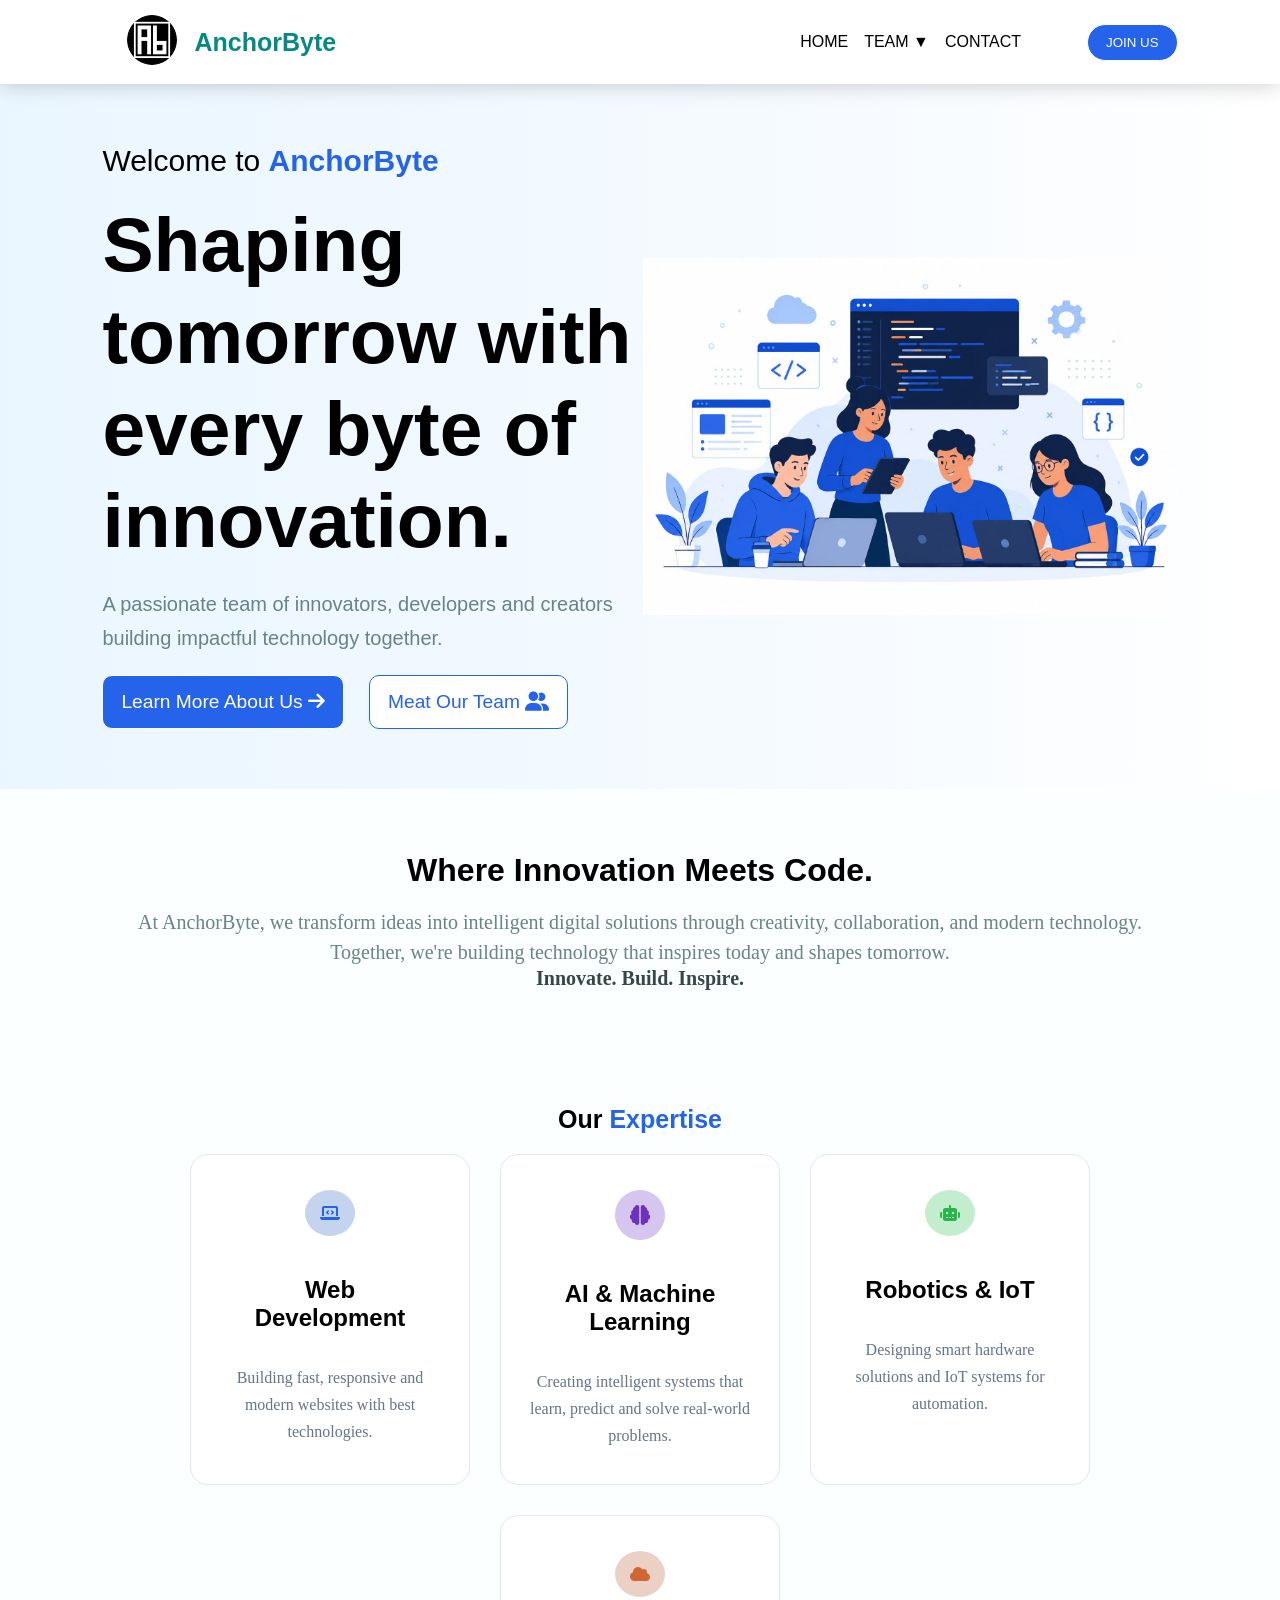
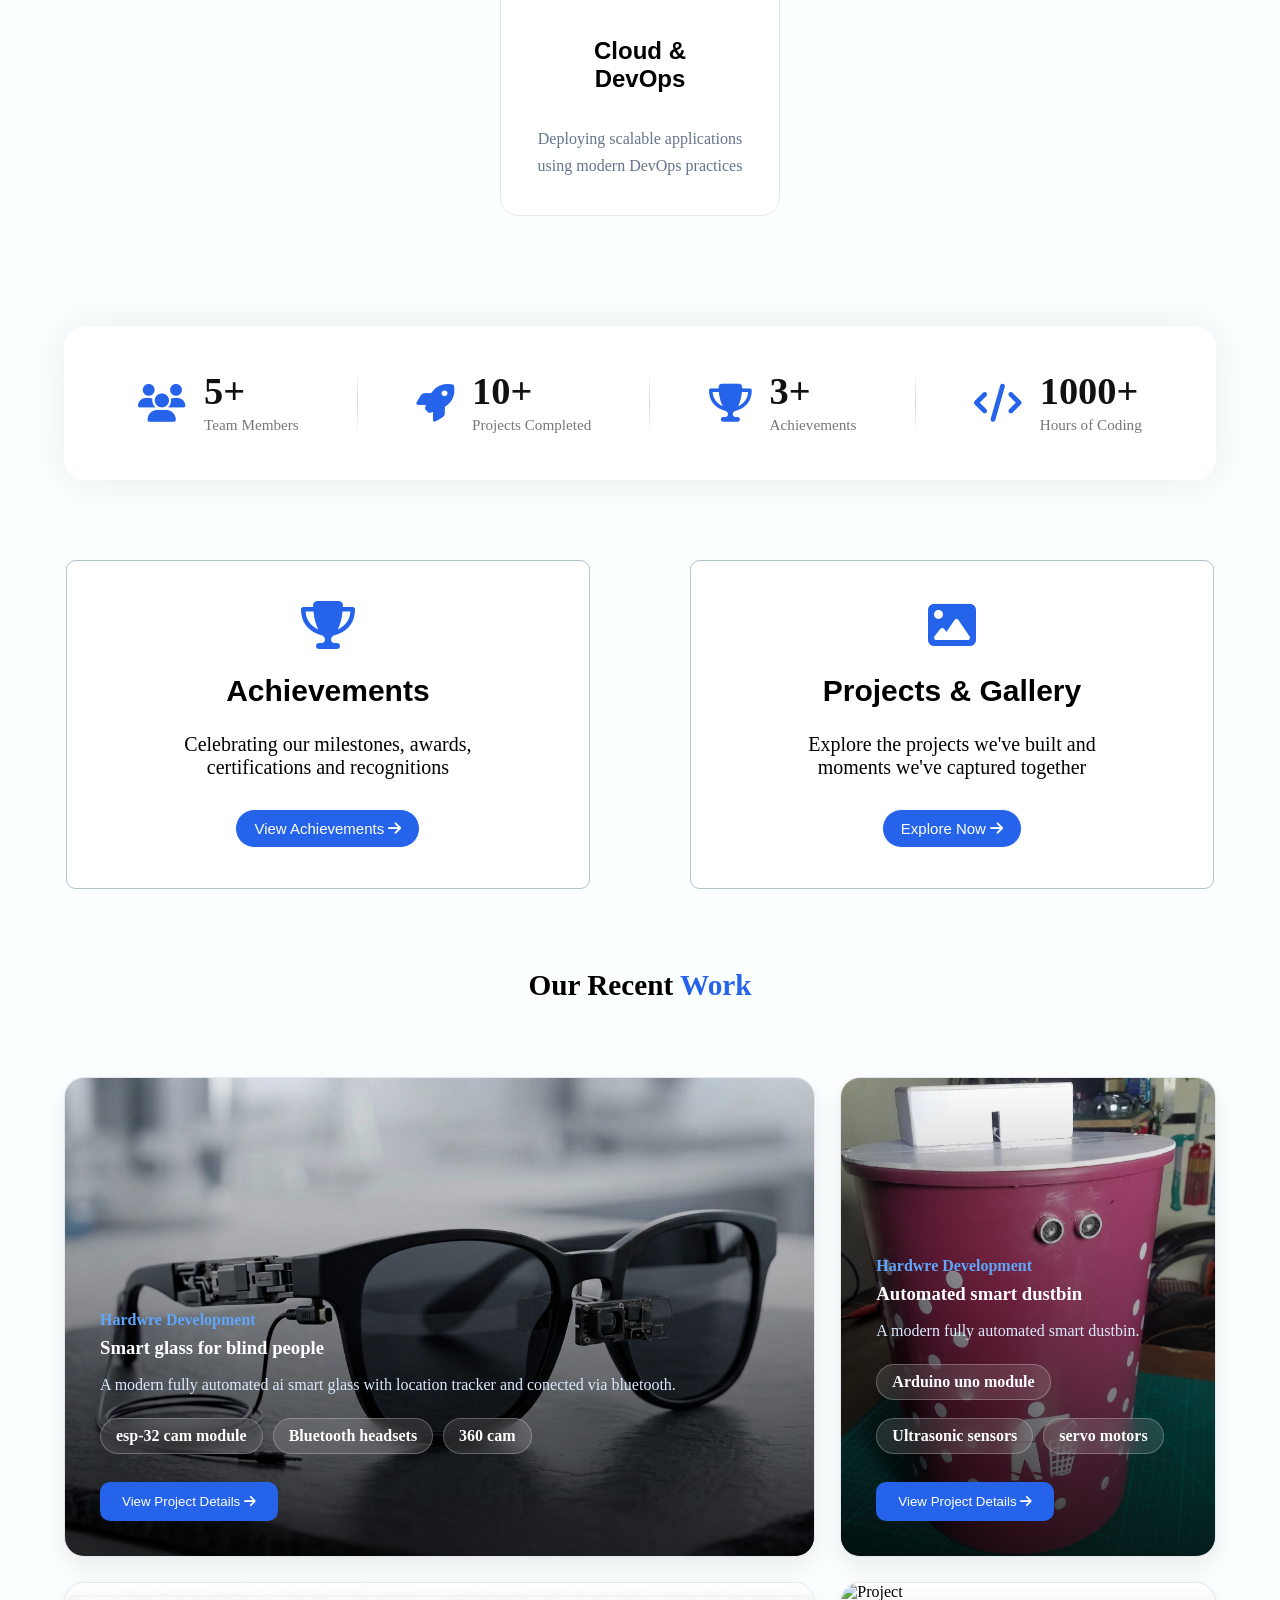
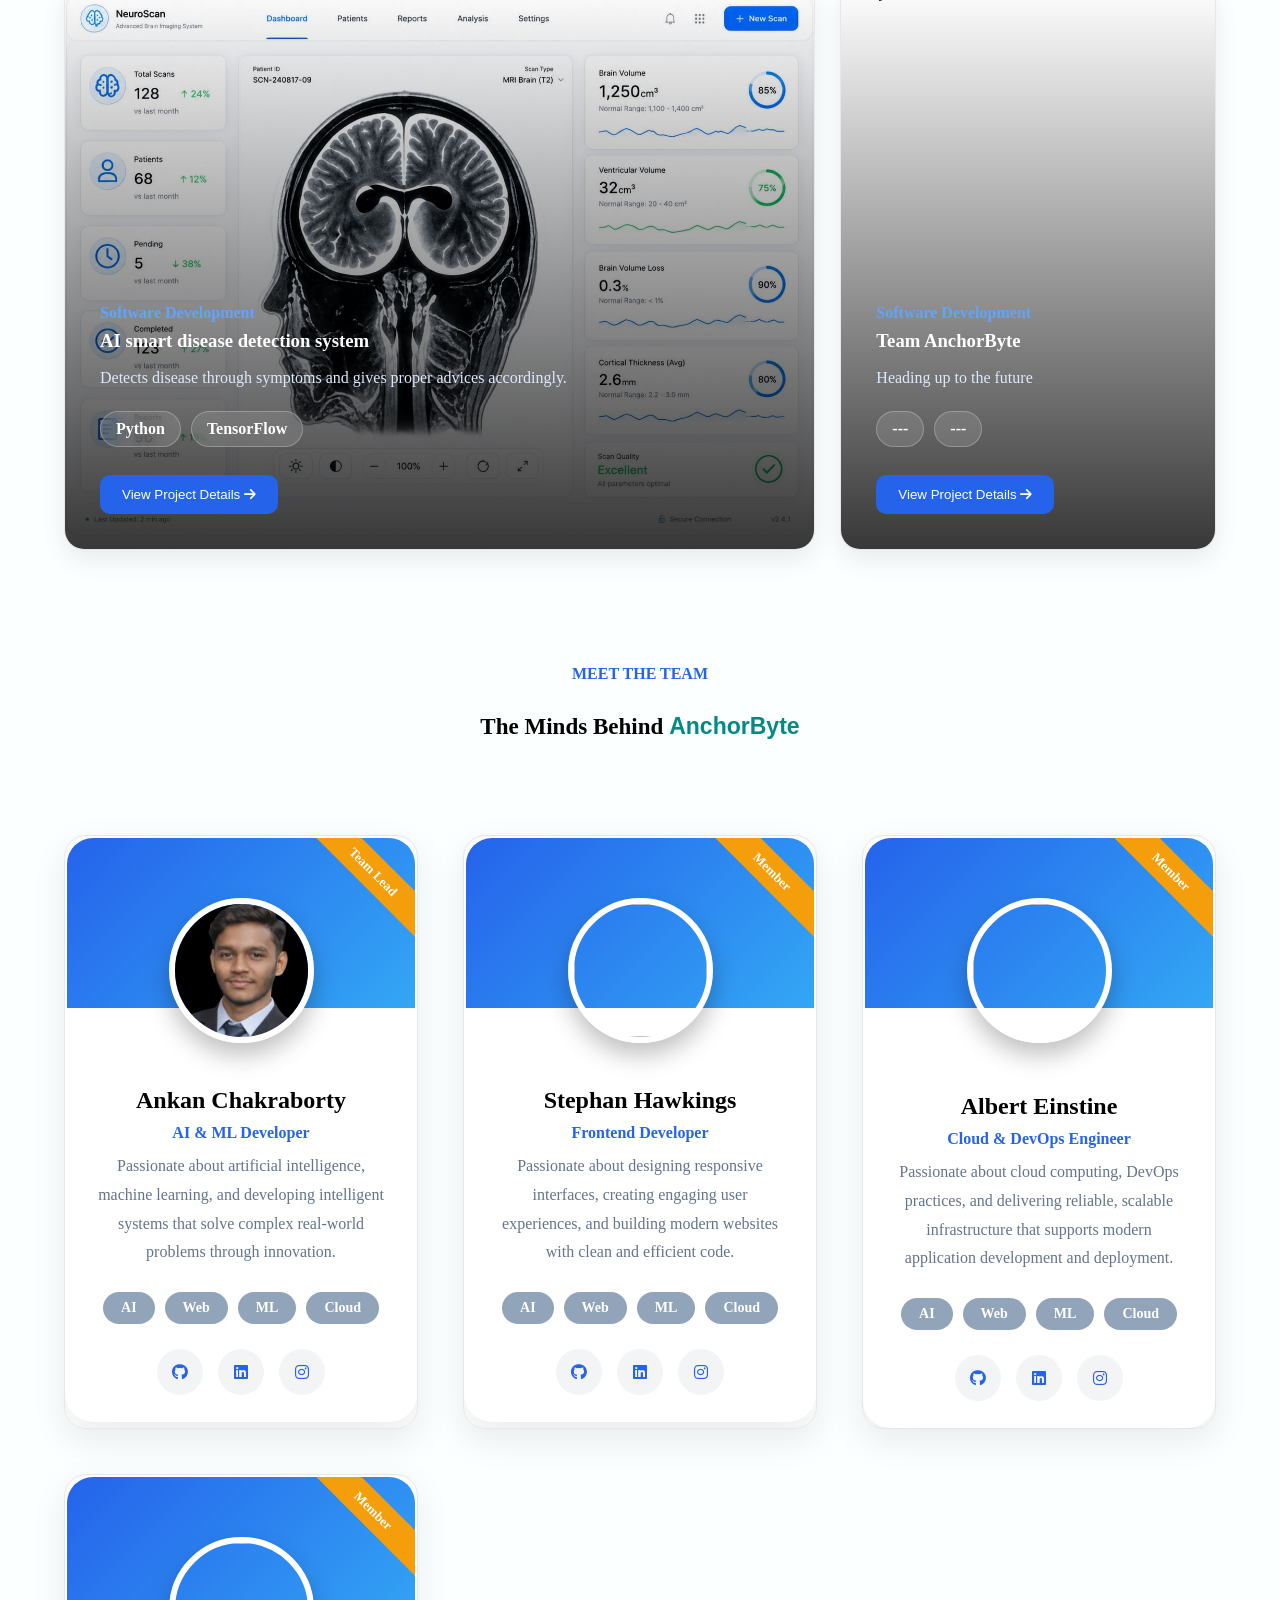
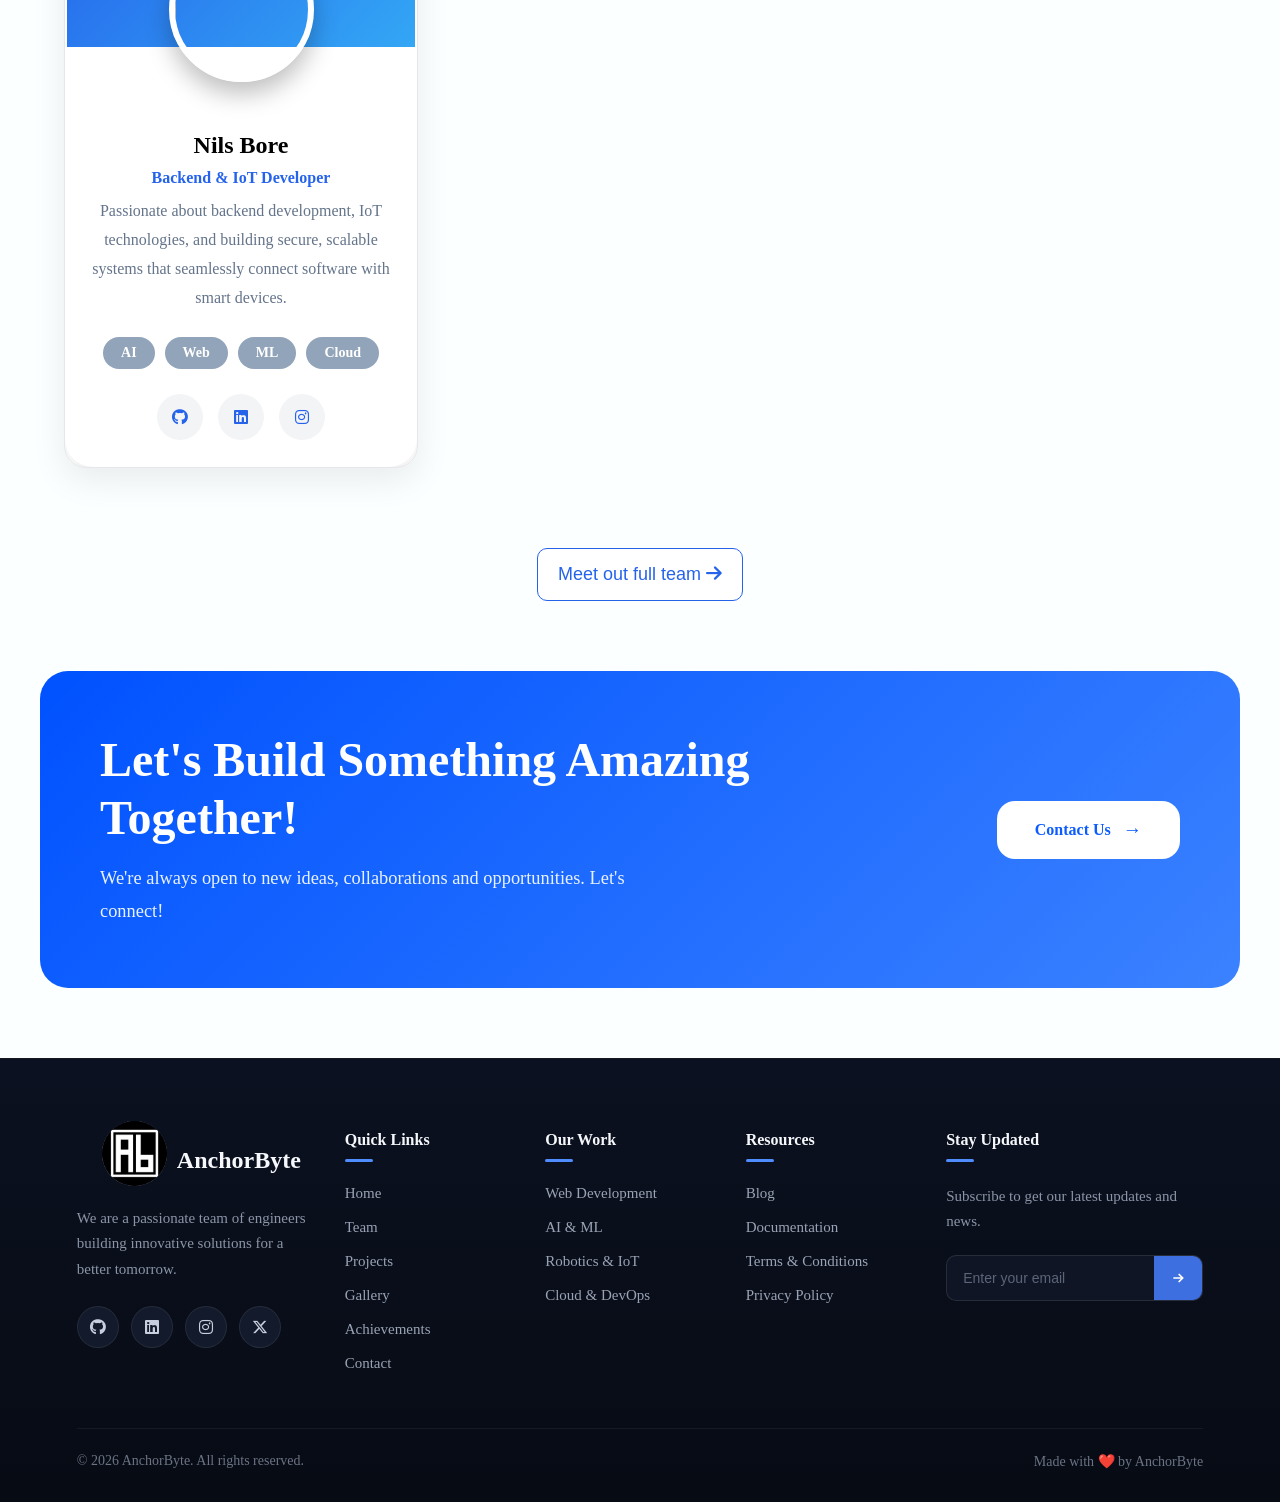
==== index.html @ 92ad198c "Footer section changed and new features added" ====
<!DOCTYPE html>
<html lang="en">

<head>
    <meta charset="UTF-8">
    <meta name="viewport" content="width=device-width, initial-scale=1.0">
    <title>Project-1(Home-page)</title>
    <link rel="stylesheet" href="index.css">
    <link rel="preconnect" href="https://fonts.googleapis.com">
    <link href="https://fonts.googleapis.com/css2?family=Poppins:wght@300;400;500;600;700&display=swap"
        rel="stylesheet">

    <link rel="stylesheet" href="https://cdnjs.cloudflare.com/ajax/libs/font-awesome/6.6.0/css/all.min.css">
    <link rel="stylesheet" href="https://cdnjs.cloudflare.com/ajax/libs/font-awesome/6.7.2/css/all.min.css">
</head>

<body>



    <header>

        <!-- Navbar -->

        <nav class="  navbar">
            <div class="brand">
                <a href="#">
                    <img src="AnchorByte_logo.png" alt="Logo" class="logo">
                </a>
                <h2>AnchorByte</h2>
            </div>


            <ul class="nav-links">
                <li><a href="#">HOME</a></li>
                <li class="dropdown">
                    <a href="#">TEAM ▼</a>
                    <ul class="dropdown-menu">
                        <li><a href="http://127.0.0.1:3000/about-us_page/about-us.html?vscode-livepreview=true">ABOUT
                                US</a></li>
                        <li><a href="#">PROJECTS</a></li>
                        <li><a href="#">ACHIEVEMENTS</a></li>
                        <li><a href="#">GALLERY</a></li>

                    </ul>
                </li>
                <li><a href="#">CONTACT</a></li>

                <li><a href="#"><button class="join-btn" onclick="alert('Currently unavailavle !')">JOIN US</button></a>
                </li>
            </ul>


            <div class="hamburger">

                <span></span>
                <span></span>
                <span></span>
            </div>

        </nav>


        <!-- Hero section -->

        <section class="hero">

            <div class="intro">
                <h3>Welcome to <strong>AnchorByte</strong> </h3>
                <h1>Shaping tomorrow with every byte of innovation.</h1>
                <p>
                    A passionate team of innovators, developers and creators
                    building impactful technology together.
                </p>

                <div class="dpbtns">
                    <button class="learn-more">Learn More About Us <i class="fa-solid fa-arrow-right"></i></button>
                    <button class="our-team">Meat Our Team <i class="fas fa-user-group"></i></button>
                </div>

            </div>
            <div class="bgimg">
                <img src="illustrated_img.jpeg" alt="">
            </div>

        </section>
    </header>

    <!-- Middle section -->
    <div class="abt-top">
        <h2>Where Innovation Meets Code.</h2>
        <p>At AnchorByte, we transform ideas into intelligent digital solutions through creativity, collaboration, and
            modern technology. </p>

        <p>Together, we're building technology that inspires today and shapes tomorrow.</p>

        <strong> Innovate. Build. Inspire.</strong>


    </div>

    <div class="expertise">

        <h2>Our <span>Expertise</span></h2>

        <div class="expertise-tiles">
            <div class="expertise-tile1">
                <i class="fas fa-laptop-code"
                    style="color: #2563eb; background:#c5d4ee; border-radius: 50%; padding: 15px;"></i>
                <h2>Web Development</h2>
                <p>Building fast, responsive and modern websites with best technologies.</p>
            </div>
            <div class="expertise-tile2">
                <i class="fa-solid fa-brain"
                    style="font-size: 20px; color: #6d31bb; background: #d6c5ee; border-radius: 50%; padding: 15px;"></i>
                <h2>AI & Machine Learning</h2>
                <p>Creating intelligent systems that learn, predict and solve real-world problems.</p>

            </div>
            <div class="expertise-tile3">
                <i class="fas fa-robot"
                    style="color: #29b44c; background: #c3eece; border-radius: 50%; padding: 15px;"></i>
                <h2>Robotics & IoT</h2>
                <p>Designing smart hardware solutions and IoT systems for automation.</p>
            </div>
            <div class="expertise-tile4">
                <i class="fa-solid fa-cloud"
                    style="color: #d16635; background:#ebd1c5 ; border-radius: 50%; padding: 15px;"></i>
                <h2>Cloud & DevOps</h2>
                <p>Deploying scalable applications using modern DevOps practices</p>
            </div>
        </div>

    </div>


    <!-- Stats Section -->
    <section class="stats">
        <div class="stat">
            <i class="fa-solid fa-users"></i>
            <div class="text">
                <h2>5+</h2>
                <p>Team Members</p>
            </div>
        </div>

        <div class="divider"></div>

        <div class="stat">
            <i class="fa-solid fa-rocket"></i>
            <div class="text">
                <h2>10+</h2>
                <p>Projects Completed</p>
            </div>
        </div>

        <div class="divider"></div>

        <div class="stat">
            <i class="fa-solid fa-trophy trophy"></i>
            <div class="text">
                <h2>3+</h2>
                <p>Achievements</p>
            </div>
        </div>

        <div class="divider"></div>

        <div class="stat">
            <i class="fa-solid fa-code"></i>
            <div class="text">
                <h2>1000+</h2>
                <p>Hours of Coding</p>
            </div>
        </div>
    </section>

    <!-- Tiles -->

    <div class="tiles">
        <div class="tile-1">
            <div class="tile-block-1">
                <i class="fa-solid fa-trophy" style="font-size: 48px; color: #2563eb; padding: 15px;"></i>
            </div>
            <div class="achievements">
                <h2>Achievements</h2>
                <p>Celebrating our milestones, awards, <br>certifications and recognitions</p>
                <button>View Achievements <i class="fa-solid fa-arrow-right"></i></button>
            </div>
        </div>
        <div class="tile-2">
            <div class="tile-block-2">
                <i class="fa-solid fa-image" style="font-size: 48px; color: #2563eb; padding: 15px;"></i>
            </div>
            <div class="gallery">
                <h2>Projects & Gallery</h2>
                <p>Explore the projects we've built and <br>moments we've captured together</p>
                <button>Explore Now <i class="fa-solid fa-arrow-right"></i></button>
            </div>
        </div>
    </div>




    <!-- Featured works -->

    <div class="recentwork-title">
        <h3>Our Recent <span>Work</span></h3>
    </div>

    <div class="feature-tiles">

        <div class="feature-card large">
            <img src="image_d2a0f645.png" alt="Project">
            <div class="overlay">
                <span>Hardwre Development</span>
                <h3>Smart glass for blind people</h3>
                <p>A modern fully automated ai smart glass with location tracker and conected via bluetooth.</p>

                <div class="tags">
                    <span>esp-32 cam module</span>
                    <span>Bluetooth headsets</span>
                    <span>360 cam</span>
                </div>

                <button>
                    View Project Details
                    <i class="fa-solid fa-arrow-right"></i>
                </button>
            </div>
        </div>

        <div class="feature-card large">
            <img src="smart-dustbin.jpg" alt="Project">
            <div class="overlay">
                <span>Hardwre Development</span>
                <h3>Automated smart dustbin</h3>
                <p>A modern fully automated smart dustbin.</p>

                <div class="tags">
                    <span>Arduino uno module</span>
                    <span>Ultrasonic sensors</span>
                    <span>servo motors</span>
                </div>

                <button>
                    View Project Details
                    <i class="fa-solid fa-arrow-right"></i>
                </button>
            </div>
        </div>

        <div class="feature-card large">
            <img src="AI _disease-detection-system.jpeg" alt="Project">
            <div class="overlay">
                <span>Software Development</span>
                <h3>AI smart disease detection system</h3>
                <p>Detects disease through symptoms and gives proper advices accordingly.</p>

                <div class="tags">
                    <span>Python</span>
                    <span>TensorFlow</span>
                </div>

                <button>
                    View Project Details
                    <i class="fa-solid fa-arrow-right"></i>
                </button>
            </div>
        </div>

        <div class="feature-card large">
            <img src="" alt="Project">
            <div class="overlay">
                <span>Software Development</span>
                <h3>Team AnchorByte</h3>
                <p>Heading up to the future</p>

                <div class="tags">
                    <span>---</span>
                    <span>---</span>
                </div>

                <button>
                    View Project Details
                    <i class="fa-solid fa-arrow-right"></i>
                </button>
            </div>
        </div>

    </div>


    <!-- Member section -->

    <div class="member-section">
        <h4>MEET THE TEAM</h4>
        <h2>The Minds Behind <span>AnchorByte</span></h2>

        <div class="member-tiles">
            <div class="member-tile1">



                <div class="member-card">

                    <div class="team-ribbon">
                        Team Lead
                    </div>

                    <div class="member-bg"></div>

                    <img src="ankan.jpeg" class="member-img">

                    <div class="member-content">

                        <h3>Ankan Chakraborty</h3>

                        <p class="role">
                            AI & ML Developer
                        </p>

                        <p class="member-desc">
                            Passionate about artificial intelligence, machine learning, and developing intelligent
                            systems that solve complex real-world problems through innovation.
                        </p>

                        <div class="skill-tags">
                            <span>AI</span>
                            <span>Web</span>
                            <span>ML</span>
                            <span>Cloud</span>
                        </div>

                        <div class="member-social">

                            <a href="https://github.com/devxAnkanOfcode/">
                                <i class="fab fa-github"></i>
                            </a>

                            <a href="https://www.linkedin.com/in/ankan-chakraborty-6081533aa/">
                                <i class="fab fa-linkedin"></i>
                            </a>

                            <a href="https://www.instagram.com/404_ankan.exe/">
                                <i class="fab fa-instagram"></i>
                            </a>

                        </div>

                    </div>

                </div>

            </div>
            <div class="member-tile2">
                <div class="member-card">

                    <div class="team-ribbon">
                        Member
                    </div>

                    <div class="member-bg"></div>

                    <img src=" " class="member-img">

                    <div class="member-content">

                        <h3>Stephan Hawkings</h3>

                        <p class="role">
                            Frontend Developer
                        </p>

                        <p class="member-desc">
                            Passionate about designing responsive interfaces, creating engaging user experiences, and
                            building modern websites with clean and efficient code.
                        </p>

                        <div class="skill-tags">
                            <span>AI</span>
                            <span>Web</span>
                            <span>ML</span>
                            <span>Cloud</span>
                        </div>

                        <div class="member-social">

                            <a href="#">
                                <i class="fab fa-github"></i>
                            </a>

                            <a href="#">
                                <i class="fab fa-linkedin"></i>
                            </a>

                            <a href="#">
                                <i class="fab fa-instagram"></i>
                            </a>

                        </div>

                    </div>

                </div>
            </div>
            <div class="member-tile3">
                <div class="member-card">

                    <div class="team-ribbon">
                        Member
                    </div>

                    <div class="member-bg"></div>

                    <img src="ankan.jpg" class="member-img">

                    <div class="member-content">

                        <h3>Albert Einstine</h3>

                        <p class="role">
                            Cloud & DevOps Engineer
                        </p>

                        <p class="member-desc">
                            Passionate about cloud computing, DevOps practices, and delivering reliable, scalable
                            infrastructure that supports modern application development and deployment.
                        </p>

                        <div class="skill-tags">
                            <span>AI</span>
                            <span>Web</span>
                            <span>ML</span>
                            <span>Cloud</span>
                        </div>

                        <div class="member-social">

                            <a href="#">
                                <i class="fab fa-github"></i>
                            </a>

                            <a href="#">
                                <i class="fab fa-linkedin"></i>
                            </a>

                            <a href="#">
                                <i class="fab fa-instagram"></i>
                            </a>

                        </div>

                    </div>

                </div>
            </div>
            <div class="member-tile4">
                <div class="member-card">

                    <div class="team-ribbon">
                        Member
                    </div>

                    <div class="member-bg"></div>

                    <img src="ankan.jpg" class="member-img">

                    <div class="member-content">

                        <h3>Nils Bore</h3>

                        <p class="role">
                            Backend & IoT Developer
                        </p>

                        <p class="member-desc">
                            Passionate about backend development, IoT technologies, and building secure, scalable
                            systems that seamlessly connect software with smart devices.
                        </p>

                        <div class="skill-tags">
                            <span>AI</span>
                            <span>Web</span>
                            <span>ML</span>
                            <span>Cloud</span>
                        </div>

                        <div class="member-social">

                            <a href="#">
                                <i class="fab fa-github"></i>
                            </a>

                            <a href="#">
                                <i class="fab fa-linkedin"></i>
                            </a>

                            <a href="#">
                                <i class="fab fa-instagram"></i>
                            </a>

                        </div>

                    </div>

                </div>
            </div>

        </div>


        <button class="full-team-btn">Meet out full team <i class="fa-solid fa-arrow-right"></i></button>


    </div>

    <section class="cta-section">

        <div class="cta-box">

            <div class="cta-content">
                <h2>Let's Build Something Amazing Together!</h2>

                <p>
                    We're always open to new ideas, collaborations
                    and opportunities. Let's connect!
                </p>
            </div>

            <a href="#" class="cta-btn">
                Contact Us
                <span>→</span>
            </a>

        </div>

    </section>



    <!-- FOOTER -->
    <footer class="footer">
        <div class="footer-grid">
            <div class="brand-col">
                <div class="logo"><img src="AnchorByte_logo.png" alt="AnchorByte Logo">AnchorByte</div>
                <p>We are a passionate team of engineers building innovative solutions for a better tomorrow.</p>
                  <div class="social-icons">

                    <a href="https://github.com/devxAnkanOfcode"><i class="fab fa-github"></i></a>

                    <a href="https://www.linkedin.com/in/ankan-chakraborty-6081533aa/"><i
                            class="fab fa-linkedin"></i></a>

                    <a href="#"><i class="fab fa-instagram"></i></a>

                    <a href="#"><i class="fab fa-x-twitter"></i></a>

                </div>
            </div>

            <div class="col">
                <h4>Quick Links</h4>
                <div class="underline"></div>
                <ul>
                    <li><a href="#">Home</a></li>
                    <li><a href="#">Team</a></li>
                    <li><a href="#">Projects</a></li>
                    <li><a href="#">Gallery</a></li>
                    <li><a href="#">Achievements</a></li>
                    <li><a href="#">Contact</a></li>
                </ul>
            </div>

            <div class="col">
                <h4>Our Work</h4>
                <div class="underline"></div>
                <ul>
                    <li><a href="#">Web Development</a></li>
                    <li><a href="#">AI & ML</a></li>
                    <li><a href="#">Robotics & IoT</a></li>
                    <li><a href="#">Cloud & DevOps</a></li>
                </ul>
            </div>

            <div class="col">
                <h4>Resources</h4>
                <div class="underline"></div>
                <ul>
                    <li><a href="#">Blog</a></li>
                    <li><a href="#">Documentation</a></li>
                    <li><a href="#">Terms & Conditions</a></li>
                    <li><a href="#">Privacy Policy</a></li>
                </ul>
            </div>

            <div class="col newsletter">
                <h4>Stay Updated</h4>
                <div class="underline"></div>
                <p>Subscribe to get our latest updates and news.</p>
                <div class="subscribe-box">
                    <input type="email" placeholder="Enter your email">
                    <button aria-label="Subscribe">
                        <svg width="16" height="16" viewBox="0 0 24 24" fill="none" stroke="currentColor"
                            stroke-width="2.5">
                            <path d="M5 12h14M13 6l6 6-6 6" />
                        </svg>
                    </button>
                </div>
            </div>
        </div>

        <div class="footer-bottom">
            <span>© 2026 AnchorByte. All rights reserved.</span>
            <span>Made with <span class="heart">❤️</span> by AnchorByte</span>
        </div>
    </footer>









    <!-- Footer -->
    <!-- <footer class="footer">

        <div class="footer-container"> -->

    <!-- Brand -->
    <!-- <div class="footer-brand">
                <img src="AnchorByte_logo.png" alt="AnchorByte Logo">
                <h2>AnchorByte</h2>

                <p>
                    Building innovative solutions through technology,
                    teamwork and creativity.
                </p> -->
    <!-- </div> -->

    <!-- Quick Links -->
    <!-- <div class="footer-links">
                <h3>Quick Links</h3>

                <a href="#">Home</a>
                <a href="http://127.0.0.1:3000/about-us_page/about-us.html?vscode-livepreview=true">About Us</a>
                <a href="#">Projects</a>
                <a href="#">Gallery</a>
                <a href="#">Contact</a>
            </div> -->

    <!-- Connect -->
    <!-- <div class="footer-social">
                <h3>Connect</h3>

                <div class="social-icons">

                    <a href="https://github.com/devxAnkanOfcode"><i class="fab fa-github"></i></a>

                    <a href="https://www.linkedin.com/in/ankan-chakraborty-6081533aa/"><i
                            class="fab fa-linkedin"></i></a>

                    <a href="#"><i class="fab fa-instagram"></i></a>

                    <a href="#"><i class="fab fa-x-twitter"></i></a>

                </div>
            </div>

        </div>

        <hr>

        <div class="copyright">
            © 2026 AnchorByte. All Rights Reserved.
            <br>
            Designed & Developed by <strong>AnchorByte Team</strong> ❤️
        </div>

    </footer> -->



</body>

</html>
---- index.css ----
* {
    margin: 0;
    padding: 0;
    box-sizing: border-box;

}

body {
    overflow-x: hidden;
    margin: 0;
    padding: 0;
    box-sizing: border-box;
    background: #fbffff;


    /* background: linear-gradient(135deg, #0F172A, #1E293B); */
    body::before {
        content: "";
        position: fixed;
        inset: 0;
        background-image: radial-gradient(#9ec5fe 1.2px, transparent 1.2px);
        background-size: 35px 35px;
        opacity: .18;
        z-index: -2;

    }
}

h1 {
    margin: 0;
}

/* Navbar */
.navbar {
    background: #FFFFFF;
    padding: 10px 8%;
    position: sticky;
    top: 0;
    display: flex;
    justify-content: space-between;
    align-items: center;
    box-shadow: 0 1px 20px rgba(0, 0, 0, 0.2);
    z-index: 1000;
}

.logo {
    height: 50px;
    margin: 5px;
    margin-left: 25px;
    border-radius: 50%;
}


.brand {
    display: flex;
    align-items: center;
    gap: 12px;
}

.brand h2 {
    font-family: 'Franklin Gothic Medium', 'Arial Narrow', Arial, sans-serif;
    color: rgb(5, 138, 131);
    font-size: 25px;

}


.nav-links {
    display: flex;
    gap: 1rem;
    align-items: center;
    list-style: none;
    font-family: Verdana, Geneva, Tahoma, sans-serif;
}


.nav-links li a {
    text-decoration: none;
    color: black;
    font-weight: 300;
    transition: .3s;
}

.nav-links a:hover {
    color: #2563eb;
}

/* Dropdown */
.dropdown {
    position: relative;
}

.dropdown-menu {
    position: absolute;
    top: 100%;
    left: 0%;
    background: white;
    list-style: none;
    display: none;
    box-shadow: 0 5px 15px rgba(0, 0, 0, 0.50);
    border-radius: 10px;
    overflow: hidden;
}

.dropdown-menu li a {
    display: block;
    padding: 15px;
    color: black;
    text-decoration: none;
}

.dropdown-menu li a:hover {
    background: #1f9aaf;
    color: white;
}

.dropdown:hover .dropdown-menu {
    display: block;
}

.join-btn {
    border: none;
    background: #2563eb;
    color: white;
    padding: 10px 18px;
    margin-left: 50px;
    border-radius: 50px;
    cursor: pointer;
    text-decoration: none;
    border: solid;
    border-width: 1px;
    transition: 0.3s;
}

.join-btn:hover {
    background: white;
    color: #000;
    transform: translateY(-2px);
}

/* Hamburger */
.hamburger {
    display: none;
    flex-direction: column;
    gap: 5px;
    cursor: pointer;
}

.hamburger span {
    width: 20px;
    height: 3px;
    background: #000;
    transition: 0.3s;

}


/* Hero */
.hero {
    display: flex;
    justify-content: space-between;
    align-items: center;
    padding: 60px 8%;
    gap: 5px;
    margin-bottom: 30px;
    background: linear-gradient(to left,
            #ffffff 0%,
            #f5faff 40%,
            #eaf6ff 100%);

}

.intro {
    flex: 1;
    font-family: sans-serif;
}

.intro h3 {
    /* font-size: clamp(1rem, 3vw, 3rem); */
    font-size: 30px;
    margin-bottom: 20px;
    font-weight: 500;
}

.intro h3 strong {
    color: #2563eb;
    font-weight: 700;
}

.intro h1 {
    font-size: clamp(2rem, 6vw, 5rem);
    font-weight: 700;
    line-height: 1.2;
    margin-bottom: 20px;
}

.intro p {
    font-size: 20px;
    line-height: 1.7;
    color: #6a8385;
    margin-bottom: 20px;
}

.bgimg {
    flex: 1;
    display: flex;
    justify-content: center;
}

.bgimg img {
    max-width: 800px;
    width: 100%;
    height: auto;
}

/* Dpbtns */

.dpbtns {
    display: flex;
    gap: 25px;
    align-items: center;
}

.learn-more {
    border: none;
    background: #2563eb;
    color: #FFFFFF;
    padding: 15px 18px;
    border-radius: 10px;
    cursor: pointer;
    text-decoration: none;
    border: solid;
    border-width: 1px;
    font-size: clamp(1rem, 1.5vw, 1.5rem);
    font-family: Verdana, Geneva, Tahoma, sans-serif;
    transition: 0.3s;
}

.learn-more:hover {
    background: #FFFFFF;
    color: #000
}

.our-team {
    border: none;
    background: #FFFFFF;
    color: #2563eb;
    padding: 15px 18px;
    border-radius: 10px;
    cursor: pointer;
    text-decoration: none;
    border: solid;
    border-width: 1px;
    font-family: Verdana, Geneva, Tahoma, sans-serif;
    font-size: clamp(1rem, 1.5vw, 1.5rem);
    transition: 0.3s;
}

.our-team:hover {
    color: #000;

}



/* Small dispaly */

@media(max-width:768px) {

    .navbar {
        padding: 15px 20px;
    }

    .logo {
        height: 40px;
        margin-left: 5px;
    }

    .nav-links {
        display: none;
    }

    .hamburger {
        display: flex;
    }


    .hero {
        text-align: center;
        flex-direction: column;
        padding: 40px 20px;
    }

    .intro {
        order: 1;
    }

    .bgimg {
        order: 2;
        margin-top: 30px;
    }

    .bgimg img {
        width: 90%;
        max-width: 400px;
    }

    .intro h3 {
        font-size: 22px;
    }

    .intro p {
        font-size: 20px;
    }

    .dpbtns {
        justify-content: center;
    }



}



/* Middle section */
.abt-top {

    font-family: Cambria, Cochin, Georgia, Times, 'Times New Roman', serif;
    padding: 15px 8%;
    display: flex;
    flex-direction: column;
    justify-content: center;
    align-items: center;

}

.abt-top h2 {
    padding: 18px 8%;
    font-family: 'Franklin Gothic Medium', 'Arial Narrow', Arial, sans-serif;
    font-size: clamp(2rem, 2.5vw, 2.5rem);
    text-align: center;
}

.abt-top p {

    font-size: 20px;
    line-height: 1.5;
    color: #6a8385;
    margin: 0px 2vw;
    text-align: center;
}

.abt-top strong {
    font-size: 20px;
    color: #374647;
    text-align: center;
}

/* Expertise section */

.expertise {
    padding: 80px 8%;
    text-align: center;
}

.expertise h2 {
    font-family: 'Franklin Gothic Medium', 'Arial Narrow', Arial, sans-serif;
    padding: 20px;
    font-size: 25px;
}

.expertise h2 span {
    color: #2563EB;
}


.expertise-tiles {
    max-width: 1200px;
    margin: auto;
    display: flex;
    flex-wrap: wrap;
    justify-content: center;
    gap: 30px;
}

.expertise-tiles>div {
    flex: 1 1 260px;
    max-width: 280px;
    padding: 35px 25px;
    background: #fff;
    border: 1px solid #e5e7eb;
    border-radius: 18px;
    transition: .3s;
}

.expertise-tiles>div:hover {
    transform: translateY(-5px);
    box-shadow: 0 25px 60px rgba(37, 99, 235, .12);
}

.expertise-tiles h2 {
    font-family: 'Franklin Gothic Medium', 'Arial Narrow', Arial, sans-serif;
    margin: 20px 0 12px;
    font-size: 24px;
}

.expertise-tiles p {
    color: #64748b;
    line-height: 1.7;
}

@media(max-width:768px) {

    .expertise {
        padding: 50px 20px;
    }

    .expertise-tiles {
        gap: 20px;
    }

    .expertise-tiles>div {
        max-width: 100%;
    }
}

/* stats section */

.stats {
    width: 90%;
    max-width: 1250px;
    margin: 30px auto;
    padding: 30px 15px;

    display: flex;
    justify-content: space-evenly;
    align-items: center;
    flex-wrap: wrap;

    background: rgba(255, 255, 255, .85);
    backdrop-filter: blur(18px);

    border-radius: 22px;
    border: 1px solid rgba(255, 255, 255, .6);

    box-shadow:
        0 1px 45px rgba(0, 0, 0, .08),
        inset 0 1px 0 rgba(255, 255, 255, .8);

    transition: .4s;
}

.stats:hover {
    transform: translateY(-6px);
    box-shadow: 0 25px 60px rgba(37, 99, 235, .12);
}

.stat {
    display: flex;
    align-items: center;
    gap: 18px;
    padding: 15px 30px;
    transition: .35s;
}

.stat:hover {
    transform: translateY(-8px) scale(1.04);
}

.stat i {
    font-size: 38px;
    color: #2563eb;
    transition: .35s;
}

.trophy {
    color: #f59e0b;
}

.stat:hover i {
    transform: rotate(-10deg) scale(1.15);
}

.stat h2 {
    font-size: 2.4rem;
    font-weight: 700;
    color: #111;
    margin: 0;
    line-height: 1;
}

.stat p {
    margin-top: 6px;
    color: #777;
    font-size: .95rem;
}

.divider {
    width: 1px;
    height: 65px;
    background: linear-gradient(to bottom, transparent, #d6d6d6, transparent);
}

/* Tablet */
@media(max-width:900px) {

    .stats {
        gap: 20px;
    }

    .divider {
        display: none;
    }

    .stat {
        width: 45%;
        justify-content: center;
    }

}

/* Mobile */

@media(max-width:600px) {

    .stats {
        padding: 20px;
    }

    .stat {
        width: 100%;
        justify-content: flex-start;
        border-bottom: 1px solid #eee;
    }

    .stat:last-child {
        border: none;
    }

    .stat h2 {
        font-size: 2rem;
    }

    .stat i {
        font-size: 32px;
    }

}


/* Tiles */

.tiles {
    width: 100%;
    height: auto;
    display: flex;
    flex-direction: row;
    flex-wrap: wrap;
    /* gap: 10px; */
    justify-content: center;

}

.tile-1,
.tile-2 {
    /* display: flex;
    flex-direction: column; */
    margin: clamp(20px, 5vw, 50px);
    padding: 25px 8%;
    height: auto;
    border: solid;
    border-width: 1px;
    border-radius: 10px;
    border-color: rgb(176, 196, 202);
    background-color: white;
    text-align: center;
    align-items: center;

    transition: 0.3s;


}

.tile-1:hover,
.tile-2:hover {
    transform: translateY(-3px);
    box-shadow: 0 25px 60px rgba(37, 99, 235, .12);
}

.achievements h2,
.gallery h2 {
    font-family: 'Franklin Gothic Medium', 'Arial Narrow', Arial, sans-serif;
    font-size: 30px;
    padding: 10px;
}

.achievements p,
.gallery p {
    font-size: 20px;
    padding: 15px;
}

.achievements button {
    font-size: 15px;
    border: none;
    background: #2563eb;
    color: white;
    padding: 10px 18px;
    margin: 15px;
    border-radius: 50px;
    cursor: pointer;
    text-decoration: none;
    border: solid;
    border-width: 1px;
    transition: 0.3s;
}

.gallery button {
    font-size: 15px;
    border: none;
    background: #2563eb;
    color: white;
    padding: 10px 18px;
    margin: 15px;
    border-radius: 50px;
    cursor: pointer;
    text-decoration: none;
    border: solid;
    border-width: 1px;
    transition: 0.3s;
}

.achievements button:hover,
.gallery button:hover {
    transform: scale(1.1);
}



/* Featured works */

.recentwork-title {
    padding: 15px 5%;
    margin: 15px auto;
    margin-top: 50px auto;
    text-align: center;
    align-items: center;
    font-size: 25px;
}

.recentwork-title span {
    color: #2563eb;
}

.feature-tiles {
    width: 90%;
    max-width: 1300px;
    margin: 60px auto;
    margin-bottom: 100px;
    display: grid;
    grid-template-columns: 2fr 1fr;
    gap: 25px;
}

.feature-card {
    background: #fff;
    border-radius: 20px;
    overflow: hidden;
    border: 1px solid #e5e7eb;
    transition: .35s ease;
    box-shadow: 0 10px 25px rgba(2, 2, 2, 0.08);
}

.feature-card:hover {
    transform: translateY(-8px);
    box-shadow: 0 20px 45px rgba(37, 99, 235, .18);
}

.large {
    position: relative;
    min-height: 480px;
}

.large img {
    width: 100%;
    height: 100%;
    object-fit: cover;
    transition: .5s;
}

.large:hover img {
    transform: scale(1.05);
}

.overlay {
    position: absolute;
    inset: 0;

    display: flex;
    flex-direction: column;
    justify-content: flex-end;

    padding: 35px;
    color: white;

    background: linear-gradient(transparent,
            rgba(0, 0, 0, .78));
}

.overlay span {
    color: #60a5fa;
    font-weight: 600;
    margin-bottom: 8px;
}

.overlay h3 {
    font-size: clamp(2rem 3vw+1 3rem);
    margin-bottom: 12px;
}

.overlay p {
    color: #dbeafe;
    line-height: 1.7;
}

.tags {
    display: flex;
    gap: 10px;
    flex-wrap: wrap;
    margin: 20px 0;
}

.tags span {
    padding: 8px 15px;
    background: rgba(255, 255, 255, .12);
    border: 1px solid rgba(255, 255, 255, .25);
    border-radius: 50px;
    backdrop-filter: blur(10px);
    color: white;
}

.overlay button {
    width: max-content;
    padding: 12px 22px;
    border: none;
    border-radius: 10px;
    background: #2563eb;
    color: white;
    cursor: pointer;
    transition: .3s;
}

.overlay button:hover {
    background: white;
    color: #2563eb;
}

.small {
    padding: 35px;
    display: flex;
    flex-direction: column;
    justify-content: center;
    gap: 15px;
}

.small h3 {
    font-size: 1.5rem;
}

.small p {
    color: #64748b;
    line-height: 1.6;
}

@media(max-width:900px) {

    .feature-tiles {
        grid-template-columns: 1fr;
    }

    .large {
        min-height: 350px;
    }

}

/* <============Member section=========>*/

.member-section {
    width: 90% auto;
    text-align: center;
}

.member-section h4 {
    padding: 15px;
    color: #2563eb;
}

.member-section h2 {
    padding: 15px;
    font-size: clamp(1rem, 1.8vw, 3rem);
}

.member-section h2 span {
    color: rgb(5, 138, 131);
    font-family: 'Franklin Gothic Medium', 'Arial Narrow', Arial, sans-serif;
}


/* MEMBER TILES */


.member-tiles {
    width: 90%;
    max-width: 1300px;
    margin: 60px auto;

    display: grid;
    grid-template-columns: repeat(auto-fit, minmax(250px, 1fr));
    gap: 30px;
}

.member-tiles>div {
    background: rgba(255, 255, 255, .95);
    border: 1px solid #e5e7eb;
    border-radius: 22px;
    overflow: hidden;
    transition: .35s ease;
    cursor: pointer;
    box-shadow: 0 12px 35px rgba(0, 0, 0, .08);
}

.member-tiles>div:hover {
    transform: translateY(-10px);
    box-shadow: 0 25px 60px rgba(37, 99, 235, .18);
}

.member-img {
    width: 100%;
    height: 280px;
    object-fit: cover;
}

.member-info {
    padding: 22px;
}

.member-info h3 {
    font-size: 22px;
    margin-bottom: 8px;
}

.member-role {
    color: #2563eb;
    font-weight: 600;
    margin-bottom: 12px;
}

.member-info p {
    color: #64748b;
    line-height: 1.7;
    margin-bottom: 20px;
}

.member-social {
    display: flex;
    gap: 12px;
}

.member-social a {
    width: 42px;
    height: 42px;
    border-radius: 50%;
    display: flex;
    justify-content: center;
    align-items: center;
    text-decoration: none;
    background: #f1f5f9;
    color: #2563eb;
    transition: .3s;
}

.member-social a:hover {
    background: #2563eb;
    color: #fff;
    transform: translateY(-4px);
}


/* MEMBER GRID */

.member-tiles {

    width: 90%;
    max-width: 1300px;
    margin: 80px auto;
    display: grid;
    grid-template-columns:
        repeat(auto-fit, minmax(280px, 1fr));
    gap: 45px;

}


/* Card */

.member-card {

    position: relative;
    background: #fff;
    border-radius: 28px;
    overflow: hidden;
    padding-top: 80px;
    text-align: center;
    transition: .45s;
    border: 2px solid transparent;
    box-shadow:
        0 15px 40px rgba(0, 0, 0, .08);

    animation: floatCard 5s ease-in-out infinite;

}


/* Blue glowing hover */

.member-card:hover {

    transform:
        translateY(-12px);
    border-color: #2563eb;
    box-shadow:

        0 0 20px rgba(37, 99, 235, .35),

        0 0 40px rgba(37, 99, 235, .18),

        0 25px 55px rgba(37, 99, 235, .18);

}


/* Animated background */

.member-bg {

    position: absolute;
    top: 0;
    left: 0;
    width: 100%;
    height: 170px;
    background: linear-gradient(135deg,
            #2563eb,
            #38bdf8,
            #14b8a6,
            #2563eb);

    background-size: 400% 400%;
    animation: gradientBG 8s ease infinite;

}


/* Circular image */

.member-img {

    width: 145px;
    height: 145px;
    object-fit: cover;
    border-radius: 50%;
    border: 6px solid white;
    position: relative;
    z-index: 10;
    margin: auto;
    margin-top: -20px;
    box-shadow:
        0 12px 25px rgba(0, 0, 0, .25);

}


/* Content */

.member-content {

    padding: 25px;

}

.member-content h3 {

    font-size: 24px;
    margin-top: 15px;

}

.role {

    color: #2563eb;
    font-weight: 600;
    margin: 10px 0;

}

.member-desc {

    color: #64748b;
    line-height: 1.8;

}


/* Skill badges */

.skill-tags {

    display: flex;
    justify-content: center;
    flex-wrap: wrap;
    gap: 10px;
    margin: 25px 0;

}

.skill-tags span {

    background: #92a4b9;
    color: white;
    padding: 8px 18px;
    border-radius: 50px;
    font-size: 14px;
    font-weight: 600;
    transition: .3s;

}




/* Ribbon */

.team-ribbon {

    position: absolute;
    top: 18px;
    right: -38px;
    width: 160px;
    text-align: center;
    background: #f59e0b;
    color: white;
    padding: 8px;
    transform: rotate(45deg);
    font-size: 13px;
    font-weight: 600;
    z-index: 100;

}


/* Social */

.member-social {

    display: flex;
    justify-content: center;
    gap: 15px;
    margin-top: 25px;

}

.member-social a {

    width: 46px;
    height: 46px;
    border-radius: 50%;
    display: flex;
    justify-content: center;
    align-items: center;
    background: #f3f4f6;
    color: #2563eb;
    transition: .3s;
    text-decoration: none;

}

.member-social a:hover {

    background: #2563eb;
    color: white;

    transform: translateY(-6px);

}



/* Floating Animation */


@keyframes floatCard {

    0% {

        transform: translateY(0);

    }

    50% {

        transform: translateY(-10px);

    }

    100% {

        transform: translateY(0);

    }

}



/* Gradient Animation */


@keyframes gradientBG {

    0% {

        background-position: 0% 50%;

    }

    50% {

        background-position: 100% 50%;

    }

    100% {

        background-position: 0% 50%;

    }

}

.full-team-btn {
    padding: 15px 20px;
    font-size: 18px;
    border: solid;
    border-width: 1px;
    border-radius: 10px;
    background: white;
    color: #2563eb;
    transition: transform .3s ease;

}

.full-team-btn:hover {
    transform: scale(1.02);
    box-shadow: 0 25px 60px rgba(37, 99, 235, .18);
}


/* CTA SECTION  */

.cta-section {
    width: 100%;
    padding: 70px 20px;
    display: flex;
    justify-content: center;
}

.cta-box {

    width: min(1200px, 100%);

    background: linear-gradient(135deg, #0052ff, #3b82ff);

    border-radius: 28px;

    padding: clamp(25px, 5vw, 60px);

    display: flex;
    justify-content: space-between;
    align-items: center;
    gap: 40px;

    overflow: hidden;
    position: relative;
}

/* Text  */

.cta-content {
    flex: 1;
}

.cta-content h2 {

    color: #fff;

    font-size: clamp(1.8rem, 4vw, 3rem);

    font-weight: 700;

    margin-bottom: 15px;

    line-height: 1.2;
}

.cta-content p {

    color: #e9f2ff;

    font-size: clamp(.95rem, 2vw, 1.15rem);

    line-height: 1.8;

    max-width: 560px;
}

/* Button  */

.cta-btn {

    display: flex;
    align-items: center;
    justify-content: center;
    gap: 12px;

    text-decoration: none;

    background: #fff;
    color: #0d5cff;

    padding: 18px 38px;

    border-radius: 18px;

    font-weight: 600;

    font-size: 1rem;

    white-space: nowrap;

    transition: .35s;
}

.cta-btn:hover {

    transform: translateY(-4px);

    box-shadow: 0 15px 35px rgba(0, 0, 0, .18);
}

.cta-btn span {

    font-size: 1.2rem;
}

/* MOBILE  */

@media(max-width:768px) {

    .cta-box {

        flex-direction: column;

        text-align: center;

        gap: 30px;

        padding: 40px 25px;
    }

    .cta-content p {

        max-width: 100%;
    }

    .cta-btn {

        width: 100%;

        max-width: 300px;

        padding: 16px 25px;
    }

}


/* FOOTER */

* {
    box-sizing: border-box;
}

body {
    margin: 0;
    /* background: #05070d; */
    /* font-family: -apple-system, BlinkMacSystemFont, "Segoe UI", Roboto, Helvetica, Arial, sans-serif; */
}

.footer {
    background: linear-gradient(180deg, #0b1120 0%, #070b14 100%);
    padding: clamp(40px, 7vw, 72px) clamp(20px, 6vw, 80px) 32px;
    border-top: 1px solid rgba(255, 255, 255, 0.06);
    width: 100%;
    overflow-x: hidden;
}

.footer-grid {
    display: grid;
    grid-template-columns: 1.4fr 1fr 1fr 1fr 1.3fr;
    gap: clamp(24px, 3vw, 32px);
    max-width: 1400px;
    margin: 0 auto;
}

.brand-col .logo {
    display: flex;
    align-items: center;
    gap: 10px;
    font-size: 24px;
    font-weight: 700;
    color: #f5f7fa;
    margin-bottom: 20px;
}

/* .logo-mark {
    color: #4f8dff;
    font-weight: 800;
    letter-spacing: -1px;
  } */

.logo img {
    width: 65px;
    border-radius: 50%;
    margin-bottom: 15px;
}


.brand-col p {
    color: #8b95a7;
    line-height: 1.7;
    font-size: 15px;
    max-width: 300px;
    margin: 0 0 24px;
}

.social-icons {
    display: flex;
    gap: 12px;
}

.social-icons a {
    width: 42px;
    height: 42px;
    border-radius: 50%;
    background: #131a2b;
    border: 1px solid rgba(255, 255, 255, 0.08);
    display: flex;
    align-items: center;
    justify-content: center;
    color: #c7cede;
    text-decoration: none;
    transition: all 0.2s ease;
}

.social-icons a:hover {
    background: #1c2540;
    border-color: #4f8dff;
    color: #4f8dff;
    transform: translateY(-2px);
}

.col h4 {
    color: #f5f7fa;
    font-size: 16px;
    font-weight: 700;
    margin: 0 0 10px;
}

.col .underline {
    width: 28px;
    height: 3px;
    background: #4f8dff;
    border-radius: 2px;
    margin-bottom: 22px;
}

.col ul {
    list-style: none;
    padding: 0;
    margin: 0;
    display: flex;
    flex-direction: column;
    gap: 16px;
}

.col ul li a {
    color: #9aa3b5;
    text-decoration: none;
    font-size: 15px;
    transition: color 0.2s ease;
}

.col ul li a:hover {
    color: #4f8dff;
}

.newsletter p {
    color: #8b95a7;
    font-size: 15px;
    line-height: 1.7;
    margin: 0 0 20px;
}

.subscribe-box {
    display: flex;
    background: #0f1524;
    border: 1px solid rgba(255, 255, 255, 0.1);
    border-radius: 10px;
    overflow: hidden;
}

.subscribe-box input {
    flex: 1;
    background: transparent;
    border: none;
    outline: none;
    padding: 14px 16px;
    color: #f5f7fa;
    font-size: 14px;
}

.subscribe-box input::placeholder {
    color: #5b6478;
}

.subscribe-box button {
    background: #3d6fe0;
    border: none;
    width: 48px;
    display: flex;
    align-items: center;
    justify-content: center;
    color: #fff;
    cursor: pointer;
    transition: background 0.2s ease;
}

.subscribe-box button:hover {
    background: #4f8dff;
}

.footer-bottom {
    max-width: 1400px;
    margin: 56px auto 0;
    padding-top: 24px;
    border-top: 1px solid rgba(255, 255, 255, 0.06);
    display: flex;
    justify-content: space-between;
    align-items: center;
    color: #6b7385;
    font-size: 14px;
}

.footer-bottom .heart {
    color: #e0455f;
}

/* Tablets (portrait) */
@media (max-width: 900px) {
    .footer {
        padding: 56px 24px 24px;
    }

    .footer-grid {
        grid-template-columns: 1fr 1fr;
    }

    .brand-col {
        grid-column: 1 / -1;
    }

    .footer-bottom {
        flex-direction: column;
        gap: 12px;
        text-align: center;
    }
}

/* Large phones */
@media (max-width: 560px) {
    .footer {
        padding: 48px 20px 24px;
    }

    .footer-grid {
        grid-template-columns: 1fr;
        gap: 36px;
    }

    .brand-col p {
        max-width: none;
    }

    .col ul {
        gap: 14px;
    }

    .col h4 {
        font-size: 15px;
    }
}

/* Small phones */
@media (max-width: 380px) {
    .footer {
        padding: 40px 16px 20px;
    }

    .brand-col .logo {
        font-size: 21px;
    }

    .social-icons a {
        width: 38px;
        height: 38px;
    }

    .subscribe-box input {
        padding: 12px 14px;
        font-size: 13px;
    }

    .subscribe-box button {
        width: 44px;
    }

    .footer-bottom {
        font-size: 13px;
    }
}

/* Landscape phones (short viewport height) */
@media (max-height: 480px) and (orientation: landscape) {
    .footer {
        padding: 28px 32px 16px;
    }

    .footer-grid {
        gap: 24px;
    }

    .brand-col p {
        margin-bottom: 16px;
    }

    .col ul {
        gap: 10px;
    }
}

/* Large / wide screens */
@media (min-width: 1600px) {
    .footer-grid {
        max-width: 1600px;
    }
}

/* Touch devices: bigger tap targets, no hover-dependent affordances */
@media (hover: none) {
    .social-icons a {
        width: 44px;
        height: 44px;
    }

    .col ul li a {
        display: inline-block;
        padding: 2px 0;
    }
}






/* Footer */

/* .footer {
    background: #0F172A;
    color: #fff;
    padding: 60px 8% 25px;
    margin-top: 60px;
    margin-top: 100px;
}

.footer-container {
    display: flex;
    justify-content: space-between;
    gap: 60px;
    flex-wrap: wrap;
}

.footer-brand {
    flex: 1;
    min-width: 260px;
}

.footer-brand img {
    width: 65px;
    border-radius: 50%;
    margin-bottom: 15px;
}

.footer-brand h2 {
    font-size: 28px;
    margin-bottom: 15px;
    font-family: 'Franklin Gothic Medium', 'Arial Narrow', Arial, sans-serif;
}

.footer-brand p {
    color: #CBD5E1;
    line-height: 1.8;
    max-width: 320px;
}

.footer-links {
    display: flex;
    flex-direction: column;
    gap: 12px;
}

.footer-links h3,
.footer-social h3 {
    margin-bottom: 18px;
}

.footer-links a {
    color: #CBD5E1;
    text-decoration: none;
    transition: .3s;
}

.footer-links a:hover {
    color: #38BDF8;
    transform: translateX(5px);
}

.social-icons {
    display: flex;
    gap: 18px;
}

.social-icons a {
    width: 45px;
    height: 45px;
    display: flex;
    justify-content: center;
    align-items: center;
    background: #1E293B;
    border-radius: 50%;
    color: white;
    font-size: 20px;
    transition: .30s cubic-bezier(.2, .8, .2, 1)
}

.social-icons a:hover {
    /* background: #2563EB;
    transform: translateY(-6px); */
transform: translateY(-3px);
box-shadow: inset -6px -6px 12px #fff,
inset 6px 6px 12px #cfd5d5;

}

.footer hr {
    margin: 45px 0 20px;
    border: none;
    height: 1px;
    background: #334155;
}

.copyright {
    text-align: center;
    color: #94A3B8;
    line-height: 1.8;
}

/* Responsive for  small display */
@media(max-width:768px) {

    .footer-container {
        flex-direction: column;
        text-align: center;
    }

    .footer-brand p {
        margin: auto;
    }

    .social-icons {
        justify-content: center;
    }

}

*/
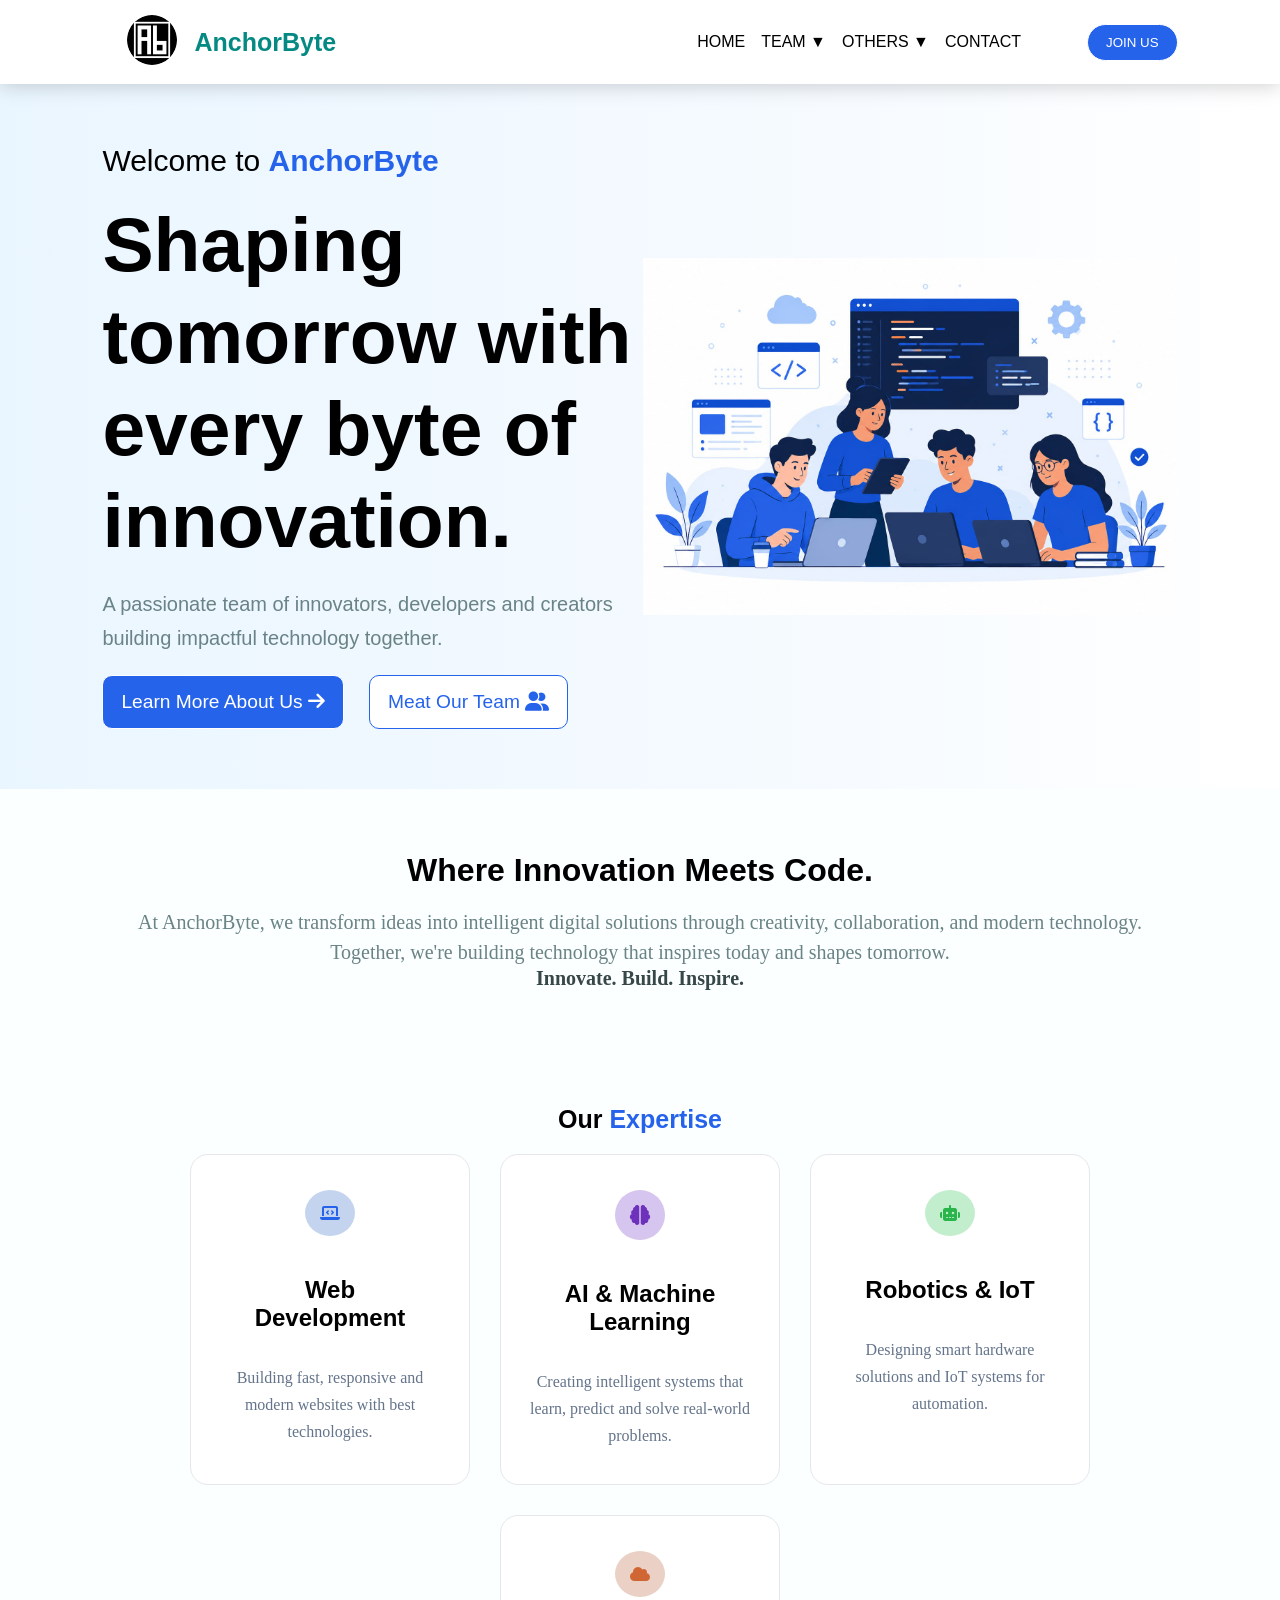
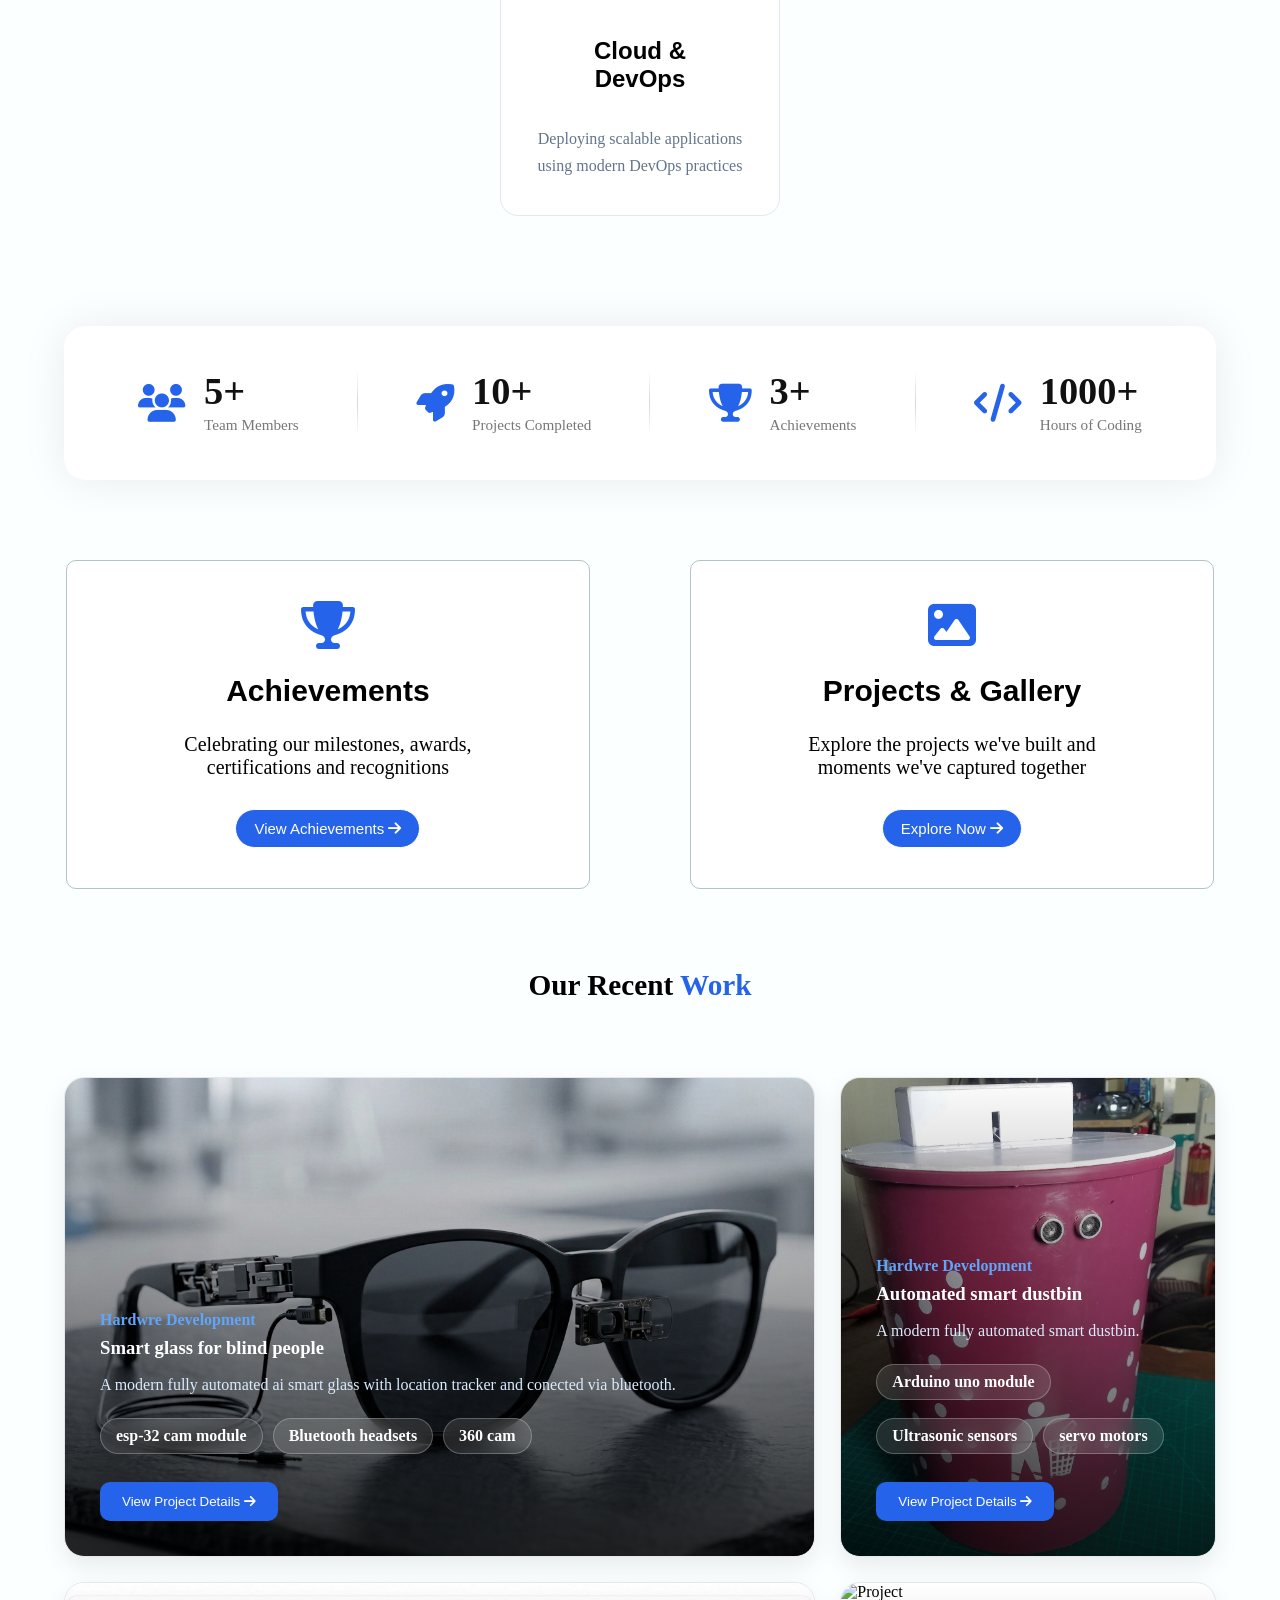
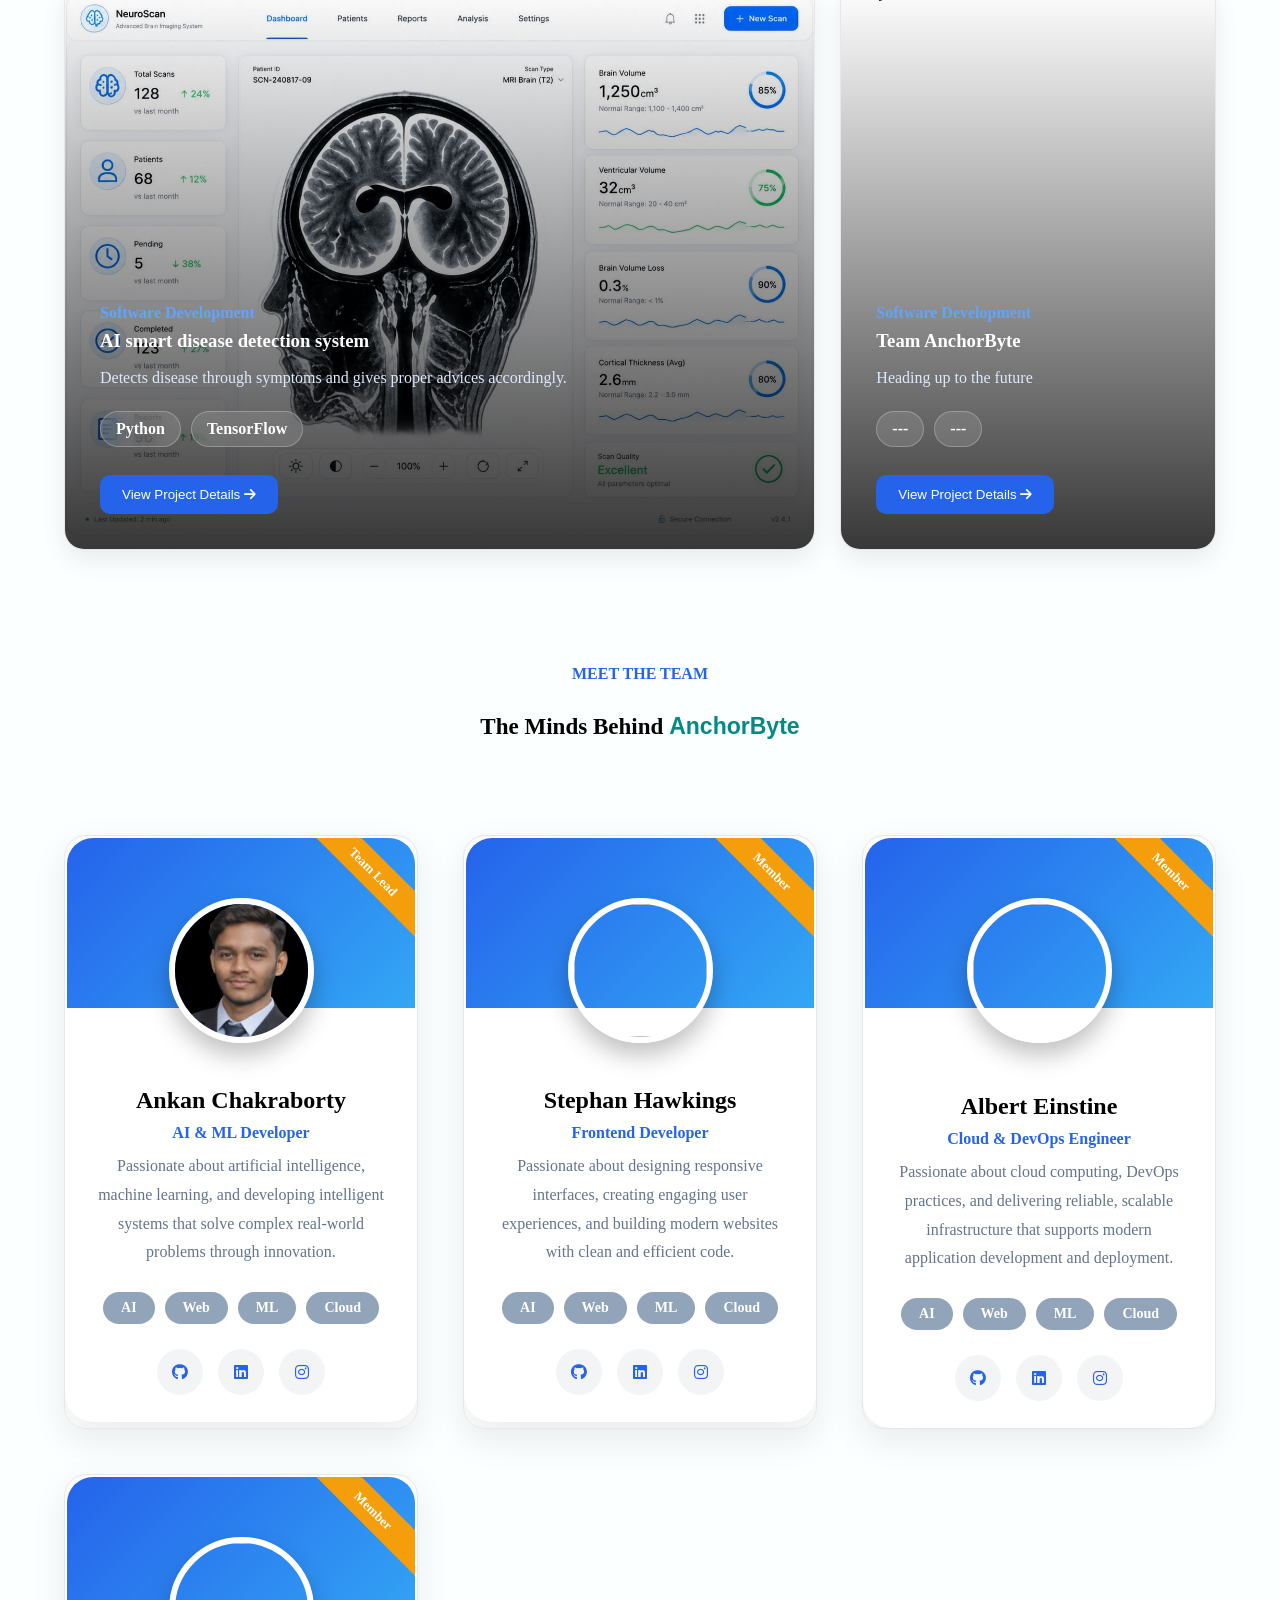
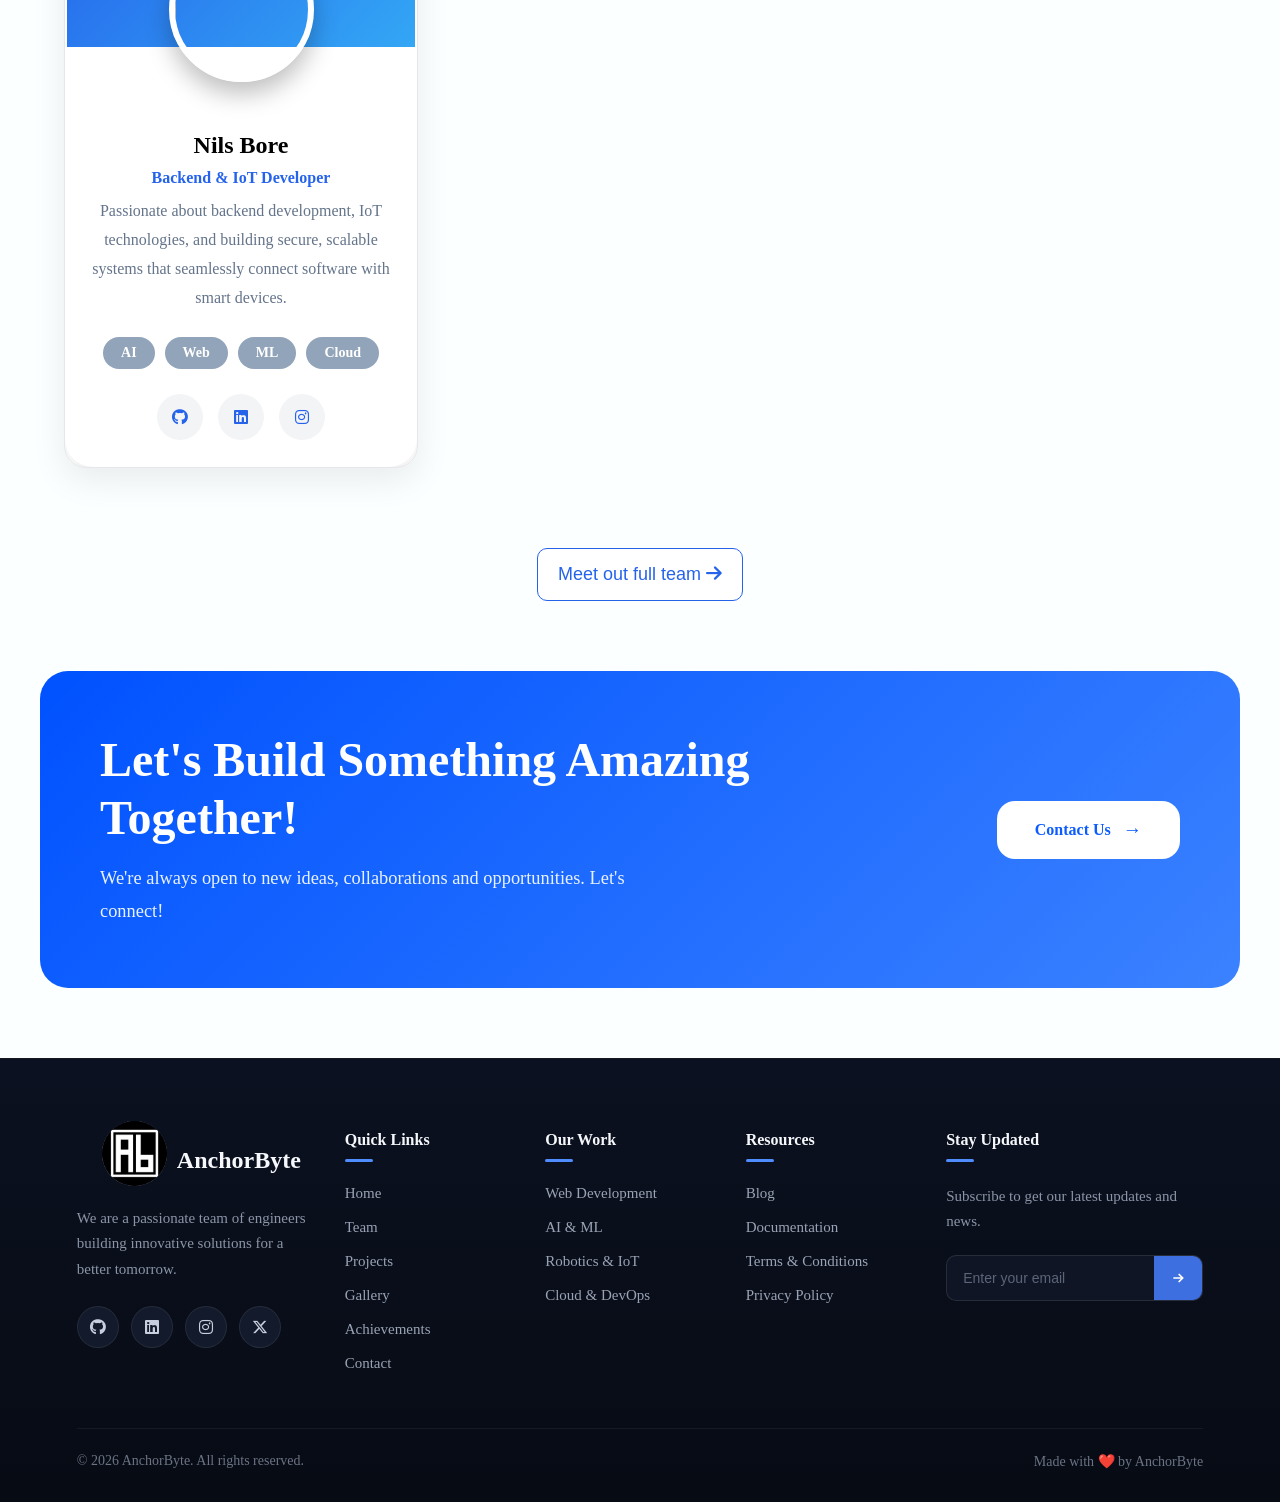
==== commit b70bf2e0: "Navbar dropdown menu updated" ====
--- a/index.html
+++ b/index.html
@@ -33,20 +33,57 @@
 
             <ul class="nav-links">
                 <li><a href="#">HOME</a></li>
+
+                <!-- TEAM -->
                 <li class="dropdown">
                     <a href="#">TEAM ▼</a>
                     <ul class="dropdown-menu">
-                        <li><a href="http://127.0.0.1:3000/about-us_page/about-us.html?vscode-livepreview=true">ABOUT
-                                US</a></li>
+                        <li><a href="#">ABOUT US</a></li>
                         <li><a href="#">PROJECTS</a></li>
                         <li><a href="#">ACHIEVEMENTS</a></li>
                         <li><a href="#">GALLERY</a></li>
-
                     </ul>
                 </li>
+
+                <!-- OTHERS -->
+                <li class="dropdown">
+                    <a href="#">OTHERS ▼</a>
+
+                    <ul class="dropdown-menu">
+
+                        <li class="dropdown">
+                            <a href="#">OUR WORK ▶</a>
+
+                            <ul class="dropdown-menu">
+                                <li><a href="#">Web Development</a></li>
+                                <li><a href="#">AI & ML</a></li>
+                                <li><a href="#">Robotics & IoT</a></li>
+                                <li><a href="#">Cloud & DevOps</a></li>
+                            </ul>
+                        </li>
+
+                        <li class="dropdown">
+                            <a href="#">RESOURCES ▶</a>
+
+                            <ul class="dropdown-menu">
+                                <li><a href="#">Blogs</a></li>
+                                <li><a href="#">Documentation</a></li>
+                                <li><a href="#">Terms & Conditions</a></li>
+                                <li><a href="#">Privacy Policy</a></li>
+                            </ul>
+                        </li>
+
+                    </ul>
+                </li>
+
                 <li><a href="#">CONTACT</a></li>
 
-                <li><a href="#"><button class="join-btn" onclick="alert('Currently unavailavle !')">JOIN US</button></a>
+                <li>
+                    <a href="#">
+                        <button class="join-btn" onclick="alert('Currently unavailable!')">
+                            JOIN US
+                        </button>
+                    </a>
                 </li>
             </ul>
 
@@ -546,7 +583,7 @@
             <div class="brand-col">
                 <div class="logo"><img src="AnchorByte_logo.png" alt="AnchorByte Logo">AnchorByte</div>
                 <p>We are a passionate team of engineers building innovative solutions for a better tomorrow.</p>
-                  <div class="social-icons">
+                <div class="social-icons">
 
                     <a href="https://github.com/devxAnkanOfcode"><i class="fab fa-github"></i></a>
 
--- a/index.css
+++ b/index.css
@@ -85,6 +85,7 @@
     color: #2563eb;
 }
 
+
 /* Dropdown */
 .dropdown {
     position: relative;
@@ -93,28 +94,50 @@
 .dropdown-menu {
     position: absolute;
     top: 100%;
-    left: 0%;
-    background: white;
+    left: 0;
+    min-width: 220px;
+    background: #fff;
     list-style: none;
+    padding: 8px 0;
+    margin: 0;
     display: none;
-    box-shadow: 0 5px 15px rgba(0, 0, 0, 0.50);
     border-radius: 10px;
-    overflow: hidden;
+    box-shadow: 0 10px 30px rgba(0, 0, 0, .15);
+    z-index: 999;
+}
+
+.dropdown-menu li {
+    position: relative;
 }
 
 .dropdown-menu li a {
     display: block;
-    padding: 15px;
-    color: black;
+    padding: 12px 18px;
+    color: #222;
     text-decoration: none;
+    white-space: nowrap;
+    transition: .3s;
 }
 
 .dropdown-menu li a:hover {
-    background: #1f9aaf;
-    color: white;
-}
-
-.dropdown:hover .dropdown-menu {
+    background: #2563eb;
+    color: #fff;
+}
+
+/* First dropdown */
+.dropdown:hover>.dropdown-menu {
+    display: block;
+}
+
+/* Nested dropdown */
+.dropdown-menu .dropdown-menu {
+    top: 0;
+    left: 100%;
+    display: none;
+}
+
+/* Show nested dropdown */
+.dropdown-menu .dropdown:hover>.dropdown-menu {
     display: block;
 }
 
@@ -1550,7 +1573,7 @@
     }
 }
 
-/* Landscape phones (short viewport height) */
+/* Landscape phones */
 @media (max-height: 480px) and (orientation: landscape) {
     .footer {
         padding: 28px 32px 16px;
@@ -1576,7 +1599,7 @@
     }
 }
 
-/* Touch devices: bigger tap targets, no hover-dependent affordances */
+/* Touch devices*/
 @media (hover: none) {
     .social-icons a {
         width: 44px;
@@ -1677,7 +1700,7 @@
 .social-icons a:hover {
     /* background: #2563EB;
     transform: translateY(-6px); */
-transform: translateY(-3px);
+/* transform: translateY(-3px);
 box-shadow: inset -6px -6px 12px #fff,
 inset 6px 6px 12px #cfd5d5;
 
@@ -1697,7 +1720,7 @@
 }
 
 /* Responsive for  small display */
-@media(max-width:768px) {
+/* @media(max-width:768px) {
 
     .footer-container {
         flex-direction: column;
@@ -1712,6 +1735,5 @@
         justify-content: center;
     }
 
-}
-
-*/+} */
+ /* */
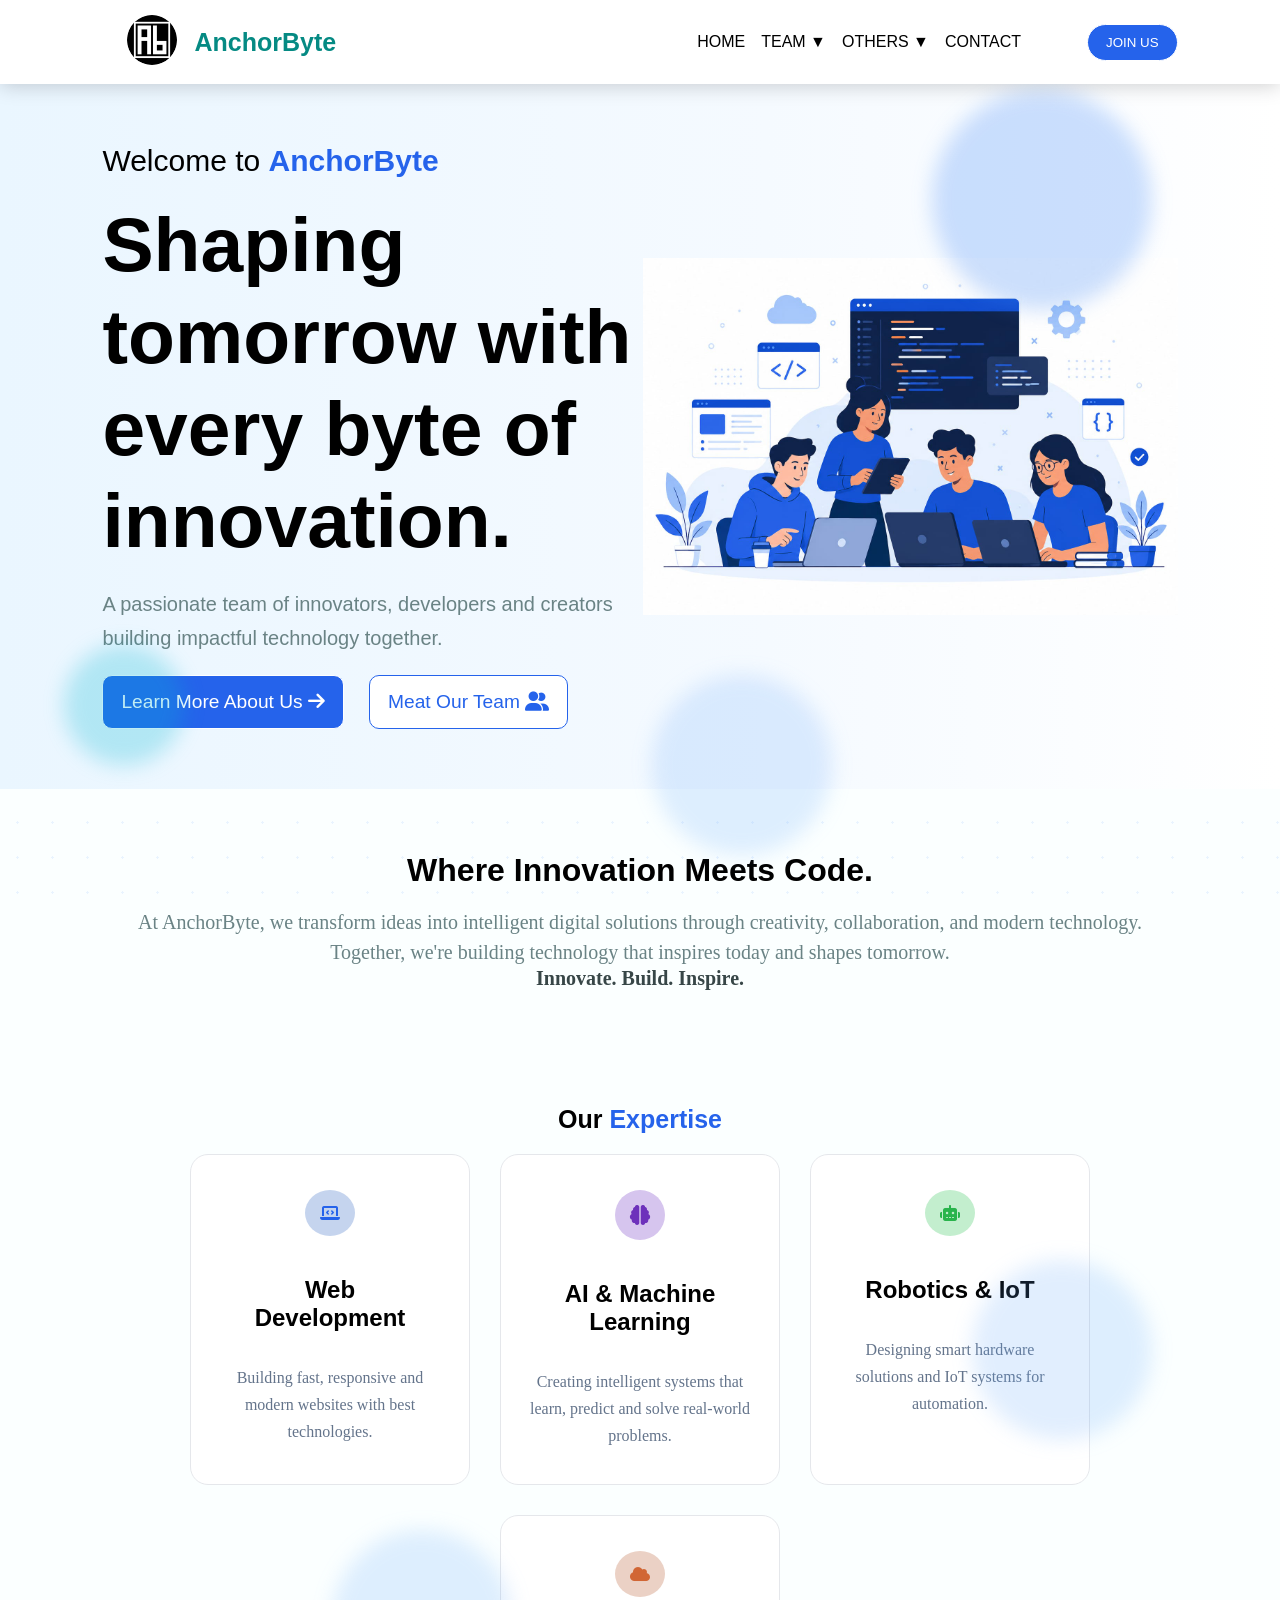
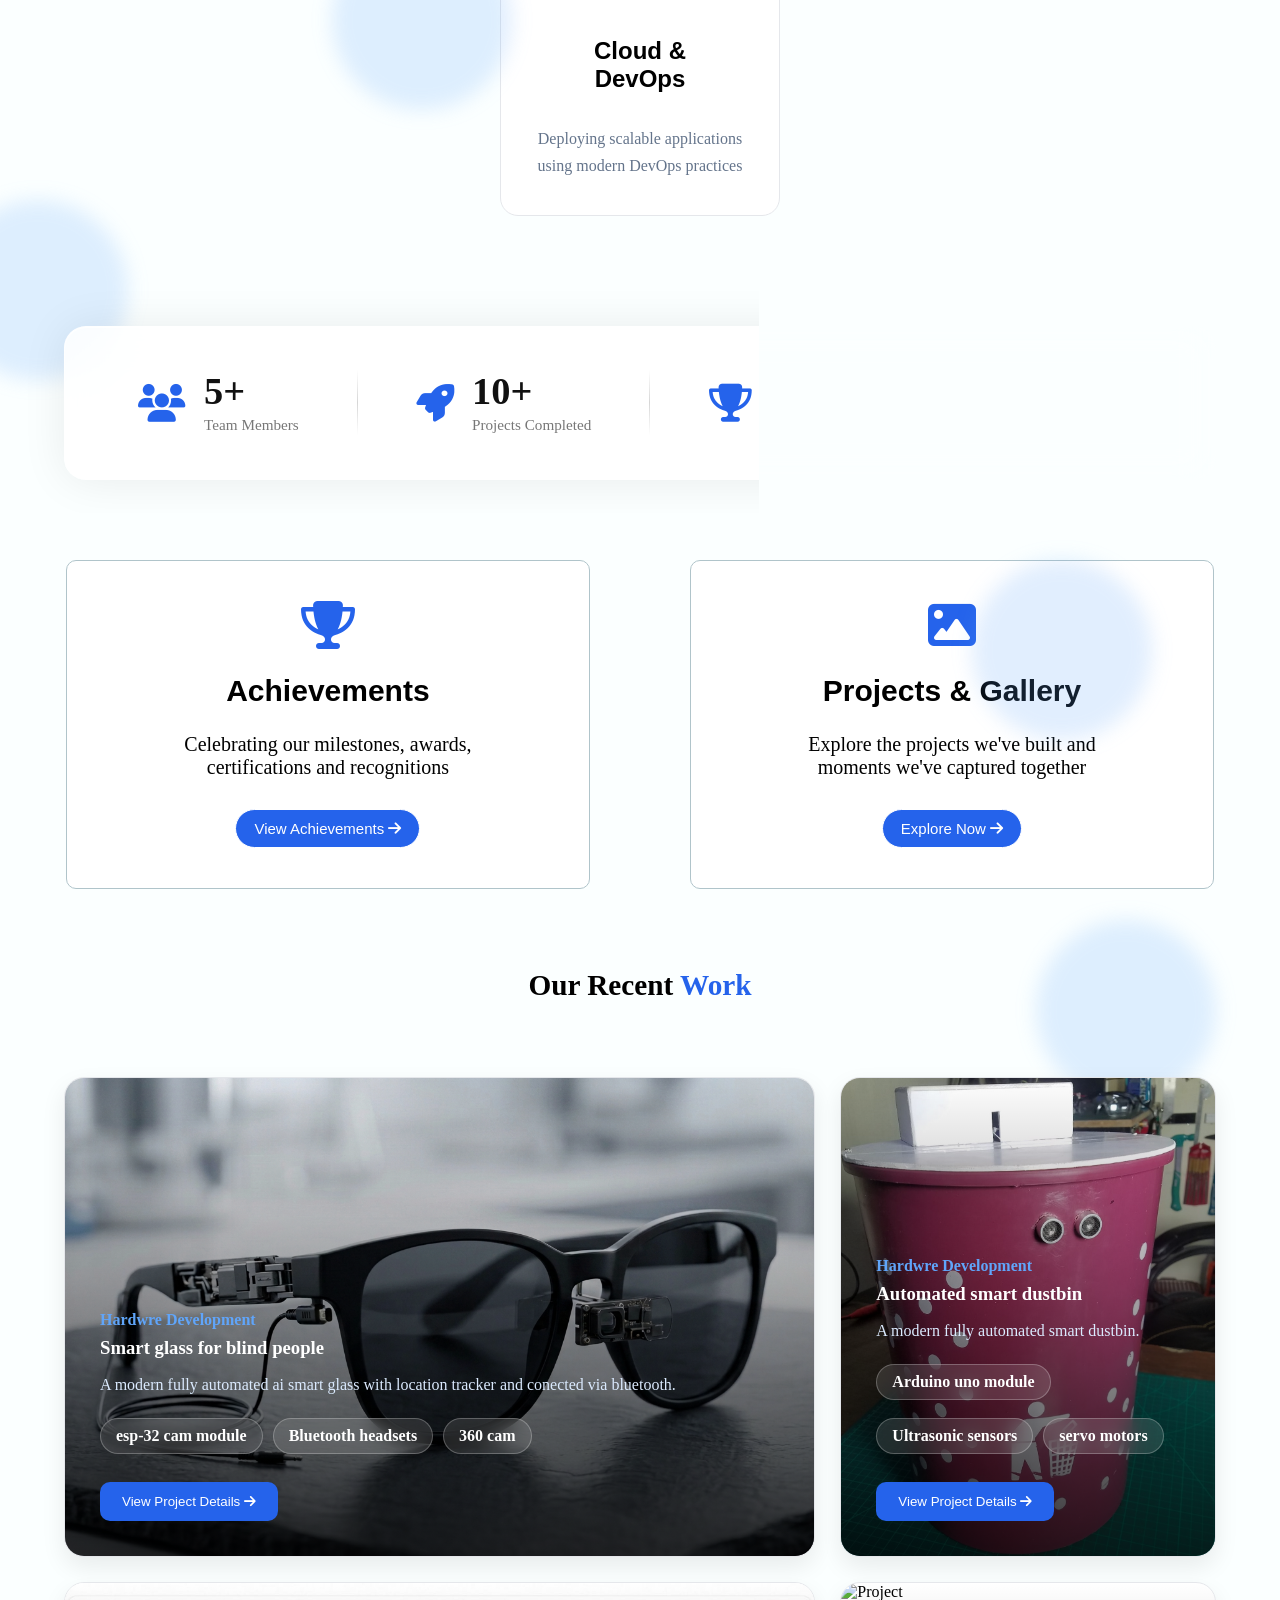
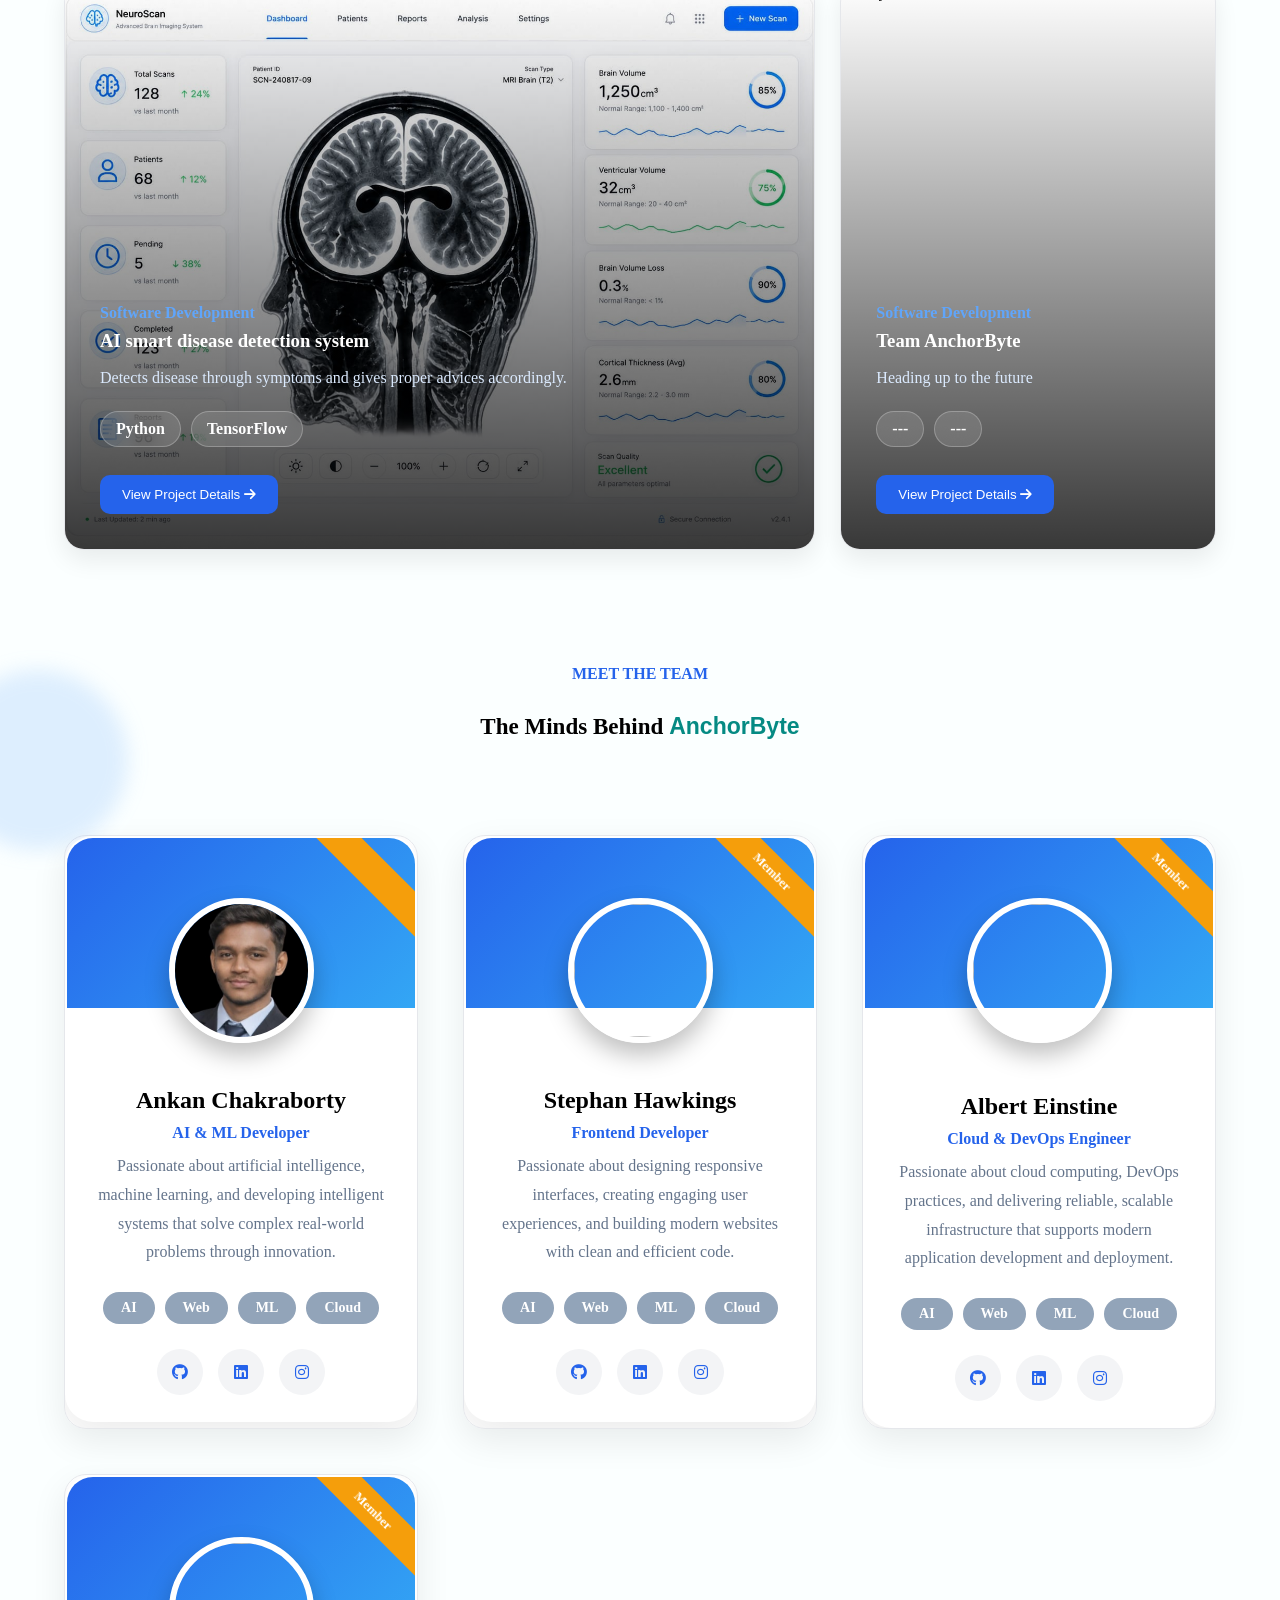
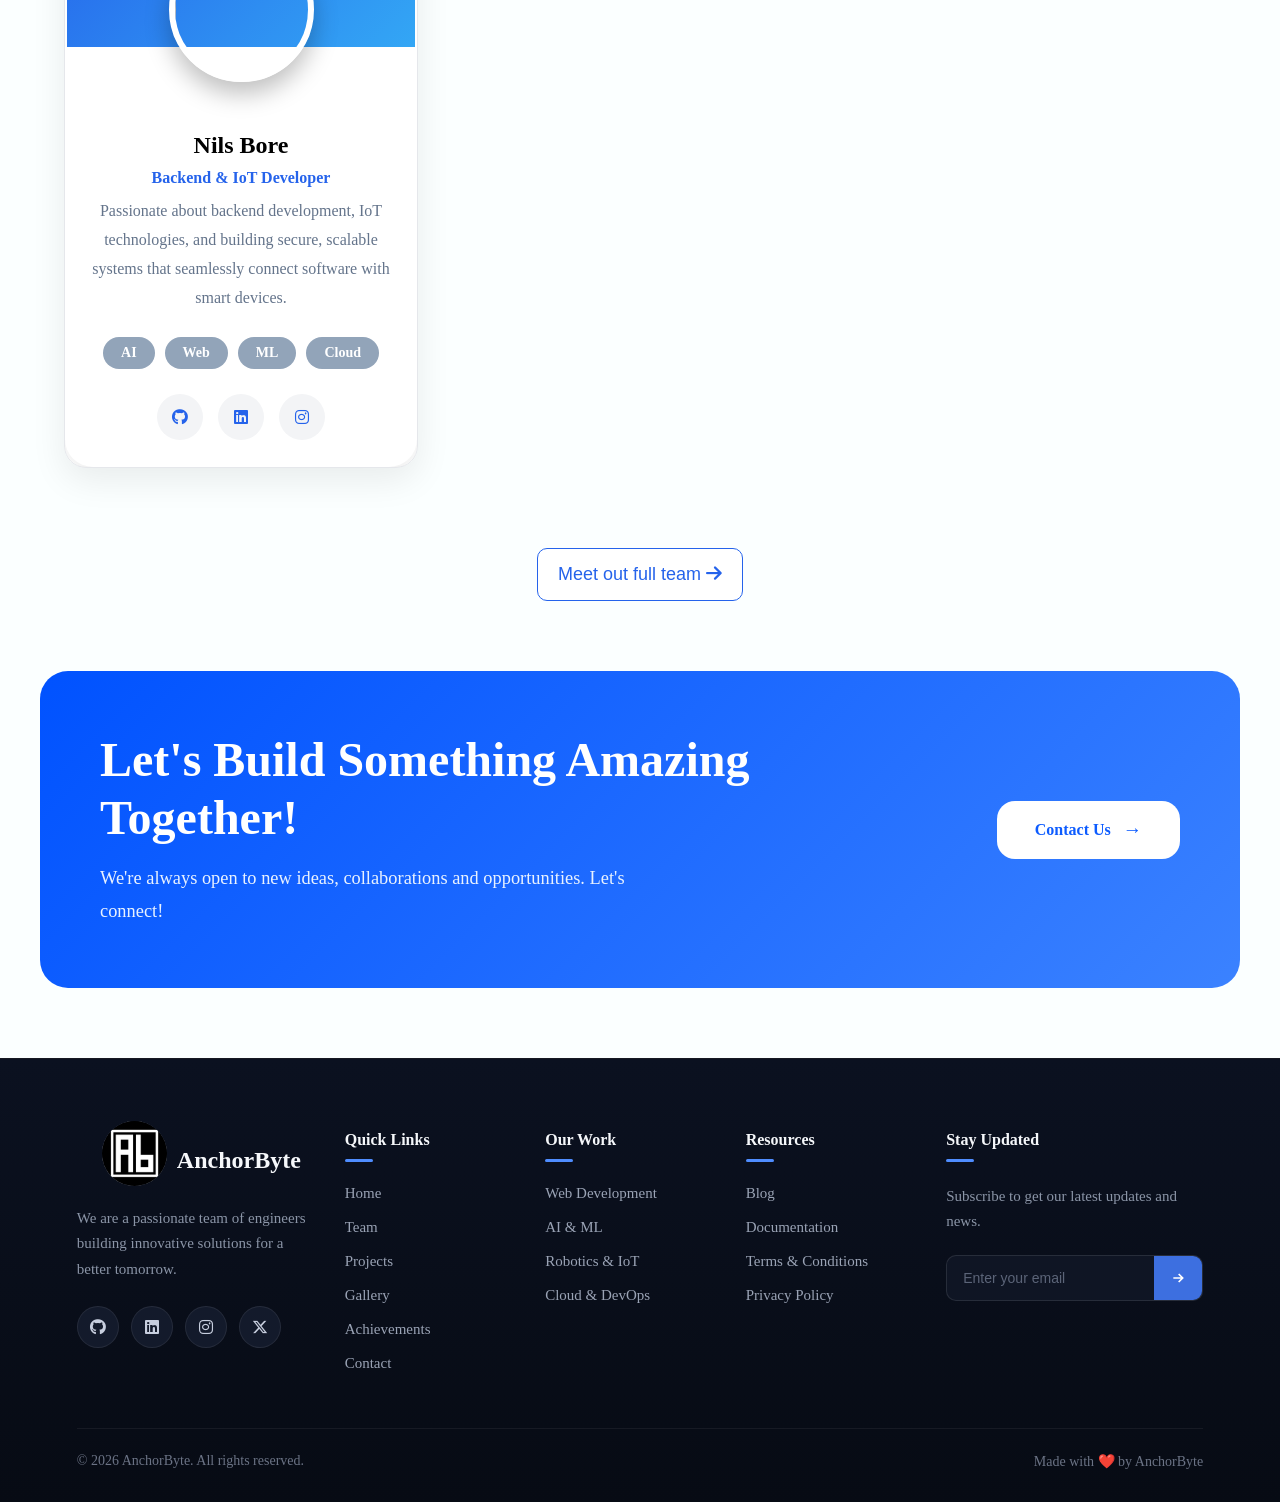
==== commit e7e0cacc: "about_us page added and home page modified" ====
--- a/index.html
+++ b/index.html
@@ -38,7 +38,7 @@
                 <li class="dropdown">
                     <a href="#">TEAM ▼</a>
                     <ul class="dropdown-menu">
-                        <li><a href="#">ABOUT US</a></li>
+                        <li><a href="about-us.html">ABOUT US</a></li>
                         <li><a href="#">PROJECTS</a></li>
                         <li><a href="#">ACHIEVEMENTS</a></li>
                         <li><a href="#">GALLERY</a></li>
@@ -99,6 +99,19 @@
 
 
         <!-- Hero section -->
+
+        <!-- Floating Bubbles -->
+
+        <div class="floating circle1"></div>
+        <div class="floating circle2"></div>
+        <div class="floating circle3"></div>
+        <div class="floating circle4"></div>
+        <div class="floating circle5"></div>
+        <div class="floating circle6"></div>
+        <div class="floating circle7"></div>
+        <div class="floating circle8"></div>
+        <div class="floating circle9"></div>
+        <div class="floating circle10"></div>
 
         <section class="hero">
 
--- a/index.css
+++ b/index.css
@@ -13,17 +13,17 @@
     background: #fbffff;
 
 
-    /* background: linear-gradient(135deg, #0F172A, #1E293B); */
-    body::before {
-        content: "";
-        position: fixed;
-        inset: 0;
-        background-image: radial-gradient(#9ec5fe 1.2px, transparent 1.2px);
-        background-size: 35px 35px;
-        opacity: .18;
-        z-index: -2;
-
-    }
+}
+
+body::before {
+    content: "";
+    position: fixed;
+    inset: 0;
+    background-image: radial-gradient(#9ec5fe 1.2px, transparent 1.2px);
+    background-size: 35px 35px;
+    opacity: .18;
+    z-index: -2;
+
 }
 
 h1 {
@@ -159,6 +159,9 @@
     background: white;
     color: #000;
     transform: translateY(-2px);
+    box-shadow:
+
+        0 10px 30px rgba(37, 99, 235, .3);
 }
 
 /* Hamburger */
@@ -179,6 +182,163 @@
 
 
 /* Hero */
+
+/* Floating circles */
+
+.floating {
+
+    position: absolute;
+
+    border-radius: 50%;
+
+    filter: blur(10px);
+
+    animation: float 8s ease-in-out infinite;
+
+}
+
+.circle1 {
+
+    width: 220px;
+
+    height: 220px;
+
+    background: #3B82F640;
+
+    top: 10%;
+
+    right: 10%;
+
+}
+
+.circle2 {
+
+    width: 120px;
+
+    height: 120px;
+
+    background: #06B6D440;
+
+    bottom: 15%;
+
+    left: 5%;
+
+}
+
+.circle3 {
+
+    width: 180px;
+
+    height: 180px;
+
+    background: #60A5FA30;
+
+    bottom: 5%;
+
+    right: 35%;
+
+}
+
+.circle4 {
+
+    width: 180px;
+
+    height: 180px;
+
+    background: #60A5FA30;
+
+    bottom: -60%;
+
+    right: 10%;
+
+}
+
+.circle5 {
+
+    width: 180px;
+
+    height: 180px;
+
+    background: #60A5FA30;
+
+    bottom: -90%;
+
+    right: 60%;
+
+}
+
+.circle6 {
+
+    width: 180px;
+
+    height: 180px;
+
+    background: #60A5FA30;
+
+    bottom: -120%;
+
+    right: 90%;
+
+}
+
+.circle7 {
+
+    width: 180px;
+
+    height: 180px;
+
+    background: #60A5FA30;
+
+    bottom: -160%;
+
+    right: 10%;
+
+}
+
+.circle8 {
+
+    width: 180px;
+
+    height: 180px;
+
+    background: #60A5FA30;
+
+    bottom: -200%;
+
+    right: 5%;
+
+}
+
+.circle9 {
+
+    width: 180px;
+
+    height: 180px;
+
+    background: #60A5FA30;
+
+    bottom: -290%;
+
+    right: 50%;
+
+}
+
+.circle10 {
+
+    width: 180px;
+
+    height: 180px;
+
+    background: #60A5FA30;
+
+    bottom: -350%;
+
+    right: 90%;
+
+}
+
+
+
 .hero {
     display: flex;
     justify-content: space-between;
@@ -1324,11 +1484,7 @@
     box-sizing: border-box;
 }
 
-body {
-    margin: 0;
-    /* background: #05070d; */
-    /* font-family: -apple-system, BlinkMacSystemFont, "Segoe UI", Roboto, Helvetica, Arial, sans-serif; */
-}
+
 
 .footer {
     background: linear-gradient(180deg, #0b1120 0%, #070b14 100%);
@@ -1500,6 +1656,7 @@
 }
 
 /* Tablets (portrait) */
+
 @media (max-width: 900px) {
     .footer {
         padding: 56px 24px 24px;
@@ -1521,6 +1678,7 @@
 }
 
 /* Large phones */
+
 @media (max-width: 560px) {
     .footer {
         padding: 48px 20px 24px;
@@ -1545,6 +1703,7 @@
 }
 
 /* Small phones */
+
 @media (max-width: 380px) {
     .footer {
         padding: 40px 16px 20px;
@@ -1574,6 +1733,7 @@
 }
 
 /* Landscape phones */
+
 @media (max-height: 480px) and (orientation: landscape) {
     .footer {
         padding: 28px 32px 16px;
@@ -1593,6 +1753,7 @@
 }
 
 /* Large / wide screens */
+
 @media (min-width: 1600px) {
     .footer-grid {
         max-width: 1600px;
@@ -1600,6 +1761,7 @@
 }
 
 /* Touch devices*/
+
 @media (hover: none) {
     .social-icons a {
         width: 44px;
@@ -1736,4 +1898,4 @@
     }
 
 } */
- /* */
+/* */
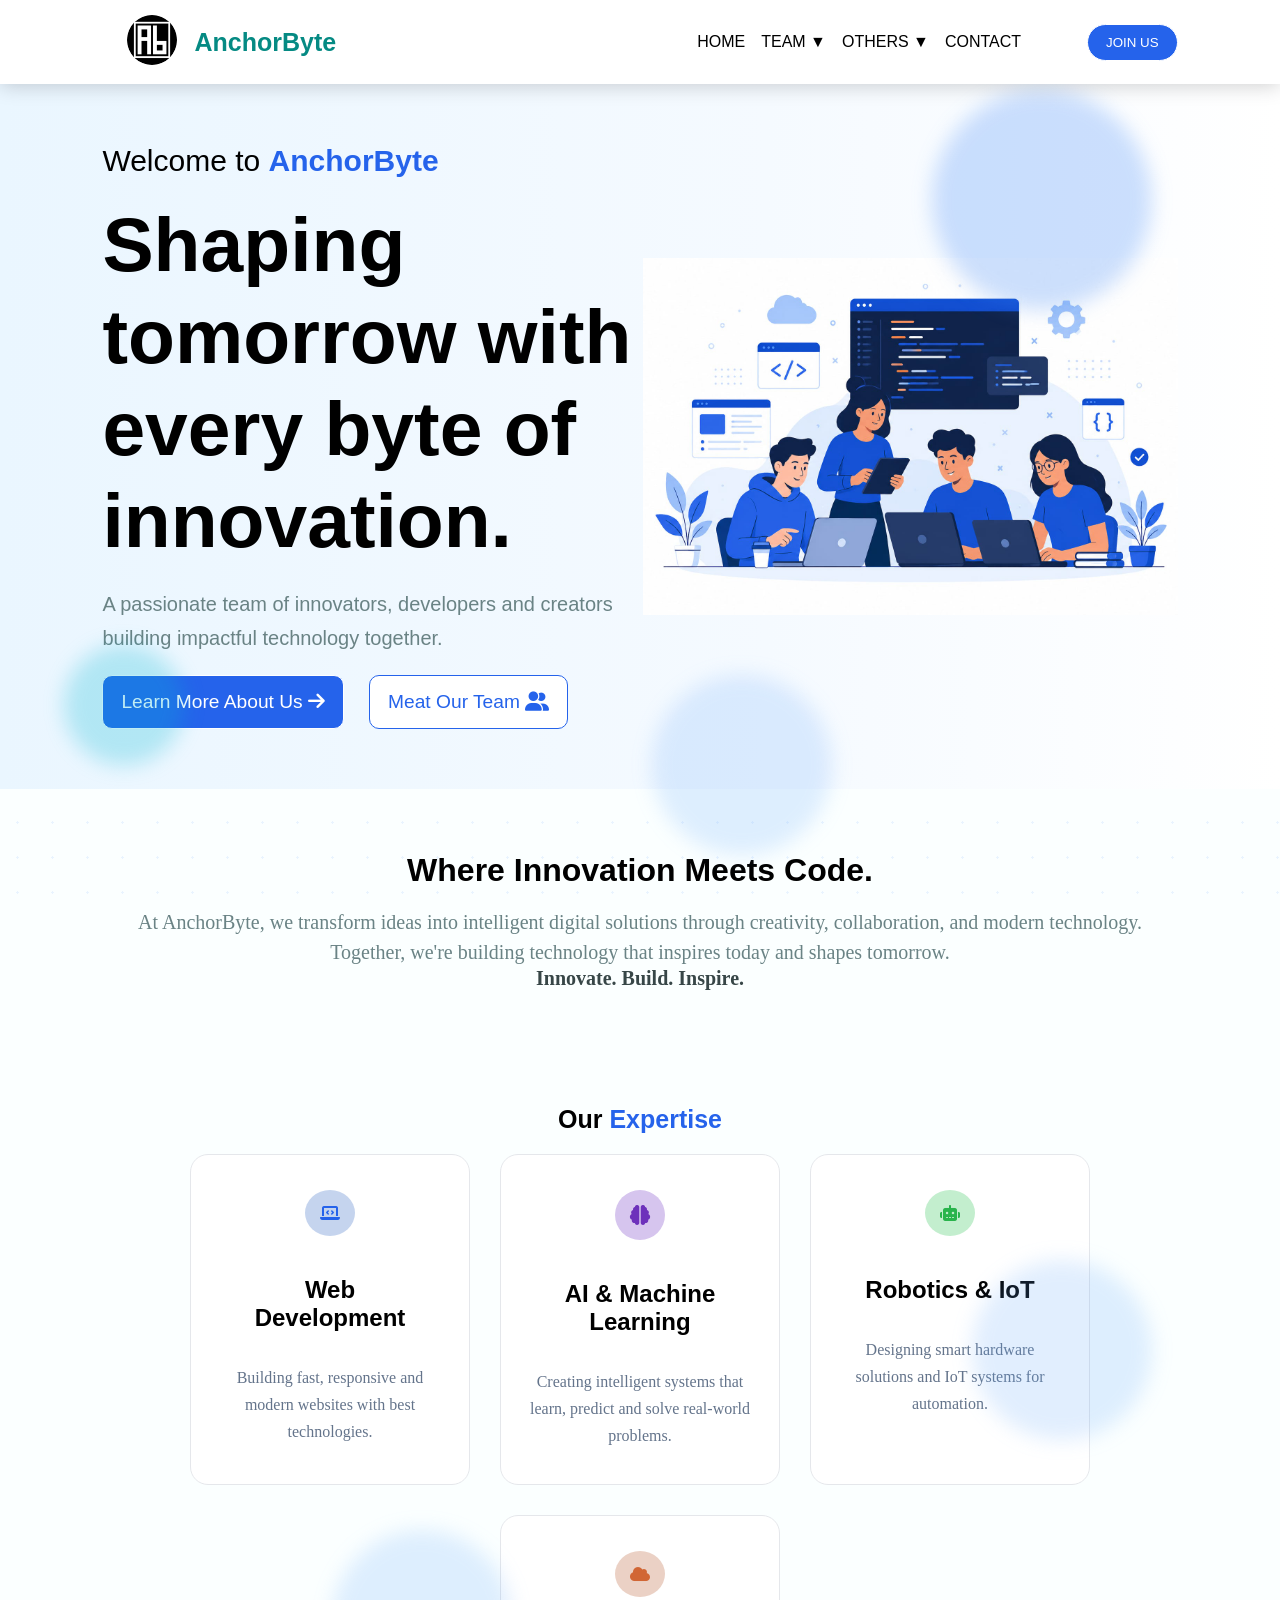
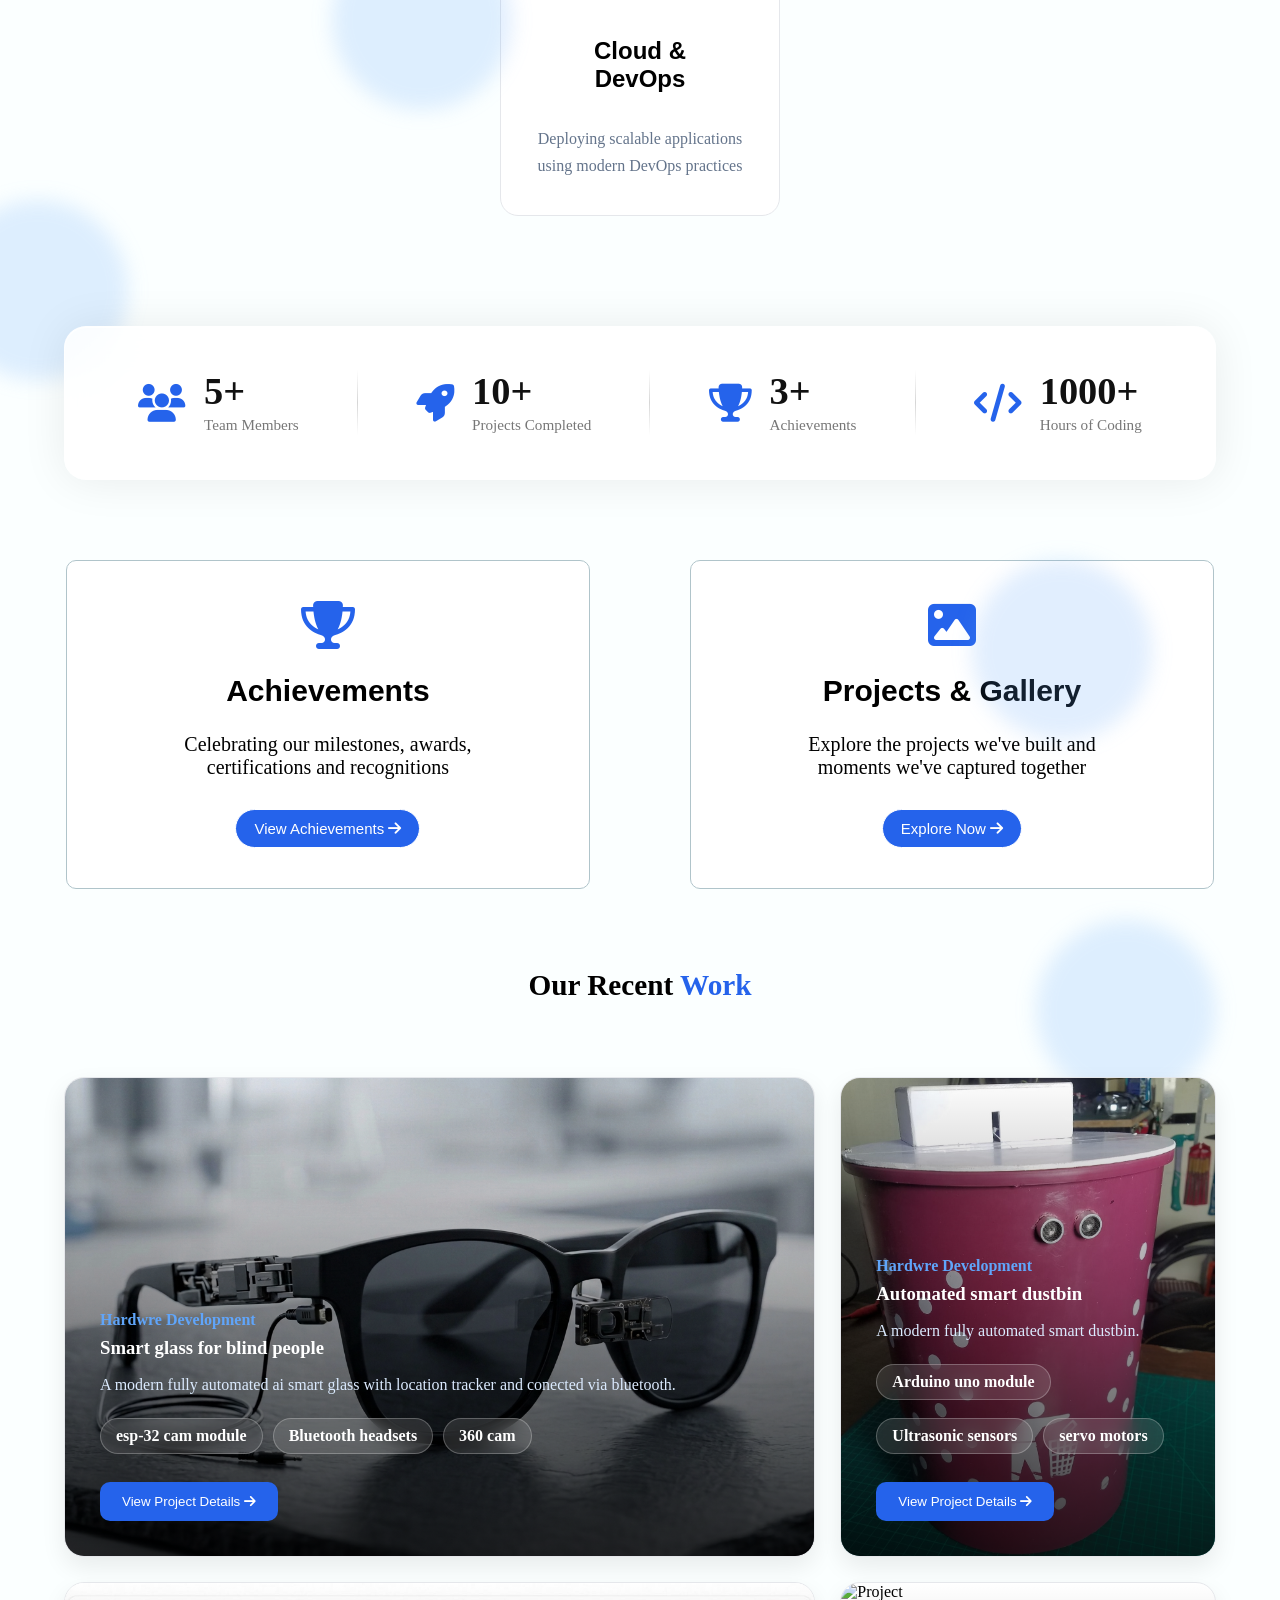
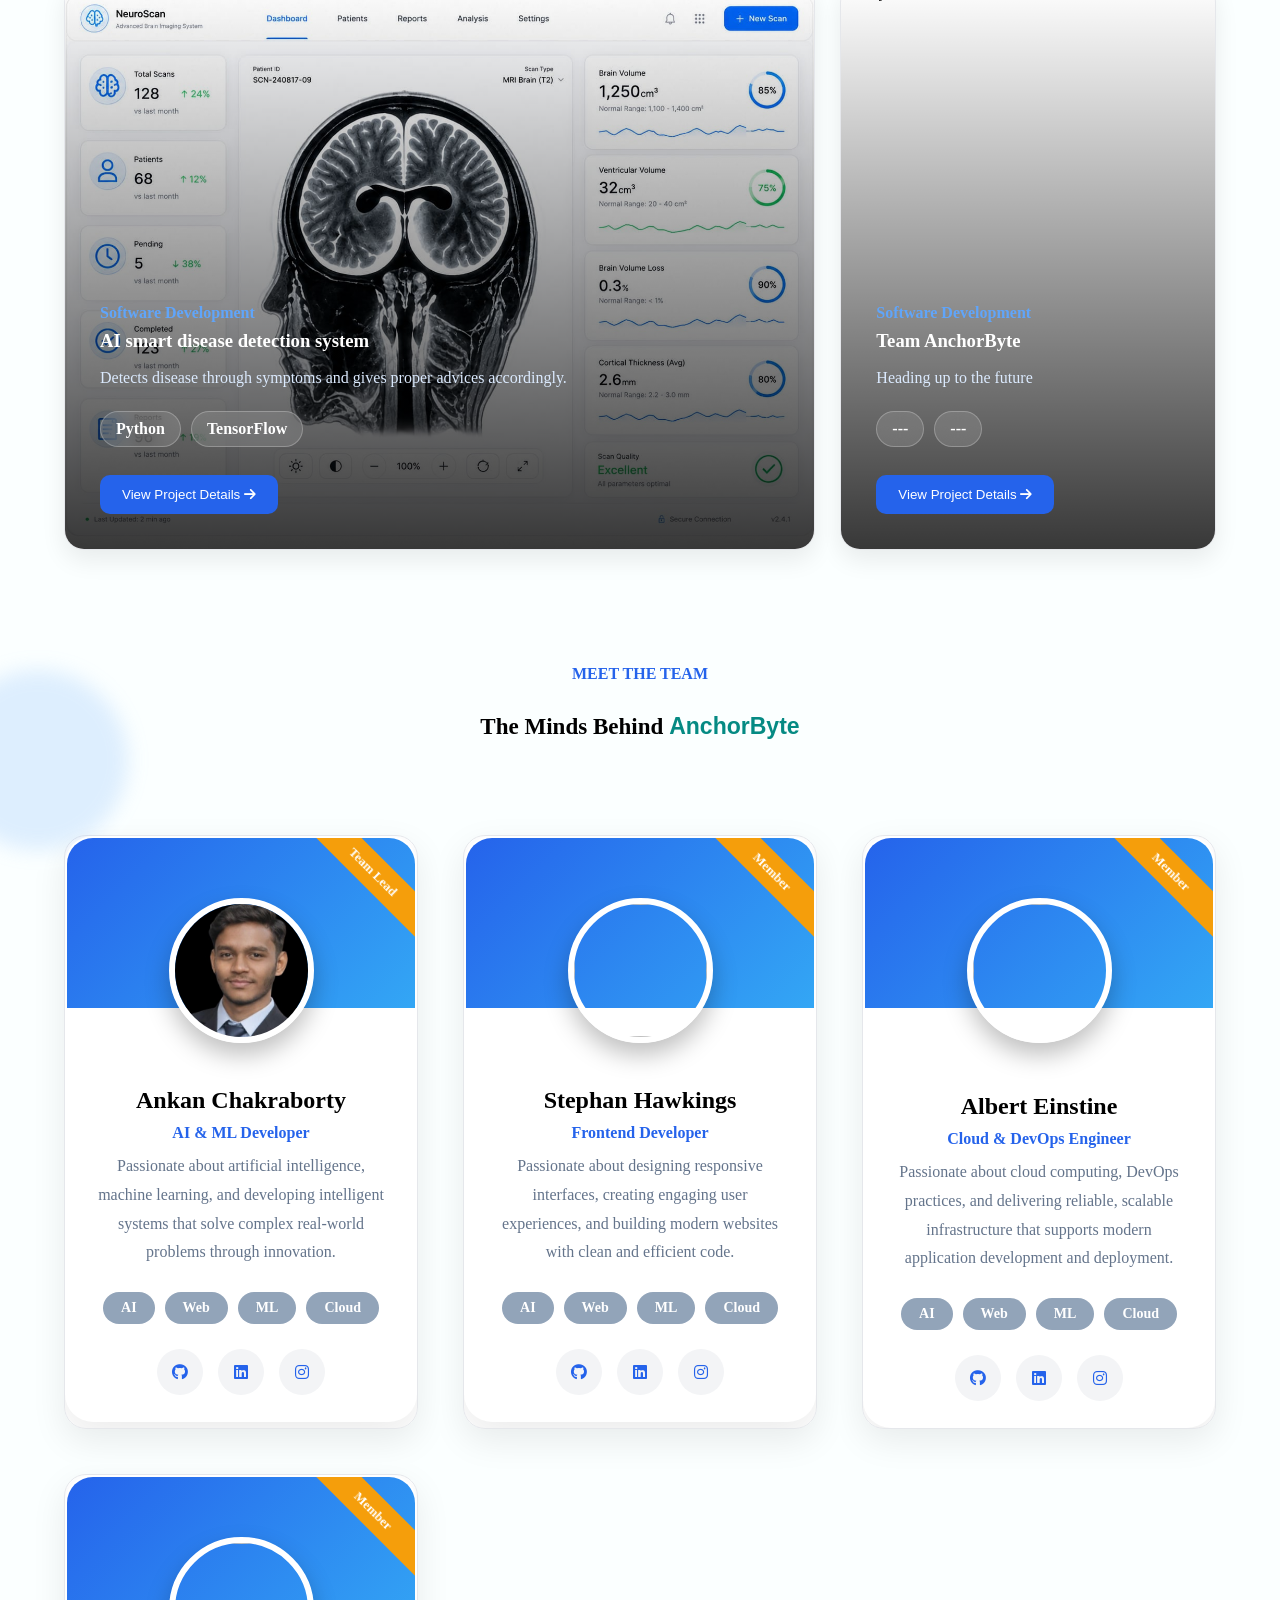
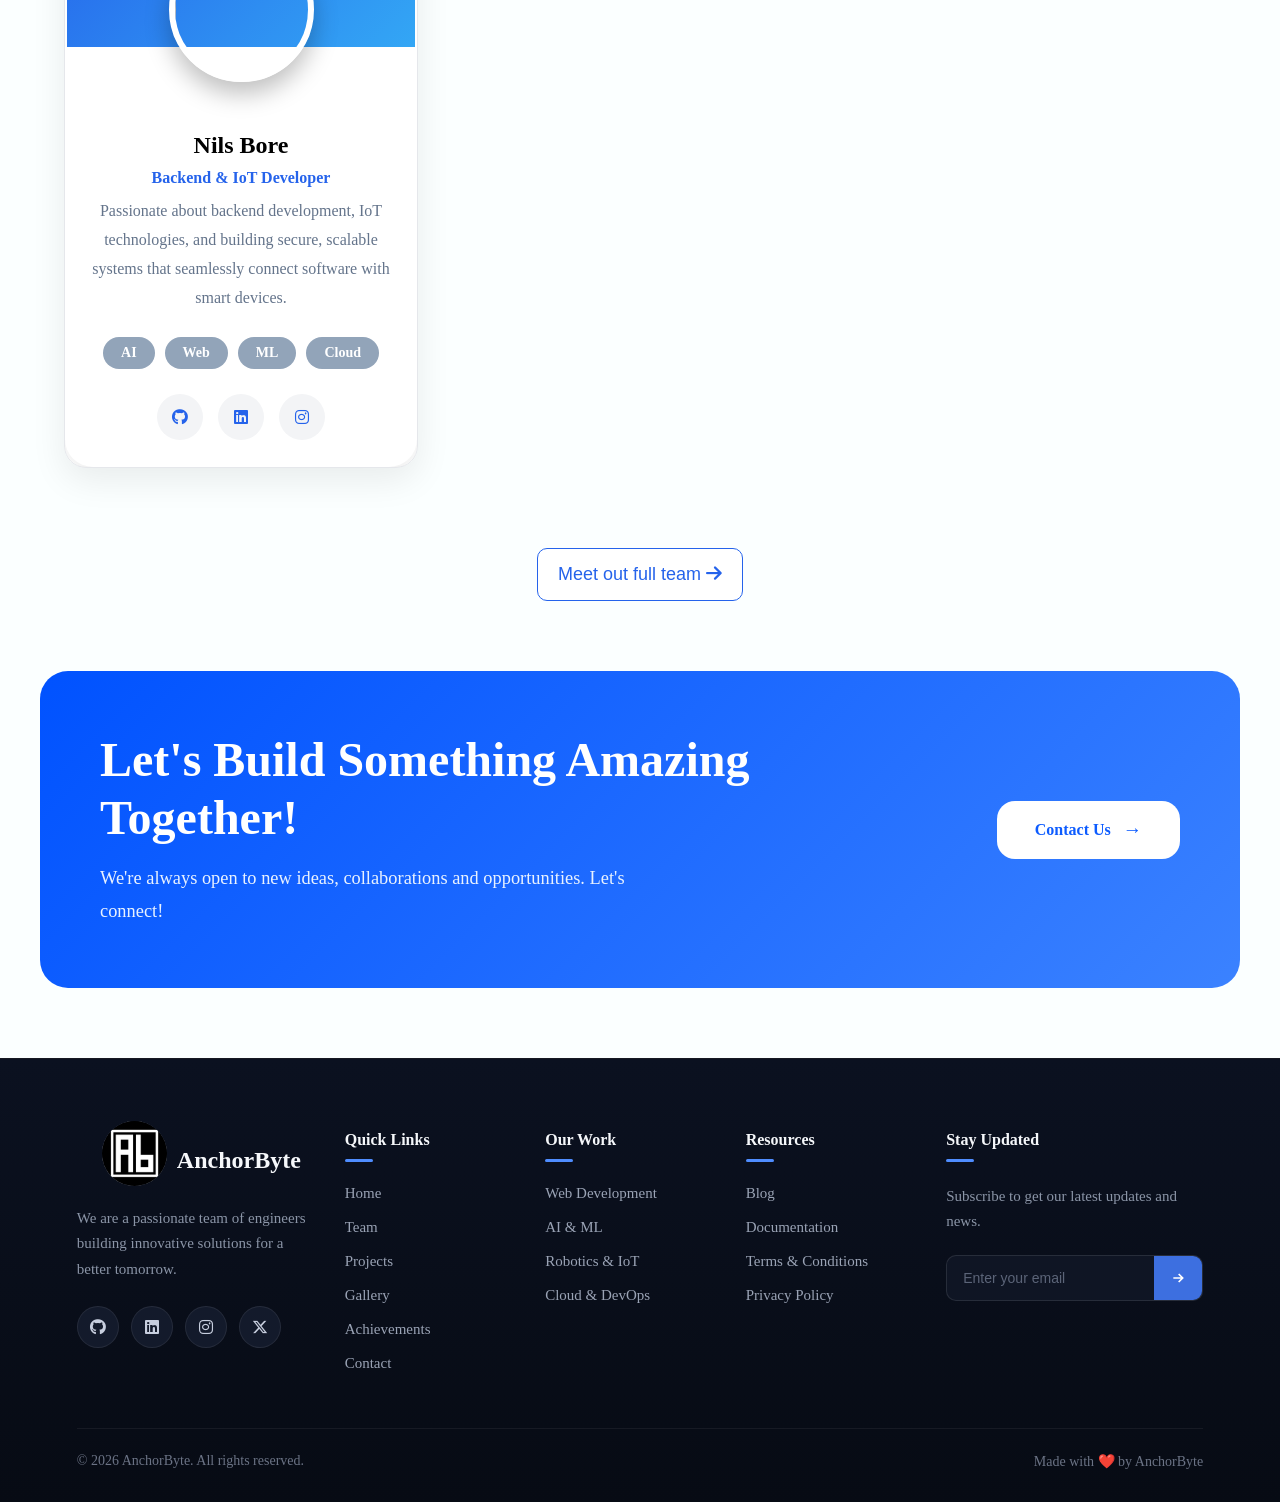
==== commit 3362fc0f: "Website modified" ====
--- a/index.html
+++ b/index.html
@@ -32,7 +32,7 @@
 
 
             <ul class="nav-links">
-                <li><a href="#">HOME</a></li>
+                <li><a href="index.html">HOME</a></li>
 
                 <!-- TEAM -->
                 <li class="dropdown">
@@ -136,6 +136,12 @@
         </section>
     </header>
 
+
+
+
+
+
+
     <!-- Middle section -->
     <div class="abt-top">
         <h2>Where Innovation Meets Code.</h2>
@@ -587,6 +593,8 @@
         </div>
 
     </section>
+
+
 
 
 
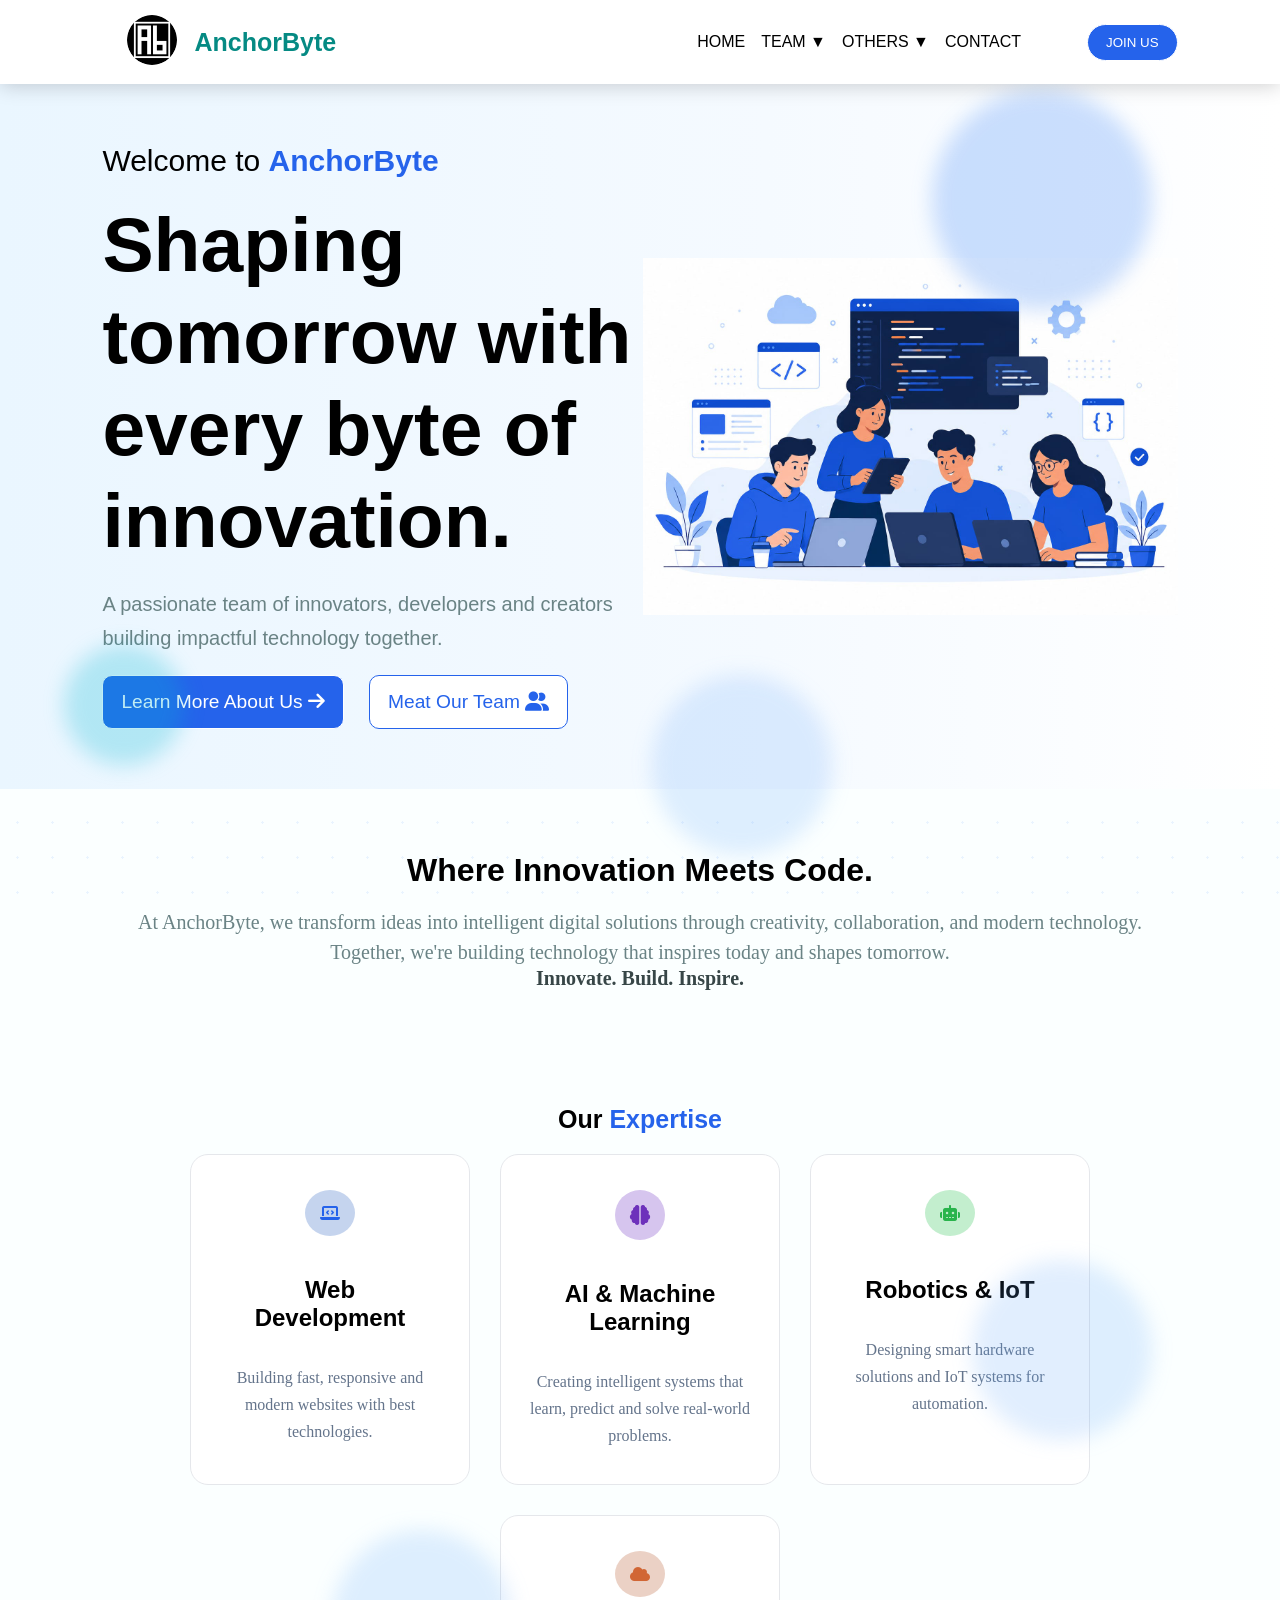
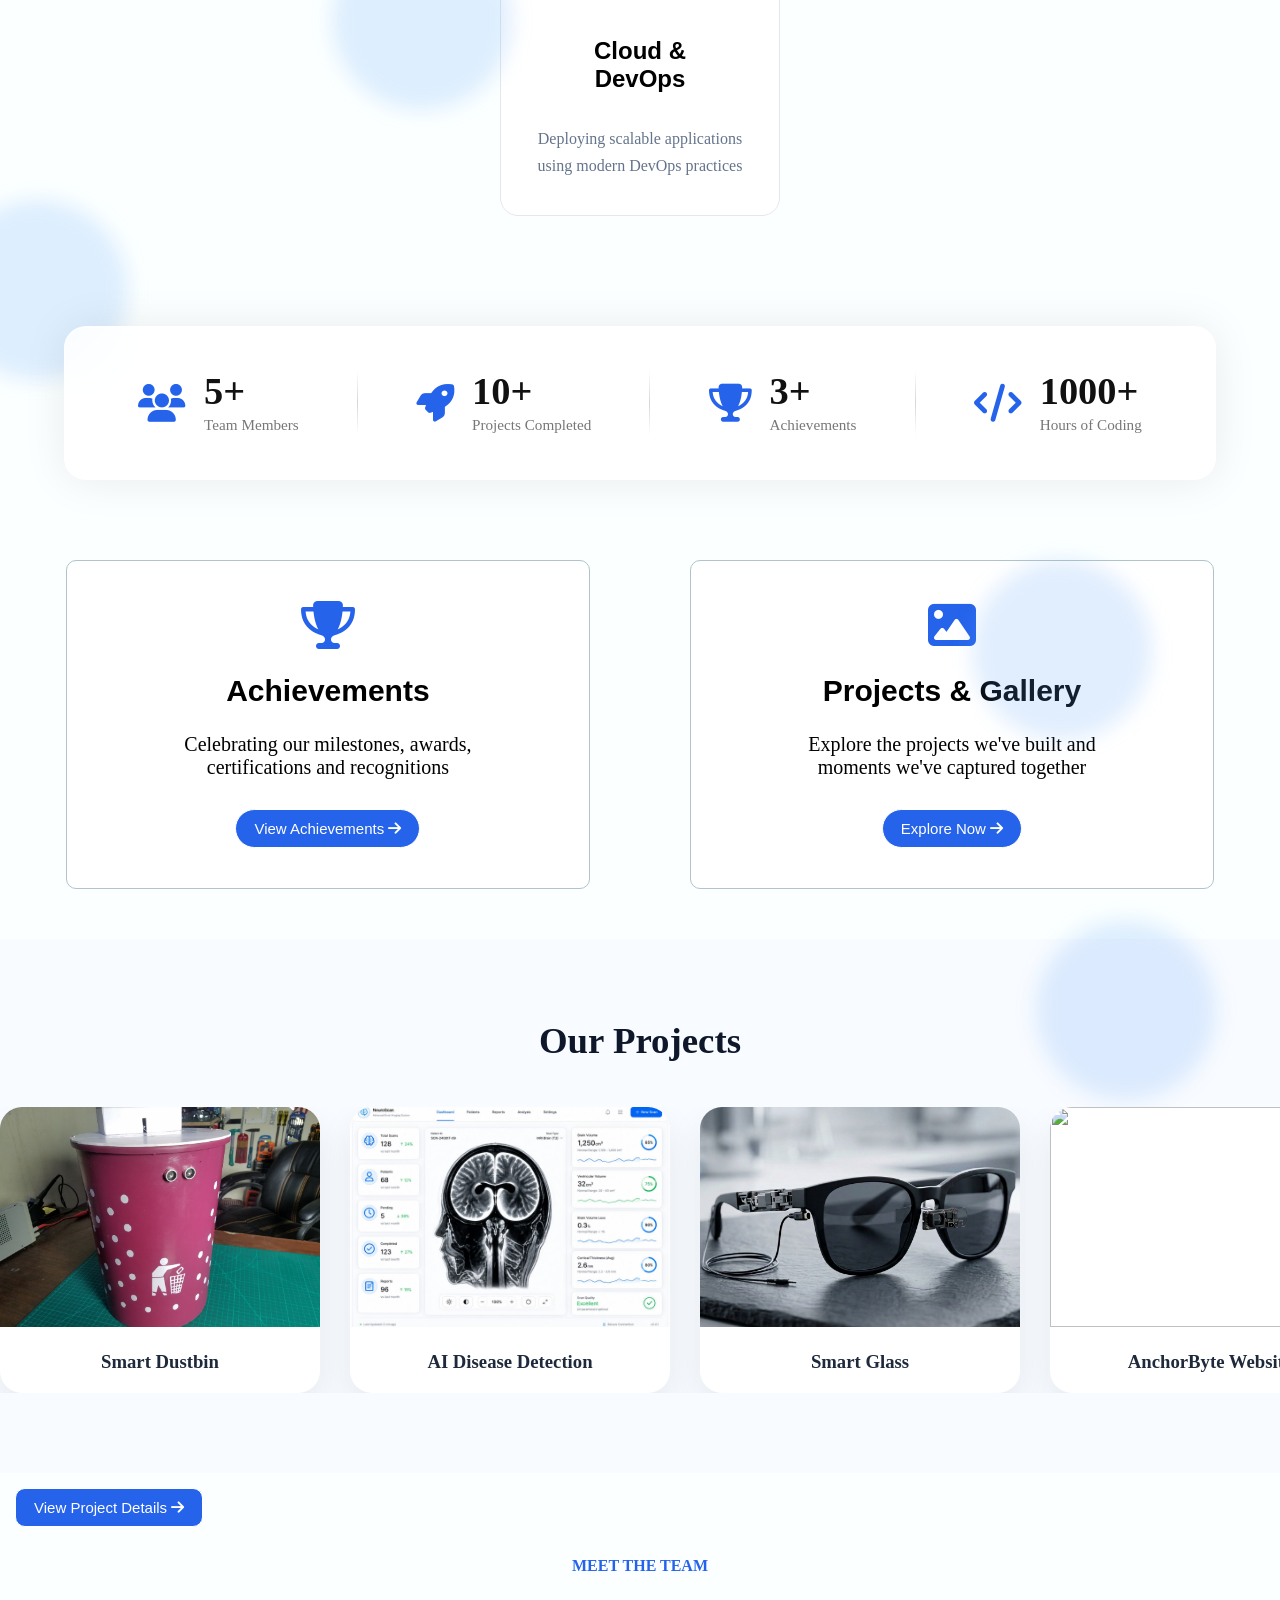
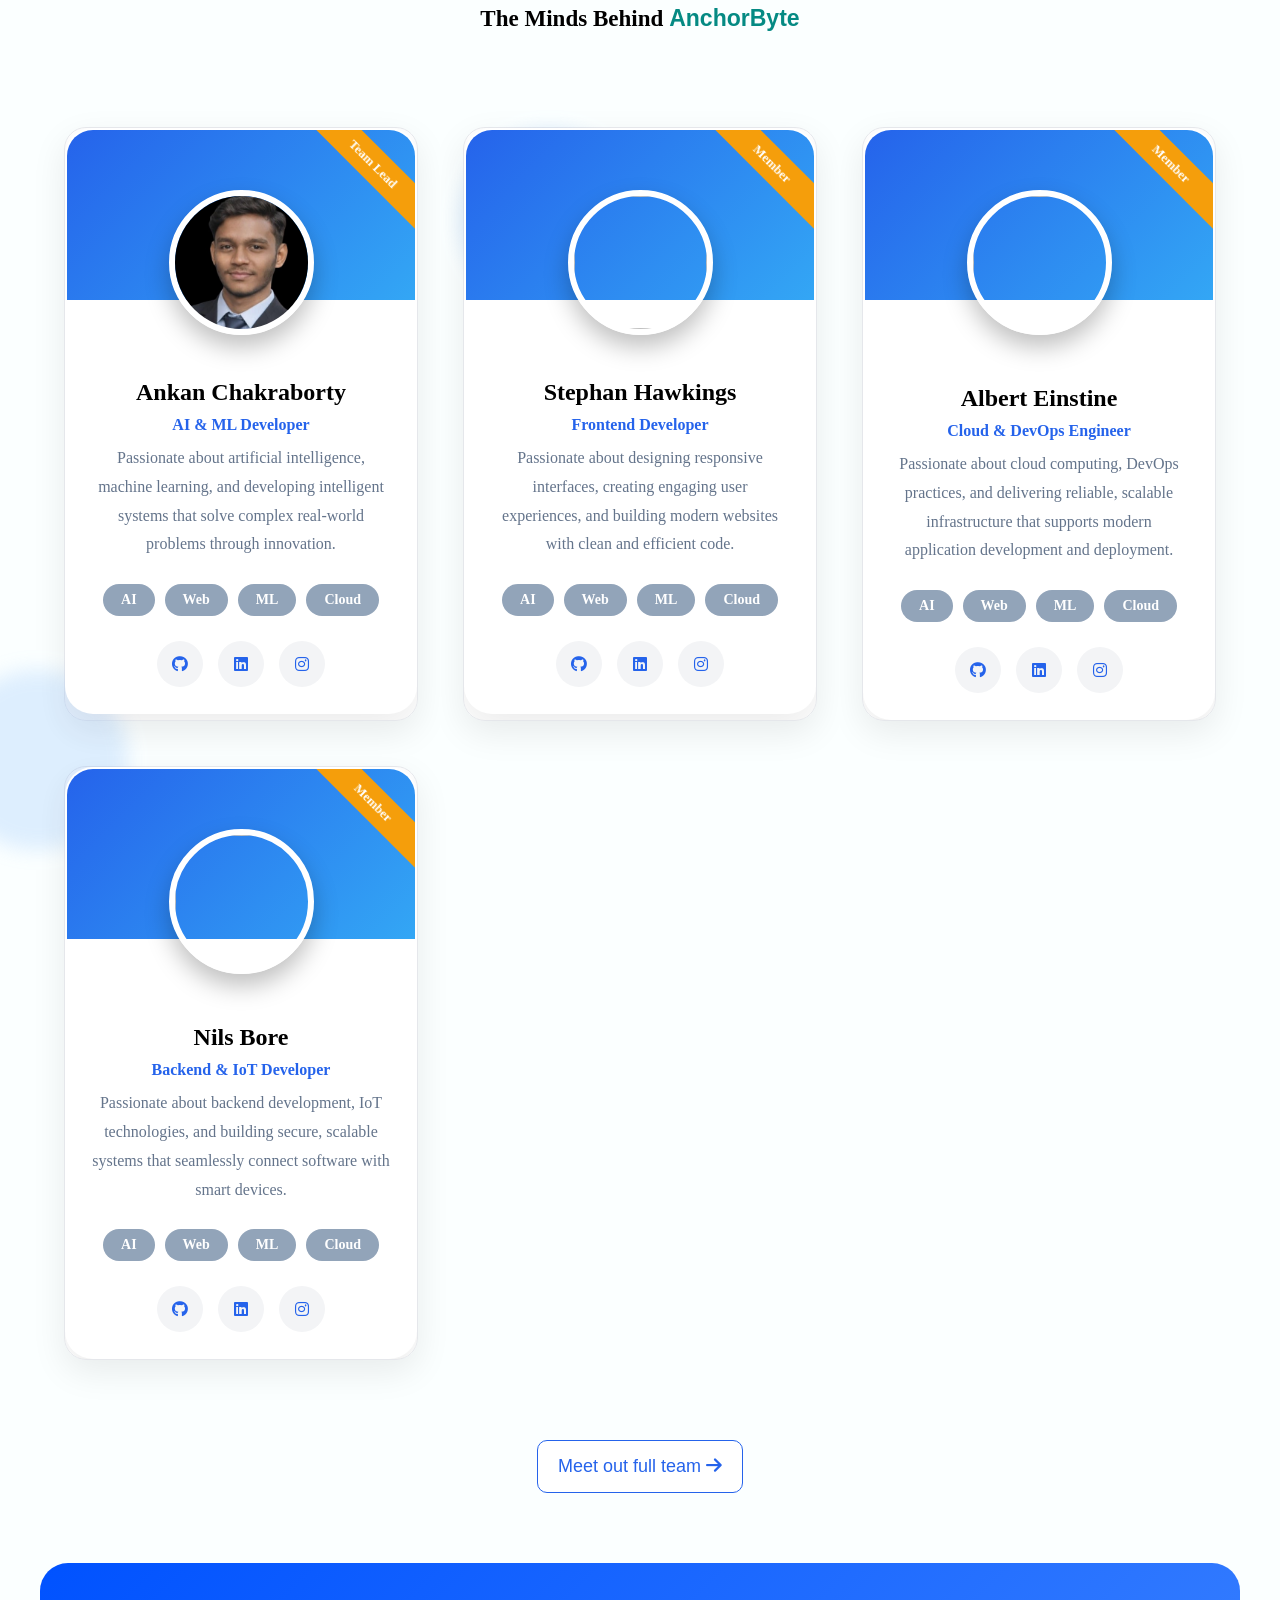
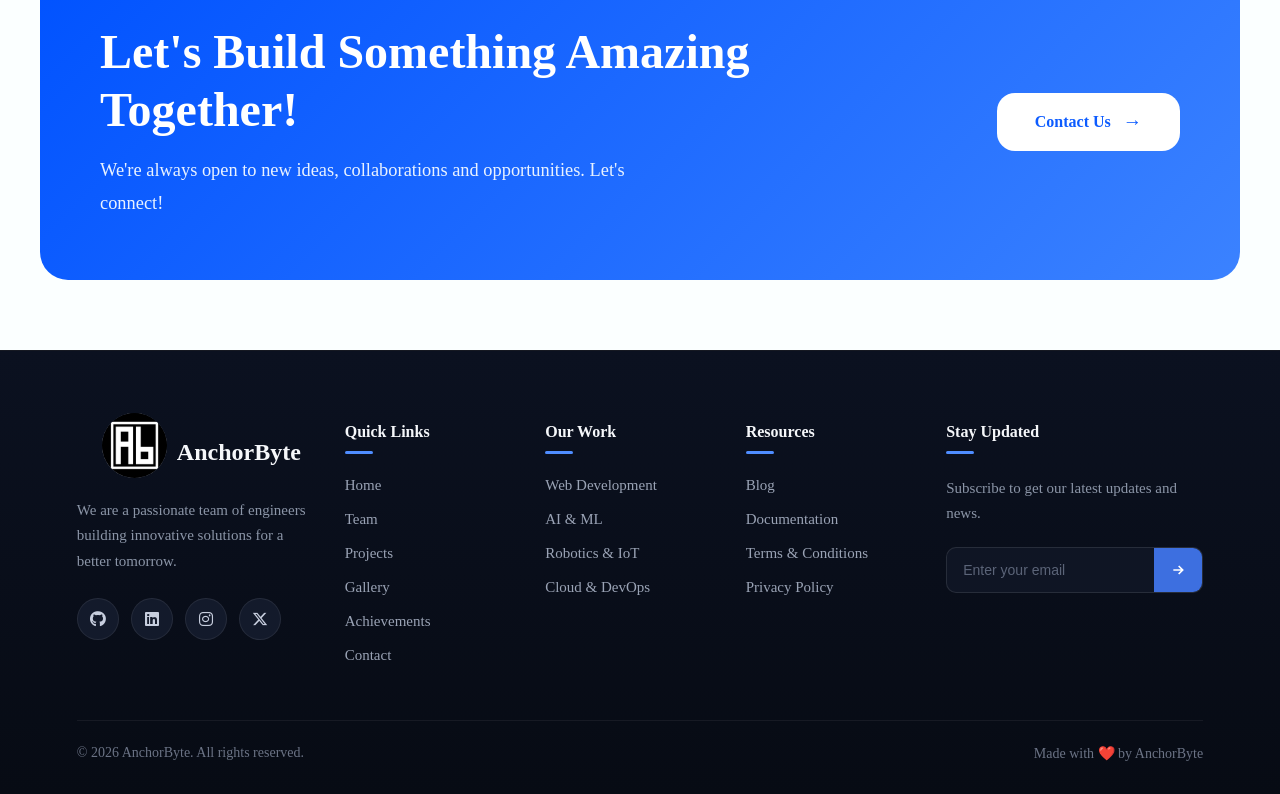
==== commit f80fffbf: "Marque tracker added in projects section in the home page" ====
--- a/index.html
+++ b/index.html
@@ -32,13 +32,14 @@
 
 
             <ul class="nav-links">
-                <li><a href="index.html">HOME</a></li>
+                <li><a href="index.html" class="active">HOME</a></li>
+
 
                 <!-- TEAM -->
                 <li class="dropdown">
                     <a href="#">TEAM ▼</a>
                     <ul class="dropdown-menu">
-                        <li><a href="about-us.html">ABOUT US</a></li>
+                        <li><a href="about-us.html" class="active">ABOUT US</a></li>
                         <li><a href="#">PROJECTS</a></li>
                         <li><a href="#">ACHIEVEMENTS</a></li>
                         <li><a href="#">GALLERY</a></li>
@@ -79,11 +80,9 @@
                 <li><a href="#">CONTACT</a></li>
 
                 <li>
-                    <a href="#">
-                        <button class="join-btn" onclick="alert('Currently unavailable!')">
-                            JOIN US
-                        </button>
-                    </a>
+                    <button class="join-btn" onclick="window.location.href=''">
+                        JOIN US
+                    </button>
                 </li>
             </ul>
 
@@ -124,7 +123,8 @@
                 </p>
 
                 <div class="dpbtns">
-                    <button class="learn-more">Learn More About Us <i class="fa-solid fa-arrow-right"></i></button>
+                    <a href="about-us.html"><button class="learn-more">Learn More About Us <i
+                                class="fa-solid fa-arrow-right"></i></button></a>
                     <button class="our-team">Meat Our Team <i class="fas fa-user-group"></i></button>
                 </div>
 
@@ -261,91 +261,65 @@
 
     <!-- Featured works -->
 
-    <div class="recentwork-title">
-        <h3>Our Recent <span>Work</span></h3>
-    </div>
-
-    <div class="feature-tiles">
-
-        <div class="feature-card large">
-            <img src="image_d2a0f645.png" alt="Project">
-            <div class="overlay">
-                <span>Hardwre Development</span>
-                <h3>Smart glass for blind people</h3>
-                <p>A modern fully automated ai smart glass with location tracker and conected via bluetooth.</p>
-
-                <div class="tags">
-                    <span>esp-32 cam module</span>
-                    <span>Bluetooth headsets</span>
-                    <span>360 cam</span>
-                </div>
-
-                <button>
-                    View Project Details
-                    <i class="fa-solid fa-arrow-right"></i>
-                </button>
-            </div>
-        </div>
-
-        <div class="feature-card large">
-            <img src="smart-dustbin.jpg" alt="Project">
-            <div class="overlay">
-                <span>Hardwre Development</span>
-                <h3>Automated smart dustbin</h3>
-                <p>A modern fully automated smart dustbin.</p>
-
-                <div class="tags">
-                    <span>Arduino uno module</span>
-                    <span>Ultrasonic sensors</span>
-                    <span>servo motors</span>
-                </div>
-
-                <button>
-                    View Project Details
-                    <i class="fa-solid fa-arrow-right"></i>
-                </button>
-            </div>
-        </div>
-
-        <div class="feature-card large">
-            <img src="AI _disease-detection-system.jpeg" alt="Project">
-            <div class="overlay">
-                <span>Software Development</span>
-                <h3>AI smart disease detection system</h3>
-                <p>Detects disease through symptoms and gives proper advices accordingly.</p>
-
-                <div class="tags">
-                    <span>Python</span>
-                    <span>TensorFlow</span>
-                </div>
-
-                <button>
-                    View Project Details
-                    <i class="fa-solid fa-arrow-right"></i>
-                </button>
-            </div>
-        </div>
-
-        <div class="feature-card large">
-            <img src="" alt="Project">
-            <div class="overlay">
-                <span>Software Development</span>
-                <h3>Team AnchorByte</h3>
-                <p>Heading up to the future</p>
-
-                <div class="tags">
-                    <span>---</span>
-                    <span>---</span>
-                </div>
-
-                <button>
-                    View Project Details
-                    <i class="fa-solid fa-arrow-right"></i>
-                </button>
-            </div>
-        </div>
-
-    </div>
+    <section class="project-marquee">
+
+        <h2>Our Projects</h2>
+
+        <div class="marquee">
+            <div class="marquee-track">
+
+                <!-- Repeat these cards twice for seamless animation -->
+
+                <div class="project-card">
+                    <img src="smart-dustbin.jpg" alt="">
+                    <h3>Smart Dustbin</h3>
+                </div>
+
+                <div class="project-card">
+                    <img src="AI _disease-detection-system.jpeg" alt="">
+                    <h3>AI Disease Detection</h3>
+                </div>
+
+                <div class="project-card">
+                    <img src="image_d2a0f645.png" alt="">
+                    <h3>Smart Glass</h3>
+                </div>
+
+                <div class="project-card">
+                    <img src="your-image4.jpg" alt="">
+                    <h3>AnchorByte Website</h3>
+                </div>
+
+                <!-- Duplicate -->
+
+                <div class="project-card">
+                    <img src="smart-dustbin.jpg" alt="">
+                    <h3>Smart Dustbin</h3>
+                </div>
+
+                <div class="project-card">
+                    <img src="AI _disease-detection-system.jpeg" alt="">
+                    <h3>AI Disease Detection</h3>
+                </div>
+
+                <div class="project-card">
+                    <img src="image_d2a0f645.png" alt="">
+                    <h3>Smart Glass</h3>
+                </div>
+
+                <div class="project-card">
+                    <img src="your-image4.jpg" alt="">
+                    <h3>AnchorByte Website</h3>
+                </div>
+
+            </div>
+        </div>
+
+    </section>
+    <button class="view-projects-btn">
+        View Project Details
+        <i class="fa-solid fa-arrow-right"></i>
+    </button>
 
 
     <!-- Member section -->
--- a/index.css
+++ b/index.css
@@ -823,149 +823,108 @@
 
 /* Featured works */
 
-.recentwork-title {
-    padding: 15px 5%;
-    margin: 15px auto;
-    margin-top: 50px auto;
+.project-marquee {
+    width: 100%;
+    padding: 80px 0;
+    background: #f8fbff;
+    overflow: hidden;
+}
+
+.project-marquee h2 {
     text-align: center;
-    align-items: center;
-    font-size: 25px;
-}
-
-.recentwork-title span {
-    color: #2563eb;
-}
-
-.feature-tiles {
-    width: 90%;
-    max-width: 1300px;
-    margin: 60px auto;
-    margin-bottom: 100px;
-    display: grid;
-    grid-template-columns: 2fr 1fr;
-    gap: 25px;
-}
-
-.feature-card {
+    font-size: 2.3rem;
+    color: #0f172a;
+    margin-bottom: 45px;
+}
+
+.marquee {
+    overflow: hidden;
+    width: 100%;
+    position: relative;
+}
+
+.marquee-track {
+    display: flex;
+    width: max-content;
+    gap: 30px;
+    animation: scroll 28s linear infinite;
+}
+
+.marquee:hover .marquee-track {
+    animation-play-state: paused;
+}
+
+.project-card {
+    width: 320px;
+    flex-shrink: 0;
     background: #fff;
-    border-radius: 20px;
+    border-radius: 22px;
     overflow: hidden;
-    border: 1px solid #e5e7eb;
-    transition: .35s ease;
-    box-shadow: 0 10px 25px rgba(2, 2, 2, 0.08);
-}
-
-.feature-card:hover {
-    transform: translateY(-8px);
-    box-shadow: 0 20px 45px rgba(37, 99, 235, .18);
-}
-
-.large {
-    position: relative;
-    min-height: 480px;
-}
-
-.large img {
+    box-shadow: 0 15px 35px rgba(0, 0, 0, .08);
+    transition: .4s;
+}
+
+.project-card:hover {
+    transform: translateY(-12px);
+    box-shadow: 0 25px 45px rgba(37, 99, 235, .25);
+}
+
+.project-card img {
     width: 100%;
-    height: 100%;
+    height: 220px;
     object-fit: cover;
-    transition: .5s;
-}
-
-.large:hover img {
-    transform: scale(1.05);
-}
-
-.overlay {
-    position: absolute;
-    inset: 0;
-
-    display: flex;
-    flex-direction: column;
-    justify-content: flex-end;
-
-    padding: 35px;
-    color: white;
-
-    background: linear-gradient(transparent,
-            rgba(0, 0, 0, .78));
-}
-
-.overlay span {
-    color: #60a5fa;
-    font-weight: 600;
-    margin-bottom: 8px;
-}
-
-.overlay h3 {
-    font-size: clamp(2rem 3vw+1 3rem);
-    margin-bottom: 12px;
-}
-
-.overlay p {
-    color: #dbeafe;
-    line-height: 1.7;
-}
-
-.tags {
-    display: flex;
-    gap: 10px;
-    flex-wrap: wrap;
-    margin: 20px 0;
-}
-
-.tags span {
-    padding: 8px 15px;
-    background: rgba(255, 255, 255, .12);
-    border: 1px solid rgba(255, 255, 255, .25);
-    border-radius: 50px;
-    backdrop-filter: blur(10px);
-    color: white;
-}
-
-.overlay button {
-    width: max-content;
-    padding: 12px 22px;
+}
+
+.project-card h3 {
+    padding: 20px;
+    text-align: center;
+    color: #1e293b;
+}
+
+@keyframes scroll {
+
+    from {
+        transform: translateX(0);
+    }
+
+    to {
+        transform: translateX(-50%);
+    }
+
+}
+
+/* Responsive */
+
+@media(max-width:768px) {
+
+    .project-card {
+        width: 250px;
+    }
+
+    .project-card img {
+        height: 170px;
+    }
+
+}
+
+.view-projects-btn{
+    font-size: 15px;
     border: none;
-    border-radius: 10px;
     background: #2563eb;
     color: white;
+    padding: 10px 18px;
+    margin: 15px;
+    justify-content: center;
+    border-radius: 10px;
     cursor: pointer;
-    transition: .3s;
-}
-
-.overlay button:hover {
-    background: white;
-    color: #2563eb;
-}
-
-.small {
-    padding: 35px;
-    display: flex;
-    flex-direction: column;
-    justify-content: center;
-    gap: 15px;
-}
-
-.small h3 {
-    font-size: 1.5rem;
-}
-
-.small p {
-    color: #64748b;
-    line-height: 1.6;
-}
-
-@media(max-width:900px) {
-
-    .feature-tiles {
-        grid-template-columns: 1fr;
-    }
-
-    .large {
-        min-height: 350px;
-    }
-
+    text-decoration: none;
+    border: solid;
+    border-width: 1px;
+    transition: scale 0.3s ease-in-out;
+}
+
+.view-projects-btn:hover{
+    scale: calc(1.03);
 }
 
 /* <============Member section=========>*/
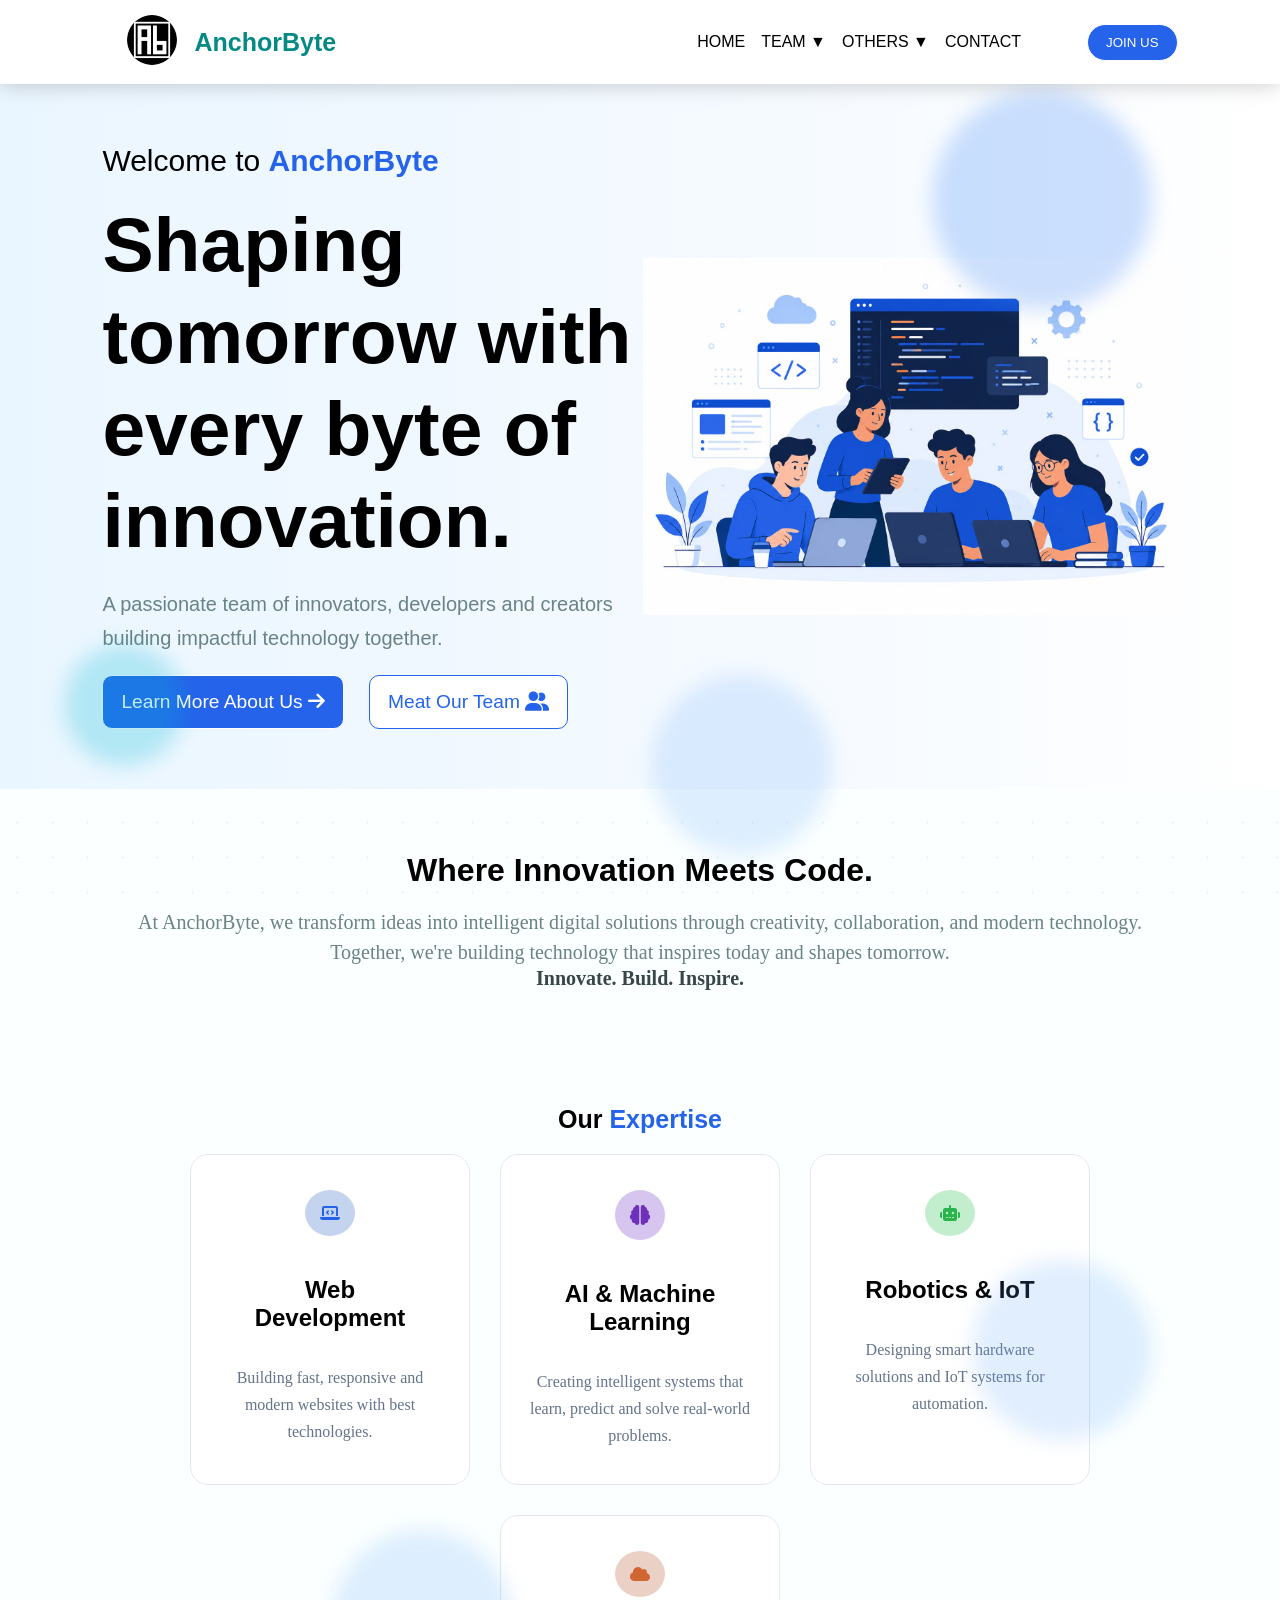
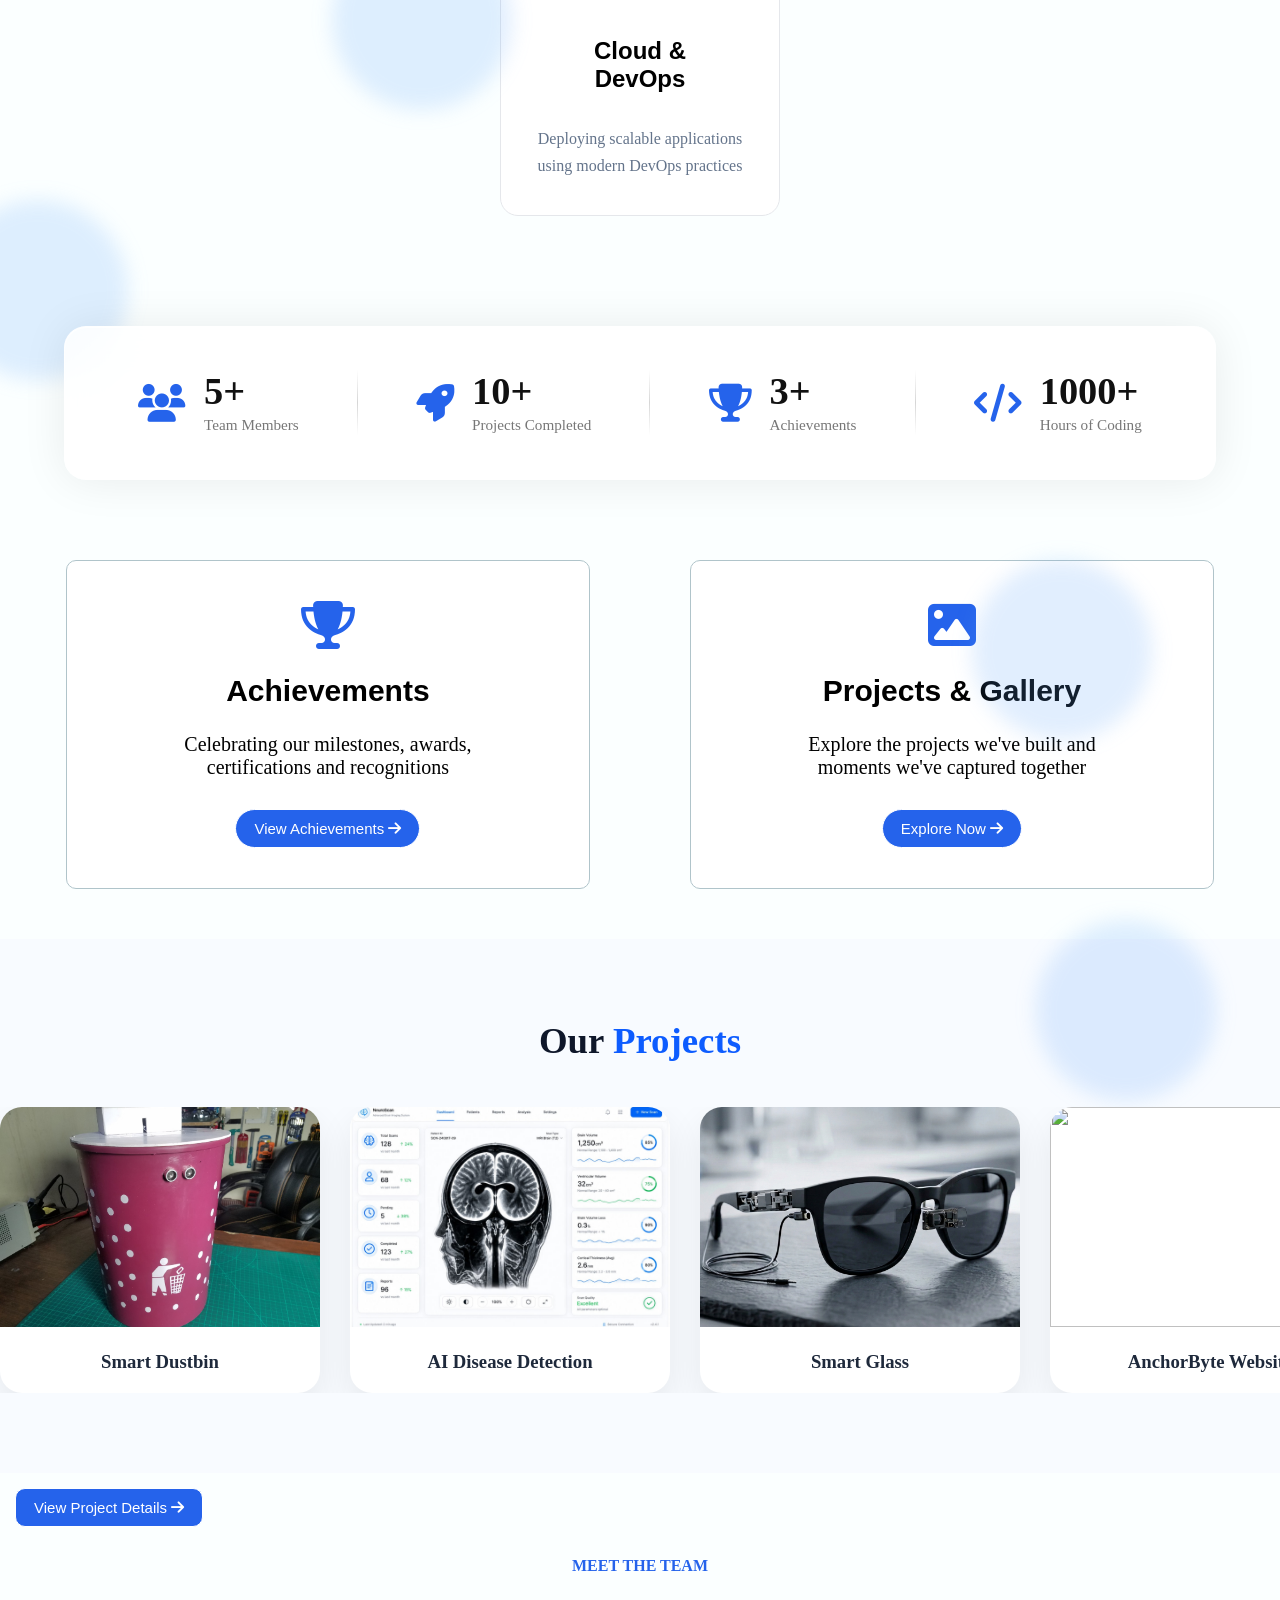
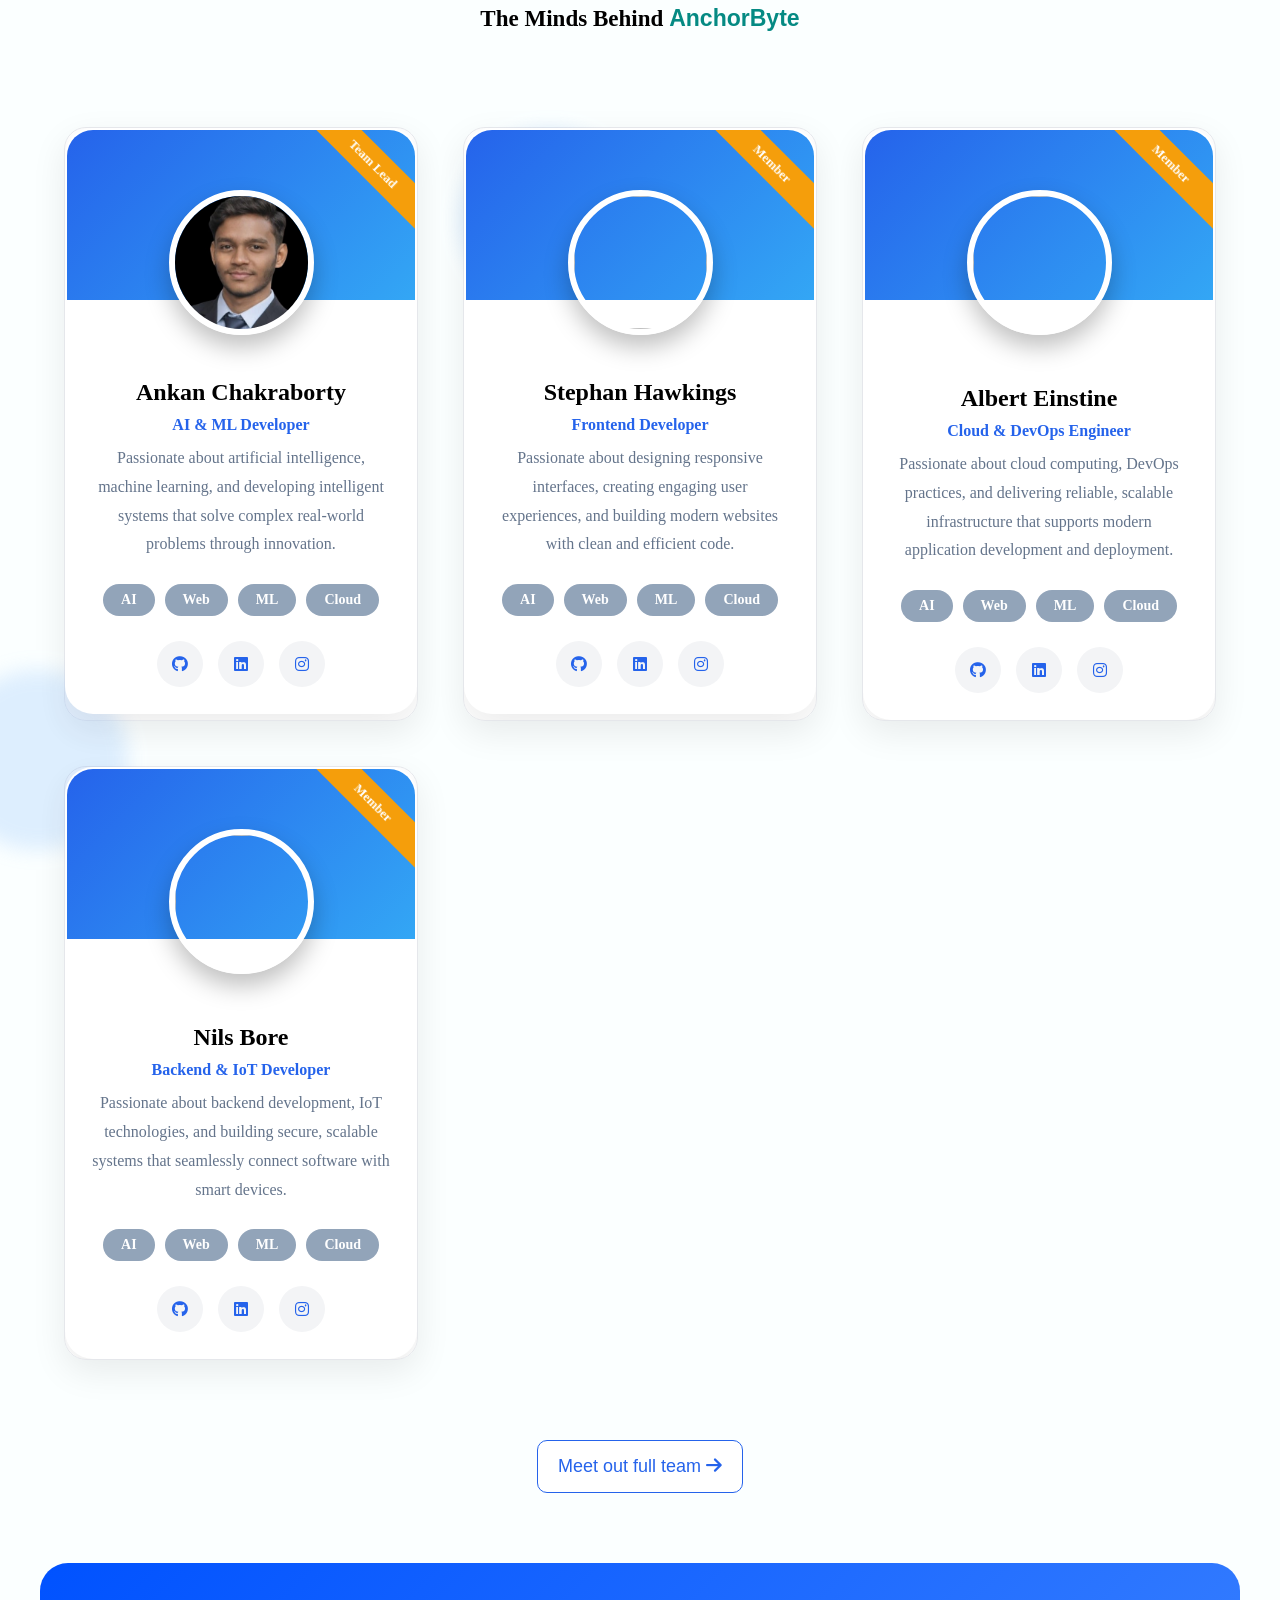
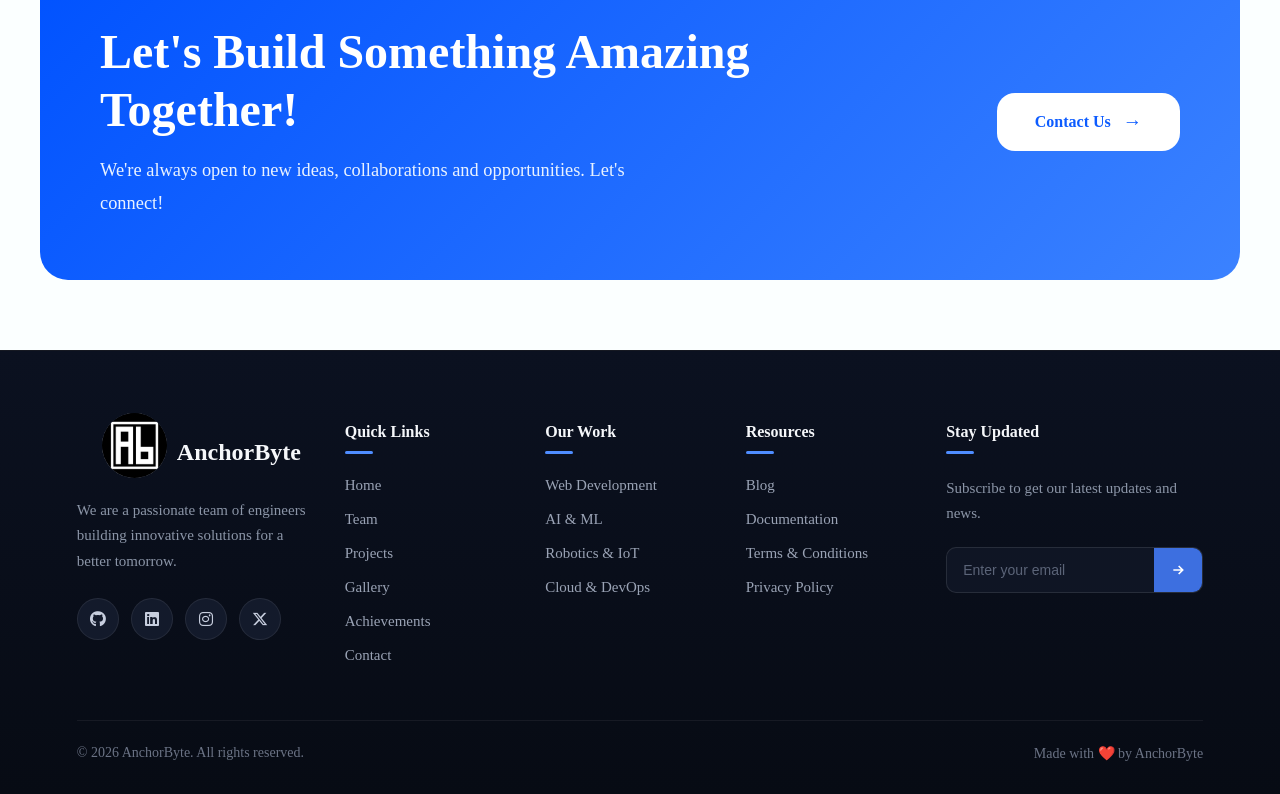
==== commit b47f04b1: "Simple color changed of a project heading" ====
--- a/index.html
+++ b/index.html
@@ -263,7 +263,7 @@
 
     <section class="project-marquee">
 
-        <h2>Our Projects</h2>
+        <h2>Our <span>Projects</span></h2>
 
         <div class="marquee">
             <div class="marquee-track">
--- a/index.css
+++ b/index.css
@@ -837,6 +837,10 @@
     margin-bottom: 45px;
 }
 
+.project-marquee h2 span{
+    color: #0d5cff;
+}
+
 .marquee {
     overflow: hidden;
     width: 100%;
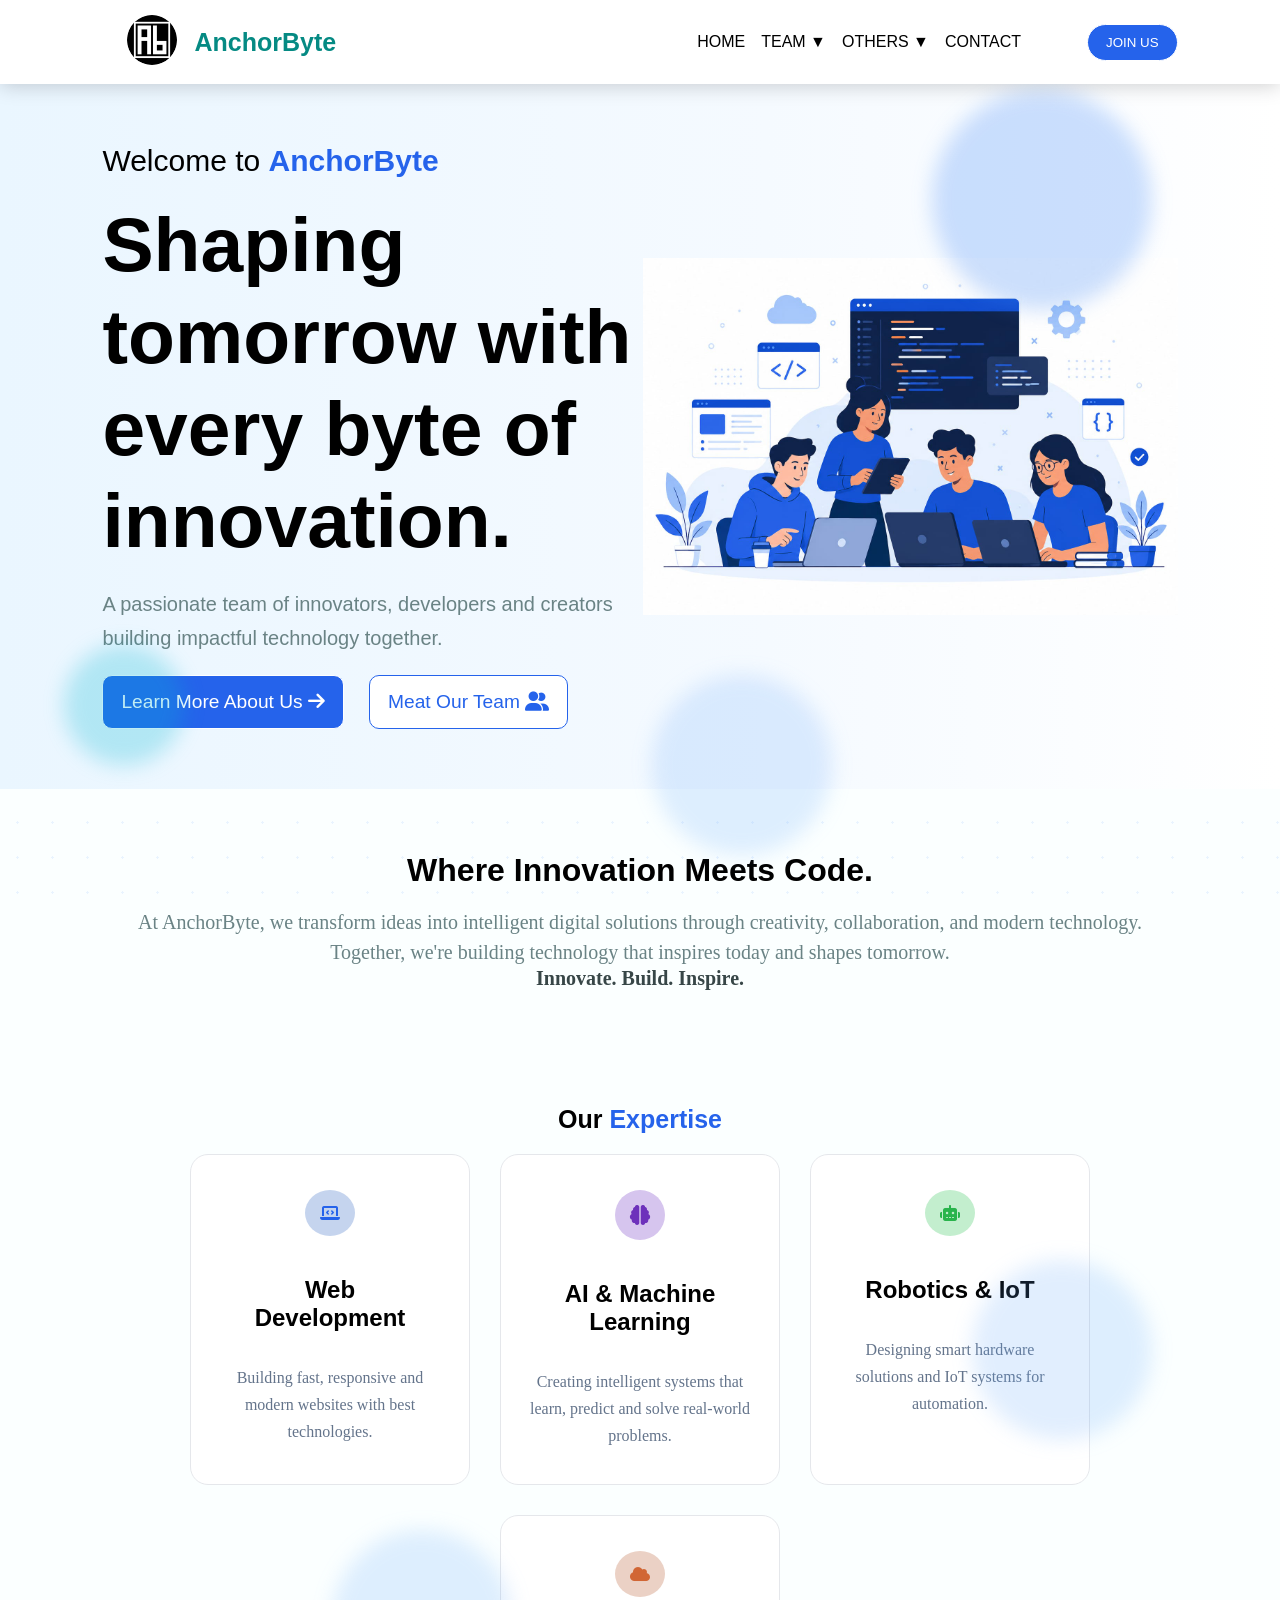
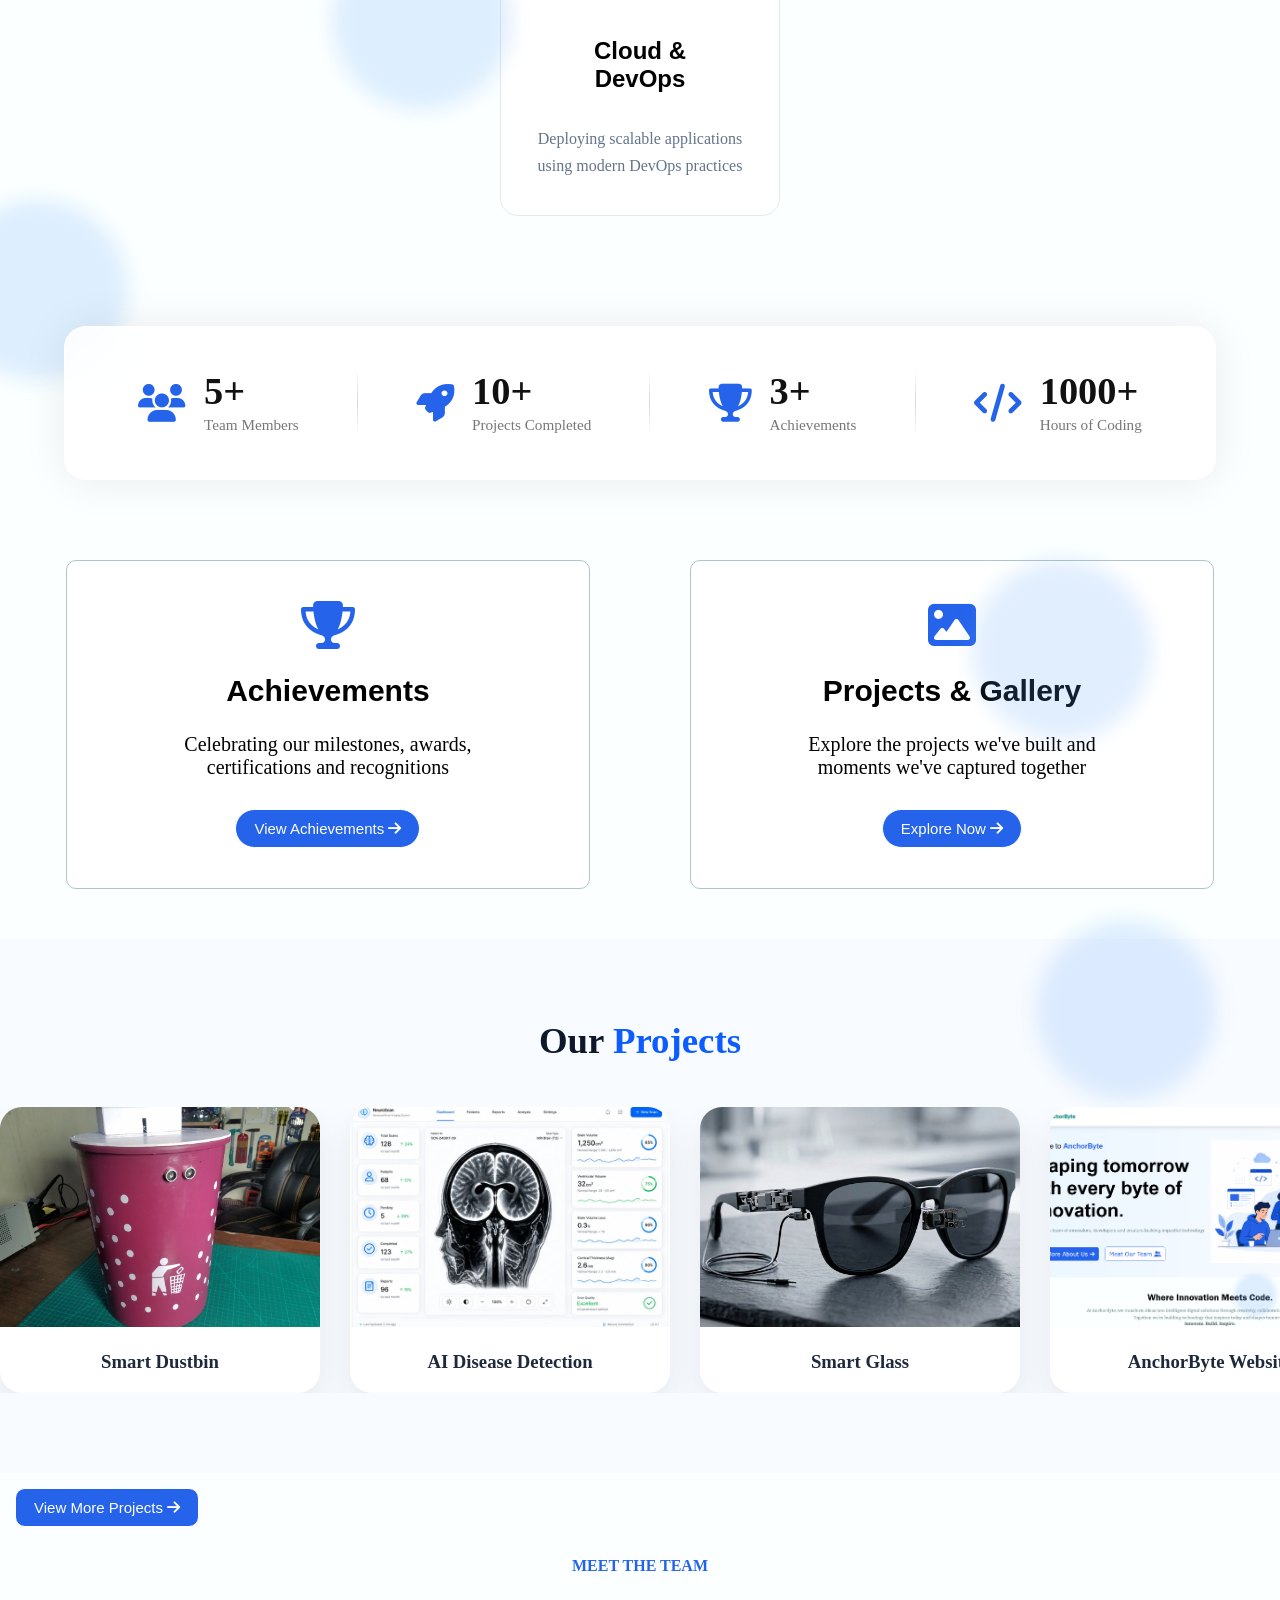
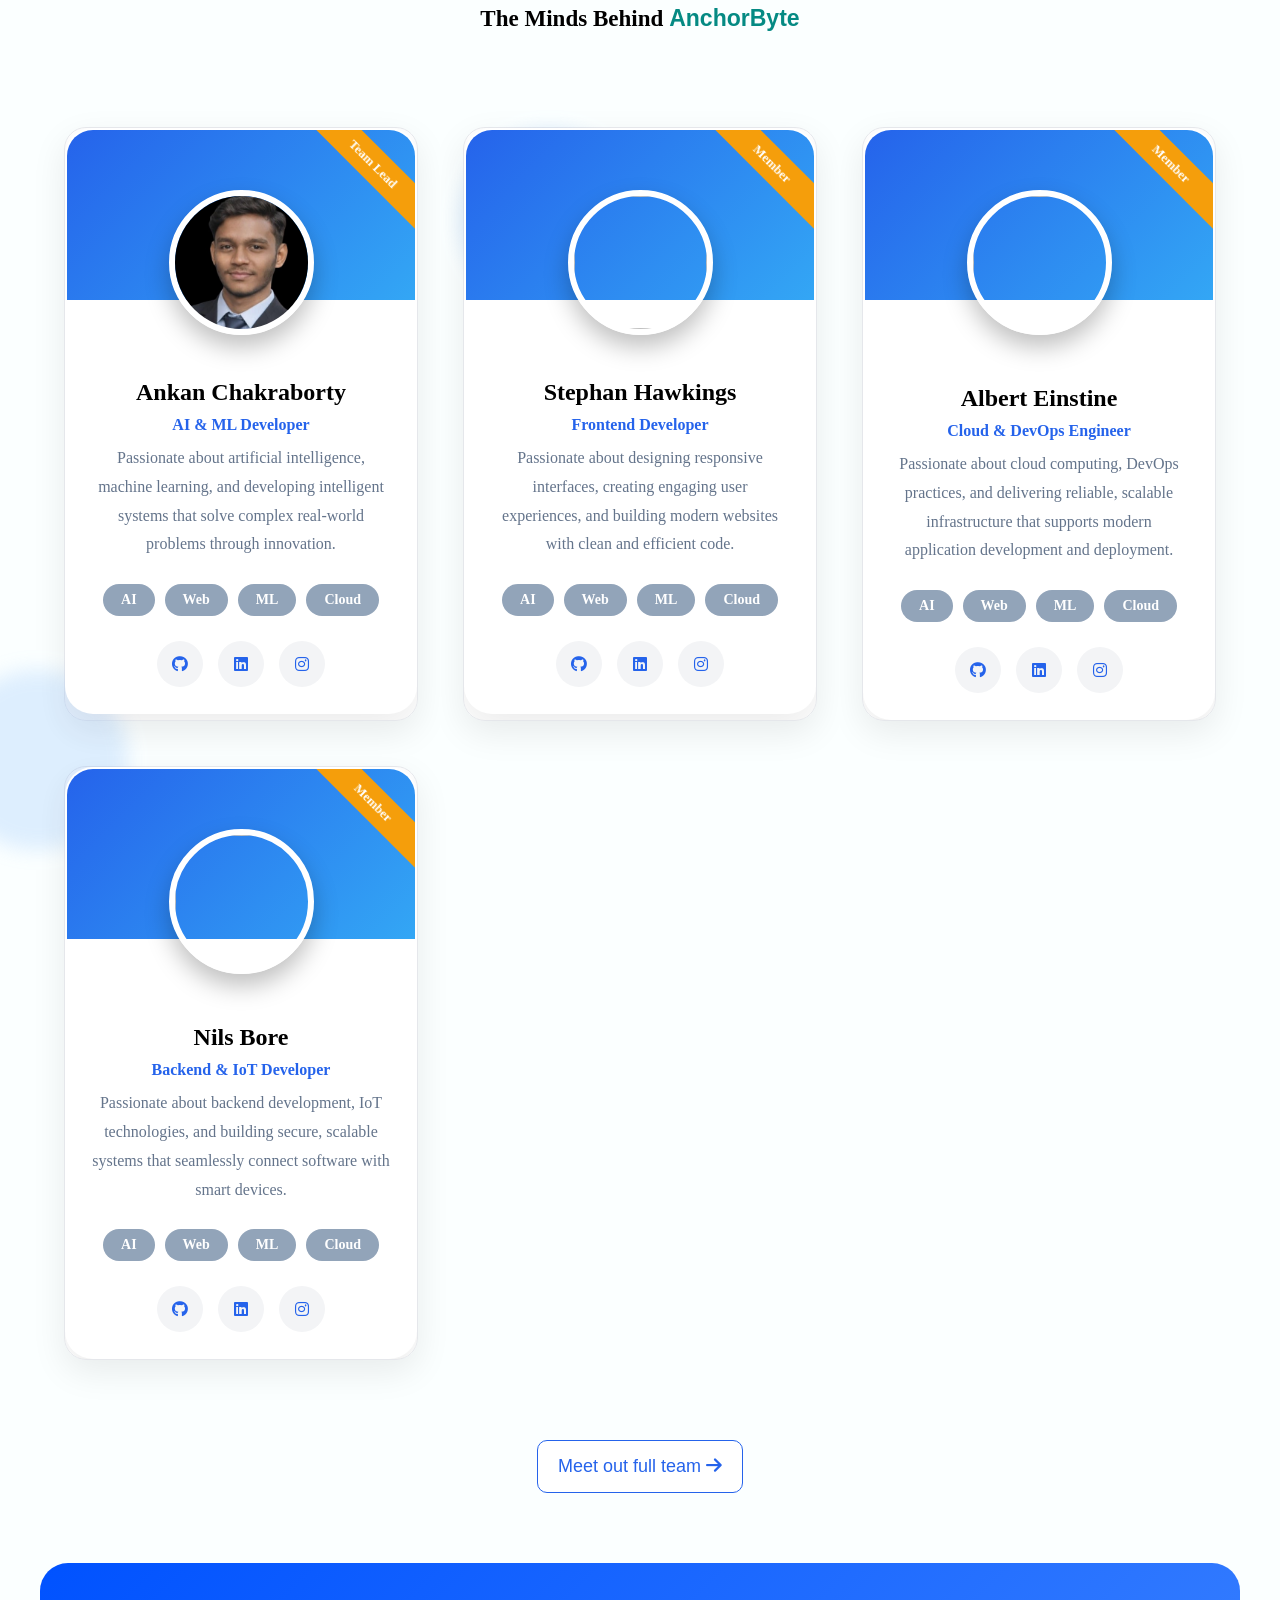
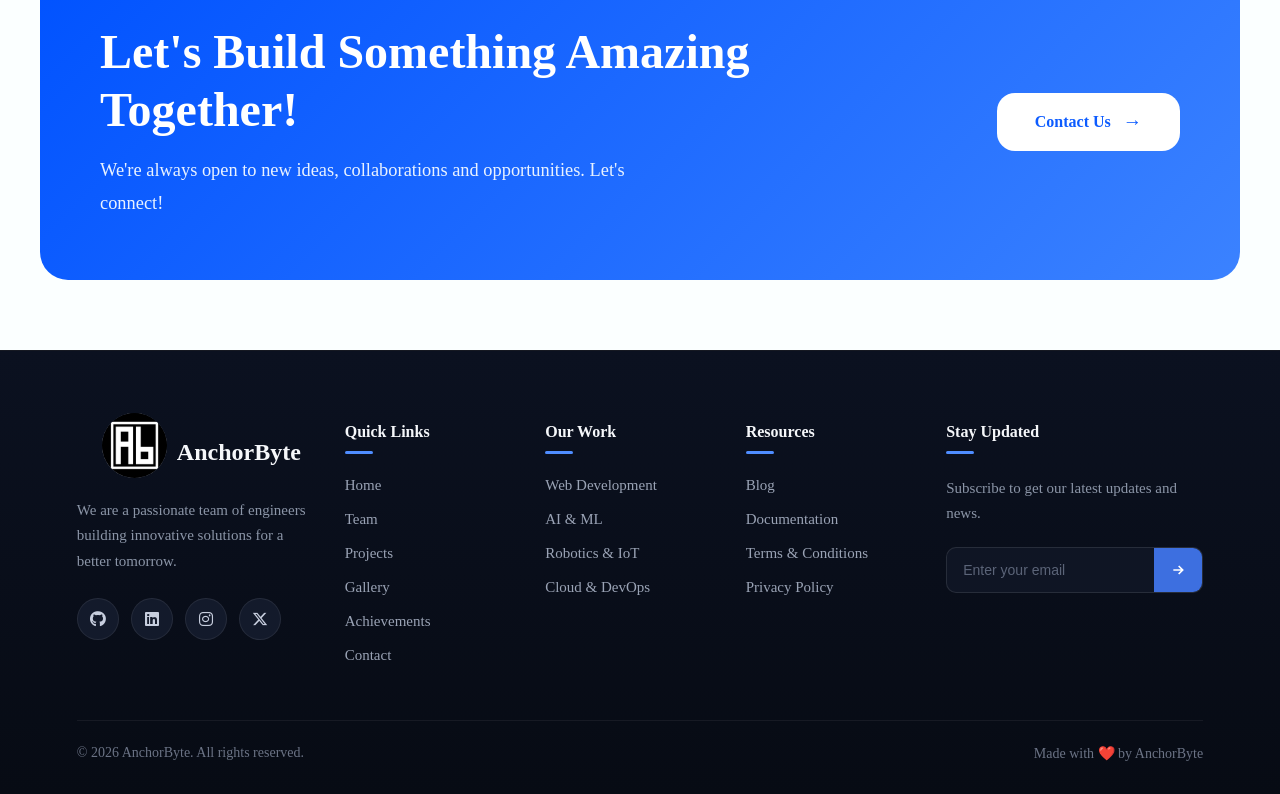
==== commit b19e957d: "Buttons shadow added and marque scrolling bar updated" ====
--- a/index.html
+++ b/index.html
@@ -268,7 +268,7 @@
         <div class="marquee">
             <div class="marquee-track">
 
-                <!-- Repeat these cards twice for seamless animation -->
+                <!-- Repeat these cards for seamless animation -->
 
                 <div class="project-card">
                     <img src="smart-dustbin.jpg" alt="">
@@ -286,7 +286,7 @@
                 </div>
 
                 <div class="project-card">
-                    <img src="your-image4.jpg" alt="">
+                    <img src="AnchorByte_img.png" alt="">
                     <h3>AnchorByte Website</h3>
                 </div>
 
@@ -308,7 +308,29 @@
                 </div>
 
                 <div class="project-card">
-                    <img src="your-image4.jpg" alt="">
+                    <img src="AnchorByte_img.png" alt="">
+                    <h3>AnchorByte Website</h3>
+                </div>
+
+                <!-- Re-duplicate -->
+
+                <div class="project-card">
+                    <img src="smart-dustbin.jpg" alt="">
+                    <h3>Smart Dustbin</h3>
+                </div>
+
+                <div class="project-card">
+                    <img src="AI _disease-detection-system.jpeg" alt="">
+                    <h3>AI Disease Detection</h3>
+                </div>
+
+                <div class="project-card">
+                    <img src="image_d2a0f645.png" alt="">
+                    <h3>Smart Glass</h3>
+                </div>
+
+                <div class="project-card">
+                    <img src="AnchorByte_img.png" alt="">
                     <h3>AnchorByte Website</h3>
                 </div>
 
@@ -317,7 +339,7 @@
 
     </section>
     <button class="view-projects-btn">
-        View Project Details
+        View More Projects
         <i class="fa-solid fa-arrow-right"></i>
     </button>
 
--- a/index.css
+++ b/index.css
@@ -924,11 +924,12 @@
     text-decoration: none;
     border: solid;
     border-width: 1px;
-    transition: scale 0.3s ease-in-out;
+    transition: scale 0.3s ease-in-out,  box-shadow 0.2s;
 }
 
 .view-projects-btn:hover{
     scale: calc(1.03);
+    box-shadow: 0 10px 30px rgba(37, 99, 235, .3);
 }
 
 /* <============Member section=========>*/
